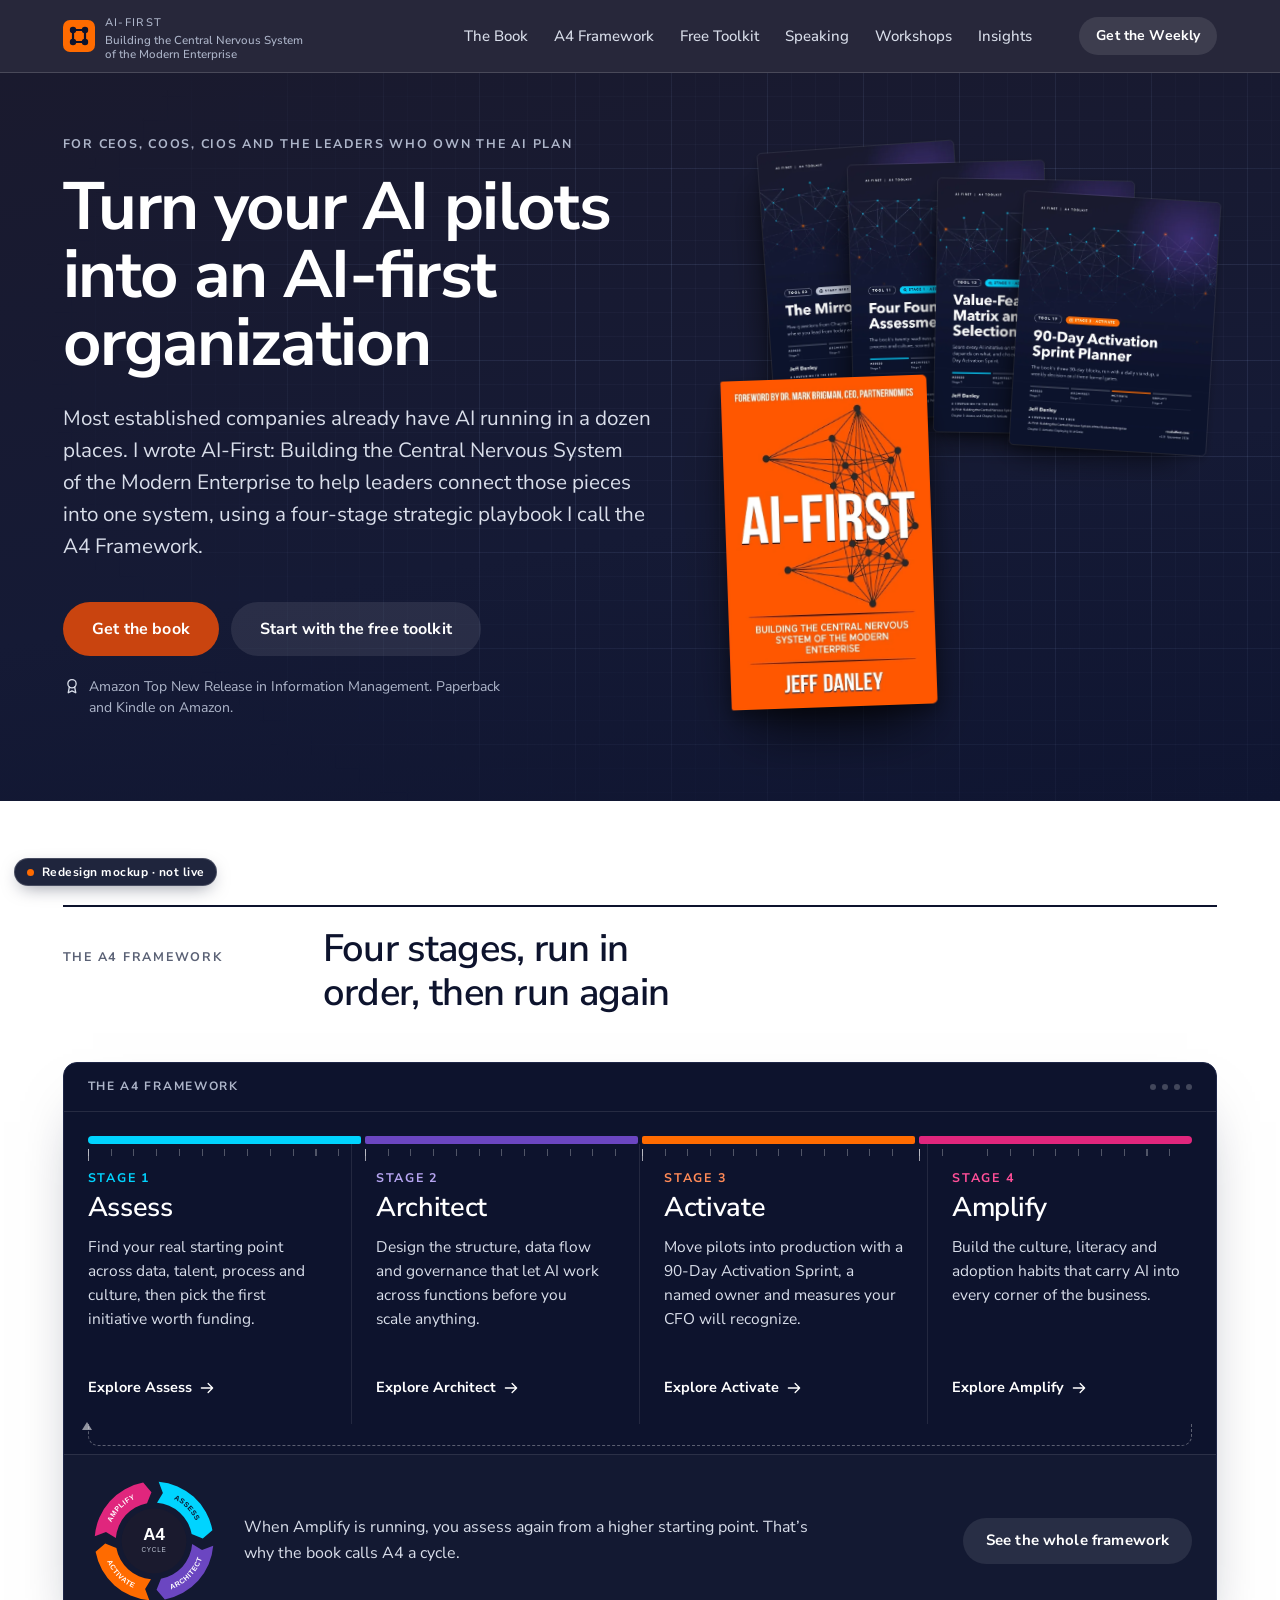
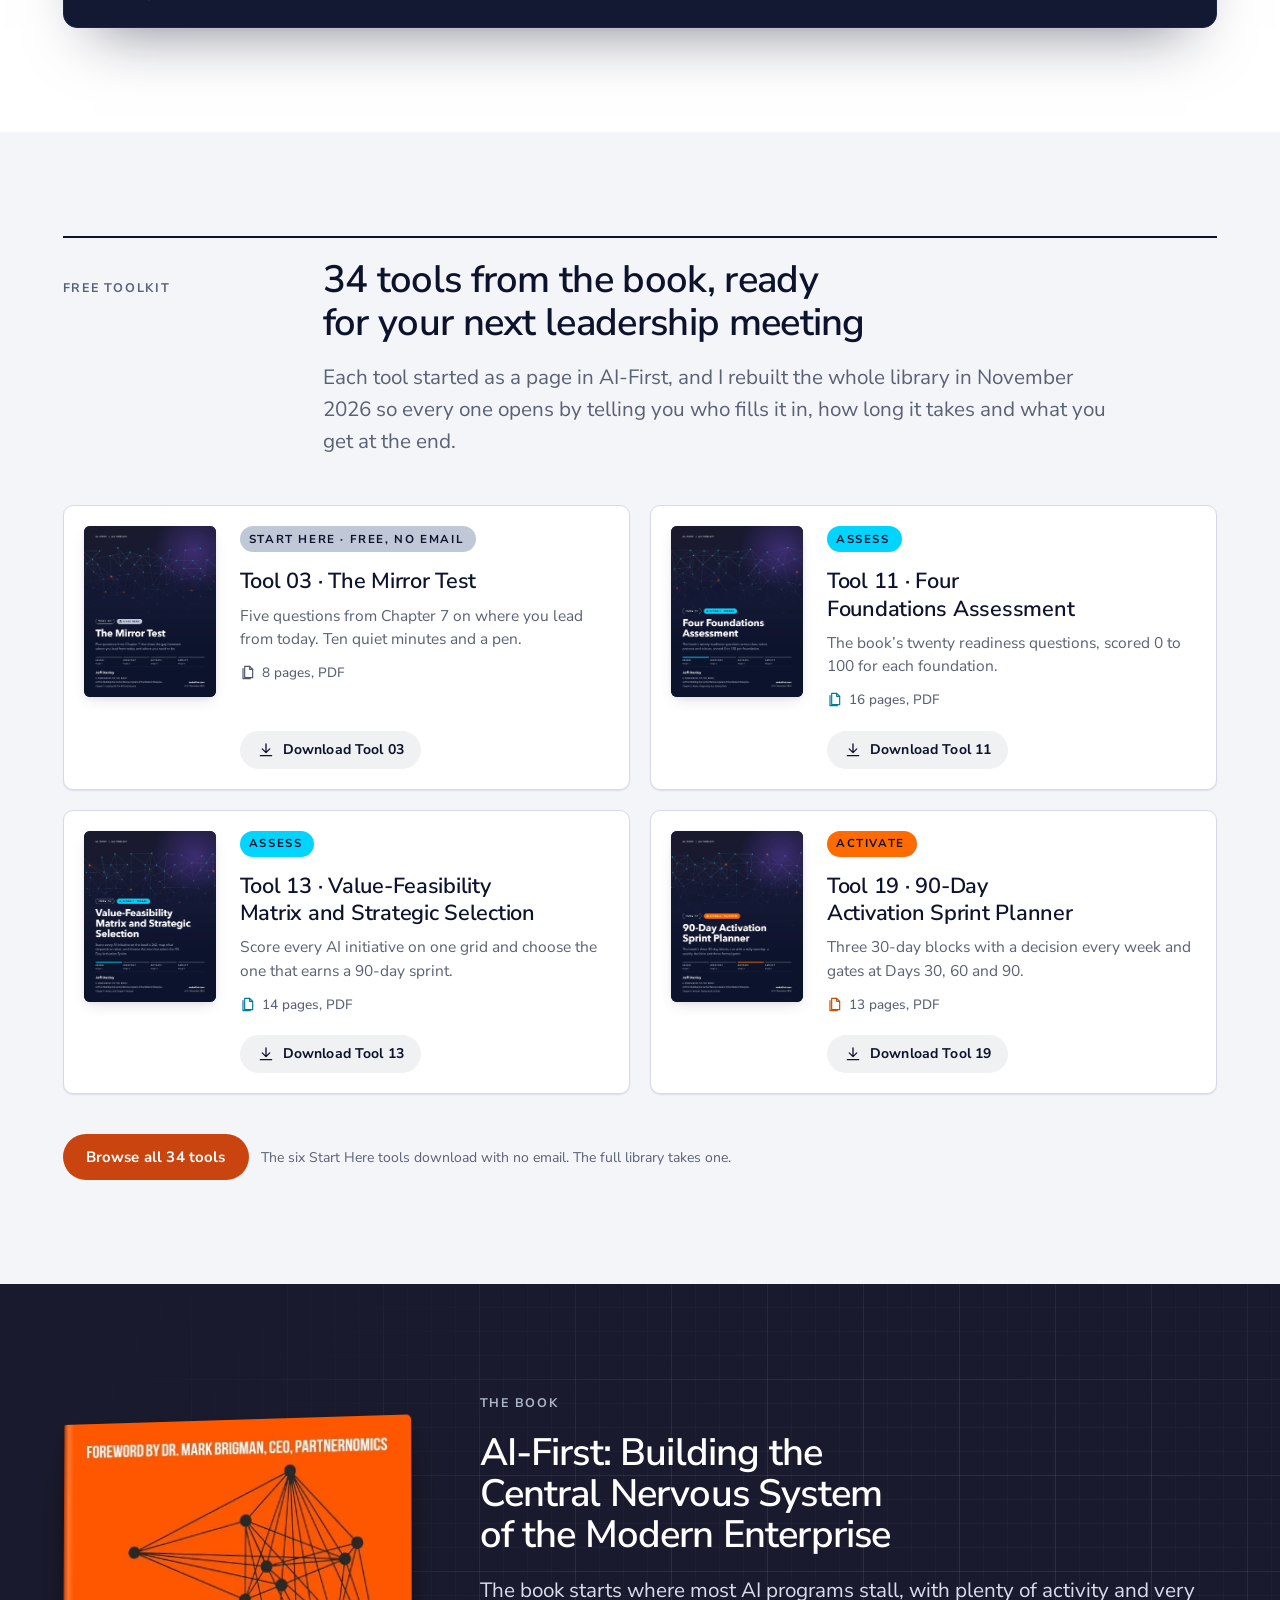
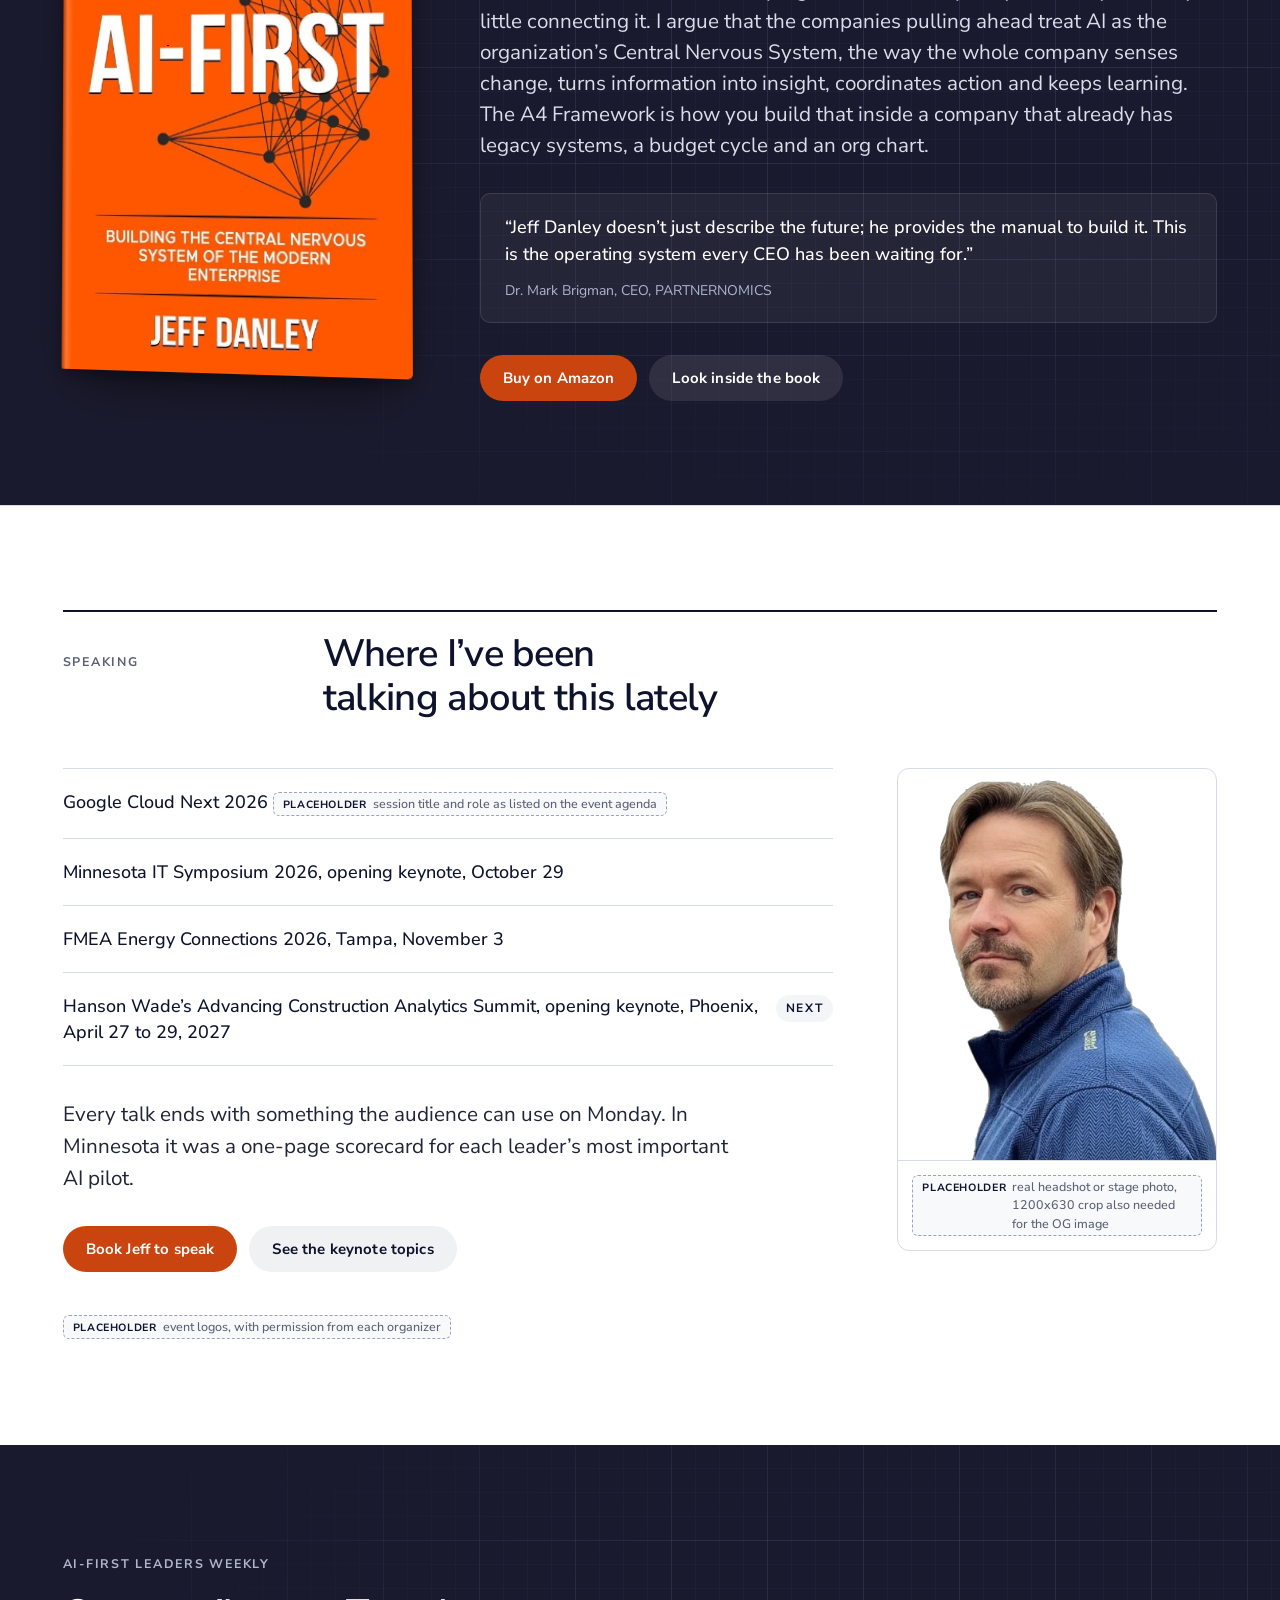
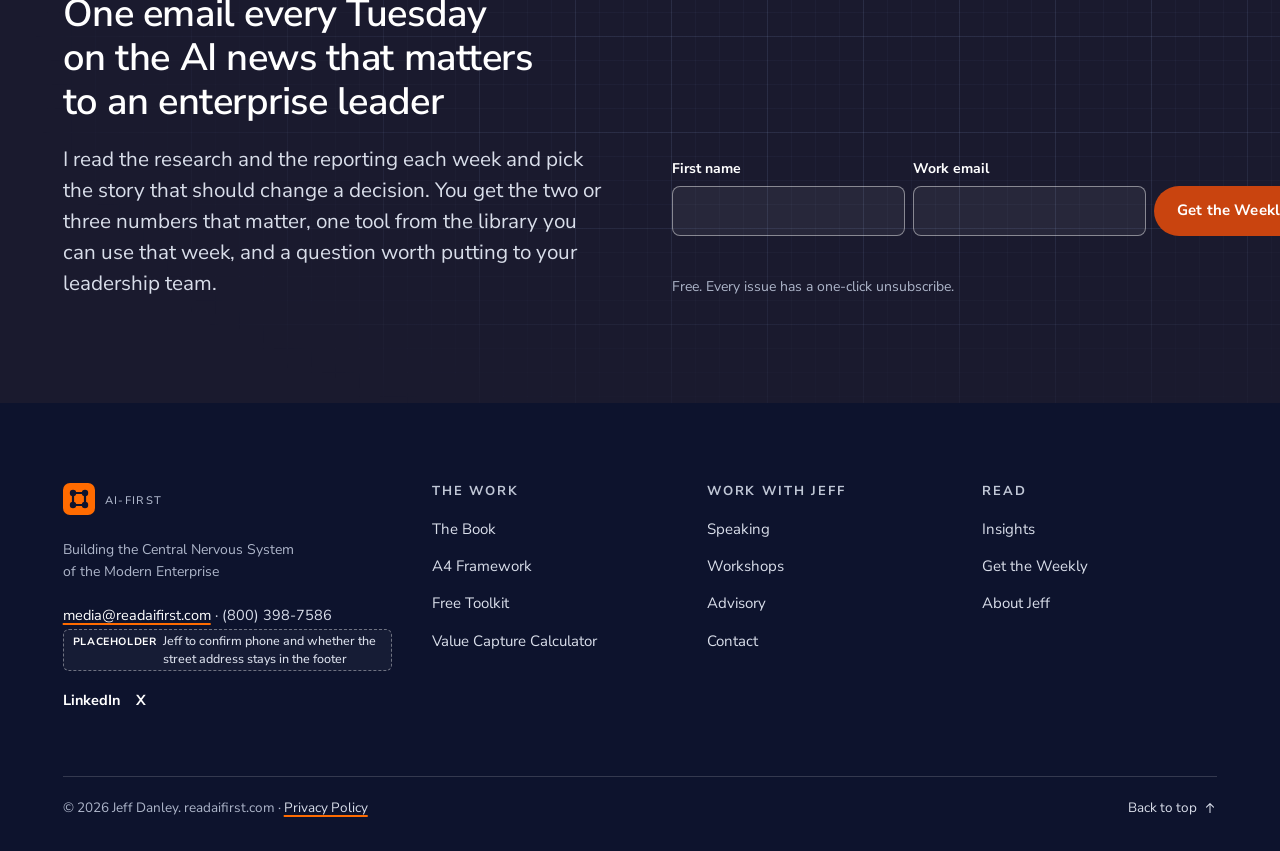
==== index.html @ 06c7c3de "readaifirst.com redesign mockup: 12 pages, noindex preview" ====
<!doctype html>
<html lang="en">
<head>
<meta charset="utf-8">
<meta name="viewport" content="width=device-width, initial-scale=1">
<meta name="robots" content="noindex,nofollow">
<title>AI-First: Enterprise AI Transformation for Executives</title>
<meta name="description" content="Jeff Danley’s A4 Framework helps CEOs, COOs and CIOs at established companies turn AI pilots into results finance can verify. Book, free toolkit, speaking.">
<link rel="icon" type="image/png" href="assets/brand/favicon-300.png">
<link rel="stylesheet" href="assets/css/tokens.css">
<link rel="stylesheet" href="assets/css/components.css">
<link rel="stylesheet" href="assets/css/site.css">
<script src="assets/js/site.js" defer></script>
</head>
<body id="top">
<a class="skip" href="#main">Skip to content</a>
<svg xmlns="http://www.w3.org/2000/svg" style="display:none" fill="none" stroke="currentColor" stroke-width="1.75" stroke-linecap="round" stroke-linejoin="round"><symbol id="i-assess" viewBox="0 0 24 24"><circle cx="10.5" cy="10.5" r="6.5"/><path d="M15.3 15.3 21 21"/><path d="M6.5 11h2l1.2-2.5 1.8 4.5 1.3-2H14.5"/></symbol><symbol id="i-architect" viewBox="0 0 24 24"><rect x="3" y="3" width="18" height="18" rx="2"/><path d="M3 9h18M9 3v18"/><path d="M9 21a12 12 0 0 1 12-12"/></symbol><symbol id="i-activate" viewBox="0 0 24 24"><circle cx="12" cy="12" r="9"/><path d="M13 6.5 8.5 13h3.5l-1 4.5 4.5-6.5H12z"/></symbol><symbol id="i-amplify" viewBox="0 0 24 24"><circle cx="12" cy="12" r="2"/><path d="M8.2 15.8a5.4 5.4 0 0 1 0-7.6M15.8 8.2a5.4 5.4 0 0 1 0 7.6"/><path d="M5.4 18.6a9.3 9.3 0 0 1 0-13.2M18.6 5.4a9.3 9.3 0 0 1 0 13.2"/></symbol><symbol id="i-leadership" viewBox="0 0 24 24"><circle cx="12" cy="12" r="9"/><path d="m12 5 2 7-2 7-2-7z"/><path d="M5 12h3M16 12h3"/></symbol><symbol id="i-assessment" viewBox="0 0 24 24"><rect x="5" y="3.5" width="14" height="18" rx="2"/><path d="M9 3.5h6v3H9z"/><path d="m8.5 12 1.5 1.5 3-3M8.5 17h7"/></symbol><symbol id="i-roadmap" viewBox="0 0 24 24"><path d="M3 6.5 9 4l6 2.5L21 4v13.5L15 20l-6-2.5L3 20z"/><path d="M9 4v13.5M15 6.5V20"/></symbol><symbol id="i-team" viewBox="0 0 24 24"><circle cx="9" cy="8" r="3"/><path d="M3.5 19a5.5 5.5 0 0 1 11 0"/><circle cx="17" cy="9" r="2.4"/><path d="M15.5 14.2A4.5 4.5 0 0 1 21 18.5"/></symbol><symbol id="i-governance" viewBox="0 0 24 24"><path d="M12 3 4.5 6v5.5c0 4.6 3.2 8.2 7.5 9.5 4.3-1.3 7.5-4.9 7.5-9.5V6z"/><path d="m9 12 2 2 4-4"/></symbol><symbol id="i-measurement" viewBox="0 0 24 24"><path d="M3.5 20.5h17"/><path d="M6.5 17v-5M11 17V8M15.5 17v-7M20 17V5"/></symbol><symbol id="i-risk" viewBox="0 0 24 24"><path d="M12 3.5 21.5 20h-19z"/><path d="M12 10v4.5"/><circle cx="12" cy="17.2" r=".4"/></symbol><symbol id="i-calendar" viewBox="0 0 24 24"><rect x="3.5" y="5" width="17" height="15.5" rx="2"/><path d="M3.5 10h17M8 3v4M16 3v4"/><path d="M8 14h2M14 14h2M8 17h2"/></symbol><symbol id="i-gate" viewBox="0 0 24 24"><path d="M4 21V7l8-4 8 4v14"/><path d="M4 21h16M9 21v-7h6v7"/><path d="M12 7.5v2"/></symbol><symbol id="i-signoff" viewBox="0 0 24 24"><path d="M3.5 18.5c2-1 3-4.5 4.8-4.5 1.6 0 .8 3.5 2.4 3.5 1.4 0 2-2.5 3.3-2.5 1 0 1 1.5 2 1.5"/><path d="M3.5 21h17"/><path d="m14.5 4.5 4 4L11 16H7v-4z"/></symbol><symbol id="i-culture" viewBox="0 0 24 24"><path d="M12 20.5s-7.5-4.4-7.5-10A4.3 4.3 0 0 1 12 7.6a4.3 4.3 0 0 1 7.5 2.9c0 5.6-7.5 10-7.5 10z"/><path d="M8 12h2l1-2 2 4 1-2h2"/></symbol><symbol id="i-learning" viewBox="0 0 24 24"><path d="M2.5 9 12 4.5 21.5 9 12 13.5z"/><path d="M6.5 11v5c1.5 1.5 3.5 2.3 5.5 2.3s4-.8 5.5-2.3v-5"/><path d="M21.5 9v5.5"/></symbol><symbol id="i-checklist" viewBox="0 0 24 24"><path d="m4 6.5 1.5 1.5 3-3M4 13l1.5 1.5 3-3"/><rect x="4" y="17.5" width="4" height="3.5" rx=".6"/><path d="M11.5 7h8.5M11.5 13.5h8.5M11.5 19.5h8.5"/></symbol><symbol id="i-info" viewBox="0 0 24 24"><circle cx="12" cy="12" r="9"/><path d="M12 11v5.5"/><circle cx="12" cy="7.8" r=".4"/></symbol><symbol id="i-book" viewBox="0 0 24 24"><path d="M12 6.5C10 5 7 4.5 3.5 5v13.5c3.5-.5 6.5 0 8.5 1.5 2-1.5 5-2 8.5-1.5V5C17 4.5 14 5 12 6.5z"/><path d="M12 6.5V20"/></symbol><symbol id="i-key" viewBox="0 0 24 24"><circle cx="12" cy="10" r="5.5"/><path d="M12 7.5v3M12 15.5V21M9.5 18.5h5"/></symbol><symbol id="i-target" viewBox="0 0 24 24"><circle cx="12" cy="12" r="9"/><circle cx="12" cy="12" r="5"/><circle cx="12" cy="12" r="1.2"/></symbol></svg>
<svg xmlns="http://www.w3.org/2000/svg" style="display:none" fill="none" stroke="currentColor" stroke-width="1.75" stroke-linecap="round" stroke-linejoin="round"><symbol id="i-arrow" viewBox="0 0 24 24"><path d="M4.5 12h15M13.5 6l6 6-6 6"/></symbol><symbol id="i-download" viewBox="0 0 24 24"><path d="M12 4v11M7 10.5l5 5 5-5"/><path d="M4.5 19.5h15"/></symbol><symbol id="i-eye" viewBox="0 0 24 24"><path d="M2.5 12S6 5.5 12 5.5 21.5 12 21.5 12 18 18.5 12 18.5 2.5 12 2.5 12z"/><circle cx="12" cy="12" r="3"/></symbol><symbol id="i-menu" viewBox="0 0 24 24"><path d="M4 7h16M4 12h16M4 17h16"/></symbol><symbol id="i-close" viewBox="0 0 24 24"><path d="M6 6l12 12M18 6 6 18"/></symbol><symbol id="i-pages" viewBox="0 0 24 24"><path d="M7 3.5h7.5L19 8v12.5H7z"/><path d="M14.5 3.5V8H19"/><path d="M4.5 7v15h11"/></symbol><symbol id="i-quote" viewBox="0 0 24 24"><path d="M4 17.5c0-5 1.5-8 5.5-10.5M4 17.5h5V12H4M14 17.5c0-5 1.5-8 5.5-10.5M14 17.5h5V12h-5"/></symbol><symbol id="i-award" viewBox="0 0 24 24"><circle cx="12" cy="9" r="5.5"/><path d="M8.5 13.3 7 21l5-2.5 5 2.5-1.5-7.7"/></symbol><symbol id="i-mic" viewBox="0 0 24 24"><rect x="9" y="3" width="6" height="11" rx="3"/><path d="M5.5 11a6.5 6.5 0 0 0 13 0M12 17.5V21M8.5 21h7"/></symbol></svg>
<header class="site-header on-dark">
  <div class="container bar">
    <a class="brand" href="./" aria-label="AI-First, home"><svg class="brand-mark" aria-hidden="true" focusable="false" xmlns="http://www.w3.org/2000/svg" viewBox="0 0 32 32" width="32" height="32"><rect width="32" height="32" rx="7" fill="#FF6B00"/><path d="M10 10h12v12H10z" fill="none" stroke="#0D132D" stroke-width="2.2"/><circle cx="10" cy="10" r="3.2" fill="#0D132D"/><circle cx="22" cy="10" r="3.2" fill="#0D132D"/><circle cx="10" cy="22" r="3.2" fill="#0D132D"/><circle cx="22" cy="22" r="3.2" fill="#0D132D"/></svg><span class="brand-word"><b><span class="nb">AI-First</span></b><span class="tagline">Building the Central Nervous System of the Modern Enterprise</span></span></a>
    <nav class="site-nav" id="site-nav" aria-label="Primary"><a href="book/">The Book</a><a href="a4-framework/">A4 Framework</a><a href="resources/">Free Toolkit</a><a href="speaking/">Speaking</a><a href="workshops/">Workshops</a><a href="blog/">Insights</a><a class="btn btn--primary nav-cta" href="weekly/">Get the Weekly</a></nav>
    <a class="btn btn--sm cta" href="weekly/">Get the Weekly</a>
    <button class="nav-toggle" type="button" data-nav-toggle aria-expanded="false" aria-controls="site-nav" aria-label="Menu"><svg class="i-open" aria-hidden="true" focusable="false"><use href="#i-menu"/></svg><svg class="i-close" aria-hidden="true" focusable="false"><use href="#i-close"/></svg><span class="t-open">Menu</span><span class="t-close">Close</span></button>
  </div>
</header>
<main id="main">

<section class="page-hero field bp theme-dark home-hero" aria-labelledby="h1">
  <div class="container hero-split">
    <div>
      <span class="label rise">For CEOs, COOs, CIOs and the leaders who own the AI plan</span>
      <h1 id="h1" class="rise rise-2">Turn your AI pilots into an <span class="nb">AI-first</span> organization</h1>
      <p class="lead rise rise-3">Most established companies already have AI running in a dozen places. I wrote <span class="nb">AI-First:</span> Building the Central Nervous System of the Modern Enterprise to help leaders connect those pieces into one system, using a four-stage strategic playbook I call the A4 Framework.</p>
      <div class="actions rise rise-4"><a class="btn btn--primary btn--lg" href="https://www.amazon.com/dp/B0GFXQTWH6" target="_blank" rel="noopener">Get the book</a><a class="btn btn--secondary btn--lg" href="resources/">Start with the free toolkit</a></div>
      <p class="micro rise rise-4"><svg aria-hidden="true" focusable="false"><use href="#i-award"/></svg><span>Amazon Top New Release in Information Management. Paperback and Kindle on Amazon.</span></p>
    </div>
    <div class="artifacts">
      <img class="tc tc-1" src="assets/tools/tool-03.webp" srcset="assets/tools/tool-03.webp 600w, assets/tools/tool-03@2x.webp 1200w" sizes="260px" width="600" height="777" alt="Cover of Tool 03, The Mirror Test"><img class="tc tc-2" src="assets/tools/tool-11.webp" srcset="assets/tools/tool-11.webp 600w, assets/tools/tool-11@2x.webp 1200w" sizes="260px" width="600" height="777" alt="Cover of Tool 11, Four Foundations Assessment"><img class="tc tc-3" src="assets/tools/tool-13.webp" srcset="assets/tools/tool-13.webp 600w, assets/tools/tool-13@2x.webp 1200w" sizes="260px" width="600" height="777" alt="Cover of Tool 13, Value-Feasibility Matrix and Strategic Selection"><img class="tc tc-4" src="assets/tools/tool-19.webp" srcset="assets/tools/tool-19.webp 600w, assets/tools/tool-19@2x.webp 1200w" sizes="260px" width="600" height="777" alt="Cover of Tool 19, 90-Day Activation Sprint Planner">
      <img class="book" src="assets/brand/book-cover.webp" width="563" height="900" alt="Cover of AI-First: Building the Central Nervous System of the Modern Enterprise by Jeff Danley">
    </div>
  </div>
</section>
<section class="s s-white" aria-labelledby="a4-h">
  <div class="container">
    <div class="sec-head "><span class="label">The A4 Framework</span><h2 id="a4-h">Four stages, run in order, then run again</h2></div>
    <div class="instrument">
      <div class="inst-top"><span>The A4 Framework</span><span class="ticks" aria-hidden="true"><i></i><i></i><i></i><i></i></span></div>
      <div class="inst-track" aria-hidden="true"><span data-stage="assess"></span><span data-stage="architect"></span><span data-stage="activate"></span><span data-stage="amplify"></span></div>
      <div class="inst-grid"><div class="inst-cell" data-stage="assess"><span class="bar" aria-hidden="true"></span><span class="num">Stage 1</span>
      <h3>Assess</h3><p>Find your real starting point across data, talent, process and culture, then pick the first initiative worth funding.</p><a class="link-arrow" href="a4-framework/assess/">Explore Assess<svg aria-hidden="true" focusable="false"><use href="#i-arrow"/></svg></a></div><div class="inst-cell" data-stage="architect"><span class="bar" aria-hidden="true"></span><span class="num">Stage 2</span>
      <h3>Architect</h3><p>Design the structure, data flow and governance that let AI work across functions before you scale anything.</p><a class="link-arrow" href="a4-framework/architect/">Explore Architect<svg aria-hidden="true" focusable="false"><use href="#i-arrow"/></svg></a></div><div class="inst-cell" data-stage="activate"><span class="bar" aria-hidden="true"></span><span class="num">Stage 3</span>
      <h3>Activate</h3><p>Move pilots into production with a 90-Day Activation Sprint, a named owner and measures your CFO will recognize.</p><a class="link-arrow" href="a4-framework/activate/">Explore Activate<svg aria-hidden="true" focusable="false"><use href="#i-arrow"/></svg></a></div><div class="inst-cell" data-stage="amplify"><span class="bar" aria-hidden="true"></span><span class="num">Stage 4</span>
      <h3>Amplify</h3><p>Build the culture, literacy and adoption habits that carry AI into every corner of the business.</p><a class="link-arrow" href="a4-framework/amplify/">Explore Amplify<svg aria-hidden="true" focusable="false"><use href="#i-arrow"/></svg></a></div></div>
      <div class="inst-loop" aria-hidden="true"></div>
      <div class="inst-foot">
        <div class="mini-ring"><svg class="exhibit-svg" xmlns="http://www.w3.org/2000/svg" viewBox="0 0 500 500" width="100%" role="img" aria-label="The A4 cycle: Assess, Architect, Activate, Amplify, then assess again" font-family="'Avenir Next', 'Helvetica Neue', Helvetica, Arial, sans-serif"><path d="M267.7,25.7 A225,225 0 0 1 471.2,209.0 L434.7,240.3 L392.6,223.6 A145,145 0 0 0 261.4,105.4 L283.7,68.1 Z" fill="#00d4ff" opacity="1"/><path id="a4arc1" d="M288.1,78.2 A176.0,176.0 0 0 1 421.8,211.9" fill="none"/><text font-size="27" font-weight="700" fill="#0D132D" letter-spacing="2" opacity="1"><textPath href="#a4arc1" startOffset="50%" text-anchor="middle">ASSESS</textPath></text><path d="M474.3,267.7 A225,225 0 0 1 291.0,471.2 L259.7,434.7 L276.4,392.6 A145,145 0 0 0 394.6,261.4 L431.9,283.7 Z" fill="#6B46C1" opacity="1"/><path id="a4arc2" d="M292.0,439.4 A194.0,194.0 0 0 0 439.4,292.0" fill="none"/><text font-size="27" font-weight="700" fill="#FFFFFF" letter-spacing="2" opacity="1"><textPath href="#a4arc2" startOffset="50%" text-anchor="middle">ARCHITECT</textPath></text><path d="M232.3,474.3 A225,225 0 0 1 28.8,291.0 L65.3,259.7 L107.4,276.4 A145,145 0 0 0 238.6,394.6 L216.3,431.9 Z" fill="#FF6B00" opacity="1"/><path id="a4arc3" d="M60.6,292.0 A194.0,194.0 0 0 0 208.0,439.4" fill="none"/><text font-size="27" font-weight="700" fill="#FFFFFF" letter-spacing="2" opacity="1"><textPath href="#a4arc3" startOffset="50%" text-anchor="middle">ACTIVATE</textPath></text><path d="M25.7,232.3 A225,225 0 0 1 209.0,28.8 L240.3,65.3 L223.6,107.4 A145,145 0 0 0 105.4,238.6 L68.1,216.3 Z" fill="#E0267D" opacity="1"/><path id="a4arc4" d="M78.2,211.9 A176.0,176.0 0 0 1 211.9,78.2" fill="none"/><text font-size="27" font-weight="700" fill="#FFFFFF" letter-spacing="2" opacity="1"><textPath href="#a4arc4" startOffset="50%" text-anchor="middle">AMPLIFY</textPath></text><circle cx="250" cy="250" r="123" fill="#1a1a2e"/><text font-size="64" font-weight="700" fill="#FFFFFF" text-anchor="middle"><tspan x="250.0" y="246.4">A4</tspan></text><text font-size="24" font-weight="500" fill="#C0C7D6" text-anchor="middle" letter-spacing="3"><tspan x="250.0" y="292.4">CYCLE</tspan></text><g opacity="1"><rect x="545" y="40" width="58" height="58" rx="12" fill="#00d4ff"/><text font-size="30" font-weight="700" fill="#0D132D" text-anchor="middle"><tspan x="574.0" y="79.5">1</tspan></text><text font-size="27" font-weight="700" fill="#0D132D" text-anchor="start"><tspan x="623.0" y="59.6">Stage 1 · Assess</tspan></text><text font-size="22" font-weight="400" fill="#5A6175" text-anchor="start"><tspan x="623.0" y="89.6">Two to three months</tspan></text></g><g opacity="1"><rect x="545" y="152" width="58" height="58" rx="12" fill="#6B46C1"/><text font-size="30" font-weight="700" fill="#FFFFFF" text-anchor="middle"><tspan x="574.0" y="191.5">2</tspan></text><text font-size="27" font-weight="700" fill="#0D132D" text-anchor="start"><tspan x="623.0" y="171.6">Stage 2 · Architect</tspan></text><text font-size="22" font-weight="400" fill="#5A6175" text-anchor="start"><tspan x="623.0" y="201.6">Three to four months</tspan></text></g><g opacity="1"><rect x="545" y="264" width="58" height="58" rx="12" fill="#FF6B00"/><text font-size="30" font-weight="700" fill="#FFFFFF" text-anchor="middle"><tspan x="574.0" y="303.5">3</tspan></text><text font-size="27" font-weight="700" fill="#0D132D" text-anchor="start"><tspan x="623.0" y="283.6">Stage 3 · Activate</tspan></text><text font-size="22" font-weight="400" fill="#5A6175" text-anchor="start"><tspan x="623.0" y="313.6">Twelve to eighteen months</tspan></text></g><g opacity="1"><rect x="545" y="376" width="58" height="58" rx="12" fill="#E0267D"/><text font-size="30" font-weight="700" fill="#FFFFFF" text-anchor="middle"><tspan x="574.0" y="415.5">4</tspan></text><text font-size="27" font-weight="700" fill="#0D132D" text-anchor="start"><tspan x="623.0" y="395.6">Stage 4 · Amplify</tspan></text><text font-size="22" font-weight="400" fill="#5A6175" text-anchor="start"><tspan x="623.0" y="425.6">Ongoing</tspan></text></g></svg></div>
        <p>When Amplify is running, you assess again from a higher starting point. That’s why the book calls A4 a cycle.</p>
        <div class="actions"><a class="btn btn--secondary on-dark" href="a4-framework/">See the whole framework</a></div>
      </div>
    </div>
  </div>
</section>
<section class="s s-tint" aria-labelledby="tk-h">
  <div class="container">
    <div class="sec-head "><span class="label">Free Toolkit</span><h2 id="tk-h">34 tools from the book, ready for your next leadership meeting</h2><p>Each tool started as a page in <span class="nb">AI-First,</span> and I rebuilt the whole library in November 2026 so every one opens by telling you who fills it in, how long it takes and what you get at the end.</p></div>
    <div class="tool-grid two"><article class="tool-card  " data-stage="start" data-cat="starters"><div class="cover"><img src="assets/tools/tool-03.webp" srcset="assets/tools/tool-03.webp 600w, assets/tools/tool-03@2x.webp 1200w" sizes="(max-width: 720px) 90vw, 300px" width="600" height="777" alt="Cover of Tool 03, The Mirror Test" loading="lazy"></div><div class="body"><div class="meta"><span class="chip chip--start">Start Here · Free, no email</span></div><h3><a href="https://readaifirst.com/wp-content/uploads/2026/11/A4-03-mirror-test.pdf" target="_blank" rel="noopener">Tool 03 · The Mirror Test</a></h3><p class="line">Five questions from Chapter 7 on where you lead from today. Ten quiet minutes and a pen.</p><div class="facts"><span><svg aria-hidden="true" focusable="false"><use href="#i-pages"/></svg>8 pages, PDF</span></div><div class="actions"><a class="btn btn--sm btn--dl" href="https://readaifirst.com/wp-content/uploads/2026/11/A4-03-mirror-test.pdf" target="_blank" rel="noopener"><svg aria-hidden="true" focusable="false"><use href="#i-download"/></svg>Download Tool 03</a></div></div></article><article class="tool-card  " data-stage="assess" data-cat="assess"><div class="cover"><img src="assets/tools/tool-11.webp" srcset="assets/tools/tool-11.webp 600w, assets/tools/tool-11@2x.webp 1200w" sizes="(max-width: 720px) 90vw, 300px" width="600" height="777" alt="Cover of Tool 11, Four Foundations Assessment" loading="lazy"></div><div class="body"><div class="meta"><span class="chip chip--assess">Assess</span></div><h3><a href="https://readaifirst.com/wp-content/uploads/2026/11/A4-11-four-foundations-assessment.pdf" target="_blank" rel="noopener">Tool 11 · Four Foundations Assessment</a></h3><p class="line">The book’s twenty readiness questions, scored 0 to 100 for each foundation.</p><div class="facts"><span><svg aria-hidden="true" focusable="false"><use href="#i-pages"/></svg>16 pages, PDF</span></div><div class="actions"><a class="btn btn--sm btn--dl" href="https://readaifirst.com/wp-content/uploads/2026/11/A4-11-four-foundations-assessment.pdf" target="_blank" rel="noopener"><svg aria-hidden="true" focusable="false"><use href="#i-download"/></svg>Download Tool 11</a></div></div></article><article class="tool-card  " data-stage="assess" data-cat="assess"><div class="cover"><img src="assets/tools/tool-13.webp" srcset="assets/tools/tool-13.webp 600w, assets/tools/tool-13@2x.webp 1200w" sizes="(max-width: 720px) 90vw, 300px" width="600" height="777" alt="Cover of Tool 13, Value-Feasibility Matrix and Strategic Selection" loading="lazy"></div><div class="body"><div class="meta"><span class="chip chip--assess">Assess</span></div><h3><a href="https://readaifirst.com/wp-content/uploads/2026/11/A4-13-value-feasibility-matrix.pdf" target="_blank" rel="noopener">Tool 13 · Value-Feasibility Matrix and Strategic Selection</a></h3><p class="line">Score every AI initiative on one grid and choose the one that earns a 90-day sprint.</p><div class="facts"><span><svg aria-hidden="true" focusable="false"><use href="#i-pages"/></svg>14 pages, PDF</span></div><div class="actions"><a class="btn btn--sm btn--dl" href="https://readaifirst.com/wp-content/uploads/2026/11/A4-13-value-feasibility-matrix.pdf" target="_blank" rel="noopener"><svg aria-hidden="true" focusable="false"><use href="#i-download"/></svg>Download Tool 13</a></div></div></article><article class="tool-card  " data-stage="activate" data-cat="activate"><div class="cover"><img src="assets/tools/tool-19.webp" srcset="assets/tools/tool-19.webp 600w, assets/tools/tool-19@2x.webp 1200w" sizes="(max-width: 720px) 90vw, 300px" width="600" height="777" alt="Cover of Tool 19, 90-Day Activation Sprint Planner" loading="lazy"></div><div class="body"><div class="meta"><span class="chip chip--activate">Activate</span></div><h3><a href="https://readaifirst.com/wp-content/uploads/2026/11/A4-19-activation-sprint.pdf" target="_blank" rel="noopener">Tool 19 · 90-Day Activation Sprint Planner</a></h3><p class="line">Three 30-day blocks with a decision every week and gates at Days 30, 60 and 90.</p><div class="facts"><span><svg aria-hidden="true" focusable="false"><use href="#i-pages"/></svg>13 pages, PDF</span></div><div class="actions"><a class="btn btn--sm btn--dl" href="https://readaifirst.com/wp-content/uploads/2026/11/A4-19-activation-sprint.pdf" target="_blank" rel="noopener"><svg aria-hidden="true" focusable="false"><use href="#i-download"/></svg>Download Tool 19</a></div></div></article></div>
    <div class="actions" style="margin-top:var(--sp-8)"><a class="btn btn--primary" href="resources/">Browse all 34 tools</a><span class="micro">The six Start Here tools download with no email. The full library takes one.</span></div>
  </div>
</section>
<section class="s s-dark theme-dark bp" aria-labelledby="bk-h">
  <div class="container book-block">
    <a class="book-cover" href="book/" aria-label="Look inside the book"><img src="assets/brand/book-cover.webp" width="563" height="900" loading="lazy" alt="Cover of AI-First: Building the Central Nervous System of the Modern Enterprise by Jeff Danley"></a>
    <div>
      <span class="label">The Book</span>
      <h2 id="bk-h" style="margin-top:var(--sp-4);font-size:var(--fs-h2);max-width:24ch"><span class="nb">AI-First:</span> Building the Central Nervous System of the Modern Enterprise</h2>
      <p class="lead" style="max-width:62ch">The book starts where most AI programs stall, with plenty of activity and very little connecting it. I argue that the companies pulling ahead treat AI as the organization’s Central Nervous System, the way the whole company senses change, turns information into insight, coordinates action and keeps learning. The A4 Framework is how you build that inside a company that already has legacy systems, a budget cycle and an org chart.</p>
      <div class="book-quote"><p>“Jeff Danley doesn’t just describe the future; he provides the manual to build it. This is the operating system every CEO has been waiting for.”</p><cite>Dr. Mark Brigman, CEO, PARTNERNOMICS</cite></div>
      <div class="actions" style="margin-top:var(--sp-7)"><a class="btn btn--primary" href="https://www.amazon.com/dp/B0GFXQTWH6" target="_blank" rel="noopener">Buy on Amazon</a><a class="btn btn--secondary" href="book/">Look inside the book</a></div>
    </div>
  </div>
</section>
<section class="s s-white" aria-labelledby="sp-h">
  <div class="container">
    <div class="sec-head "><span class="label">Speaking</span><h2 id="sp-h">Where I’ve been talking about this lately</h2></div>
    <div class="speak-grid">
      <div>
        <ul class="events">
          <li><span>Google Cloud Next 2026 <span class="ph"><b>Placeholder</b>session title and role as listed on the event agenda</span></span></li>
          <li><span>Minnesota IT Symposium 2026, opening keynote, October 29</span></li>
          <li><span>FMEA Energy Connections 2026, Tampa, November 3</span></li>
          <li><span>Hanson Wade’s Advancing Construction Analytics Summit, opening keynote, Phoenix, April 27 to 29, 2027</span><span class="tagnext">Next</span></li>
        </ul>
        <p class="body-lg" style="margin-top:var(--sp-7);max-width:60ch;color:var(--ink)">Every talk ends with something the audience can use on Monday. In Minnesota it was a one-page scorecard for each leader’s most important AI pilot.</p>
        <div class="actions" style="margin-top:var(--sp-7)"><a class="btn btn--primary" href="speaking/#booking">Book Jeff to speak</a><a class="btn btn--secondary" href="speaking/#topics">See the keynote topics</a></div>
        <div style="margin-top:var(--sp-8)"><span class="ph"><b>Placeholder</b>event logos, with permission from each organizer</span></div>
      </div>
      <figure class="portrait" style="margin:0"><img src="assets/brand/jeff-danley-headshot.webp" width="399" height="491" loading="lazy" alt="Jeff Danley"><figcaption><span class="ph"><b>Placeholder</b>real headshot or stage photo, 1200x630 crop also needed for the OG image</span></figcaption></figure>
    </div>
  </div>
</section>
<section class="s s-dark theme-dark bp" aria-labelledby="nl-h">
  <div class="container split">
    <div>
      <span class="label"><span class="nb">AI-First</span> Leaders Weekly</span>
      <h2 id="nl-h" style="margin-top:var(--sp-4);max-width:22ch">One email every Tuesday on the AI news that matters to an enterprise leader</h2>
      <p class="lead" style="margin-top:var(--sp-5)">I read the research and the reporting each week and pick the story that should change a decision. You get the two or three numbers that matter, one tool from the library you can use that week, and a question worth putting to your leadership team.</p>
    </div>
    <div class="theme-dark" style="background:transparent;align-self:end"><form class="nl-form" data-newsletter data-success="You’re in. The first issue arrives Tuesday." novalidate><div class="form-row"><div class="field"><label for="home-fn">First name</label><input class="input" id="home-fn" name="first" autocomplete="given-name"></div><div class="field"><label for="home-em">Work email</label><input class="input" id="home-em" name="email" type="email" autocomplete="email" required></div><button class="btn btn--primary" type="submit">Get the Weekly</button></div><p class="field-msg" role="status" aria-live="polite"></p><p class="fineprint">Free. Every issue has a one-click unsubscribe.</p></form></div>
  </div>
</section>
</main>
<footer class="site-footer theme-dark" id="footer">
  <div class="container">
    
    <div class="top">
      <div>
        <a class="brand" href="./" aria-label="AI-First, home"><svg class="brand-mark" aria-hidden="true" focusable="false" xmlns="http://www.w3.org/2000/svg" viewBox="0 0 32 32" width="32" height="32"><rect width="32" height="32" rx="7" fill="#FF6B00"/><path d="M10 10h12v12H10z" fill="none" stroke="#0D132D" stroke-width="2.2"/><circle cx="10" cy="10" r="3.2" fill="#0D132D"/><circle cx="22" cy="10" r="3.2" fill="#0D132D"/><circle cx="10" cy="22" r="3.2" fill="#0D132D"/><circle cx="22" cy="22" r="3.2" fill="#0D132D"/></svg><span class="brand-word"><b><span class="nb">AI-First</span></b></span></a>
        <p class="tagline-ft">Building the Central Nervous System of the Modern Enterprise</p>
        <p class="contact"><a href="mailto:media@readaifirst.com">media@readaifirst.com</a> · (800) 398-7586 <span class="ph"><b>Placeholder</b>Jeff to confirm phone and whether the street address stays in the footer</span></p>
        <div class="social"><a href="https://www.linkedin.com/in/jeffdanley" target="_blank" rel="noopener">LinkedIn</a><a href="https://x.com/jeffdanley" target="_blank" rel="noopener">X</a></div>
      </div>
      <div><h4>The work</h4><ul><li><a href="book/">The Book</a></li><li><a href="a4-framework/">A4 Framework</a></li><li><a href="resources/">Free Toolkit</a></li><li><a href="https://readaifirst.com/value-capture-calculator/" target=_blank rel=noopener>Value Capture Calculator</a></li></ul></div>
      <div><h4>Work with Jeff</h4><ul><li><a href="speaking/">Speaking</a></li><li><a href="workshops/">Workshops</a></li><li><a href="workshops/">Advisory</a></li><li><a href="mailto:media@readaifirst.com">Contact</a></li></ul></div>
      <div><h4>Read</h4><ul><li><a href="blog/">Insights</a></li><li><a href="weekly/">Get the Weekly</a></li><li><a href="book/#about">About Jeff</a></li></ul></div>
    </div>
    <div class="bottom"><span>© 2026 Jeff Danley. readaifirst.com · <a href="https://readaifirst.com/privacy-policy/" target="_blank" rel="noopener">Privacy Policy</a></span><a class="top-link" href="#top">Back to top<svg aria-hidden="true" focusable="false"><use href="#i-arrow"/></svg></a></div>
  </div>
</footer>
<div class="mock-badge" role="note"><i aria-hidden="true"></i>Redesign mockup · not live</div>
</body>
</html>
---- assets/css/tokens.css ----
/* =====================================================================
   AI-First web design system: tokens
   Source of truth: resources-audit-2026-11/v2/template/brand.py (A4 Toolkit v2)
   Print hexes are copied 1:1. Web-only values (button fills, on-dark text
   accents) are derived for WCAG AA and noted beside each token.
   ===================================================================== */

/* Webfont: Nunito Sans (Google Fonts, OFL). Avenir Next is listed first and
   is used wherever it is installed (every Mac and iPhone). Nunito Sans is the
   closest free face to it: the same geometric skeleton with humanist
   terminals, a true 600 weight for headings, and a large x-height that holds
   up at 15px body sizes. Manrope was the runner-up, but it reads more
   technical and narrower than Avenir. */
@import url("https://fonts.googleapis.com/css2?family=Nunito+Sans:ital,opsz,wght@0,6..12,400..800;1,6..12,400..600&display=swap");

:root {
  /* ---------- brand (brand.py, unchanged) ---------- */
  --navy:    #0D132D;   /* Midnight Blue: headings, body ink, dark field */
  --indigo:  #1a1a2e;   /* Deep Indigo: cover / hero field */
  --orange:  #FF6B00;   /* Electric Orange: the single accent */
  --cyan:    #00d4ff;
  --violet:  #6B46C1;
  --magenta: #E0267D;
  --silver:  #C0C7D6;
  --teal:    #0E7C7B;
  --steel:   #4A6A94;
  --ink:     #1F2437;   /* body text on light */
  --muted:   #5A6175;   /* secondary text on light (6.2:1 on white) */
  --rule:    #D7DBE5;   /* hairlines on light */
  --tint:    #F4F5F9;   /* panel tint */
  --white:   #FFFFFF;
  --paper:   #FBFBFD;   /* light page field, a hair off pure white */

  /* ---------- web-only derived colours (AA checked) ---------- */
  --orange-fill:   #C9440F;  /* button fill, white text 4.86:1 (orange+white is 2.86:1, fails) */
  --orange-fill-h: #B23A0B;  /* hover, white text 5.9:1 */
  --orange-ink:    #C24F00;  /* orange text on white 4.76:1 */
  --orange-on-dark:#FF8A57;  /* small orange text on indigo 7.3:1 */
  --cyan-ink:      #007A99;  /* cyan text on white 4.95:1 */
  --violet-on-dark:#B5A4F0;  /* 7.7:1 on indigo */
  --magenta-fill:  #B81D66;  /* chip fill, white text 6.2:1 (magenta+white is 4.43:1) */
  --magenta-on-dark:#FF4F98; /* 5.5:1 on indigo */
  --teal-on-dark:  #2BB5B3;
  --steel-on-dark: #7E9CC6;
  --text-on-dark:  #FFFFFF;
  --text-on-dark-2:#D9DEEA;  /* secondary on indigo 12.7:1 (cover-sub value) */
  --text-on-dark-3:#AEB6CA;  /* tertiary on indigo, captions only */
  --rule-on-dark:  rgba(255,255,255,.16);
  --lattice-line:  #8FA3D6;  /* exhibits.lattice_motif edge colour */

  /* ---------- stage accents (brand.py PHASES) ----------
     fill = segment / chip colour, on = text on the fill, ink = text on white,
     dark = text on the dark field, tint = light panel */
  --assess-fill: var(--cyan);    --assess-on: var(--navy);   --assess-ink: #007A99; --assess-dark: var(--cyan);            --assess-tint: #E5FAFF;
  --architect-fill: var(--violet); --architect-on: #fff;     --architect-ink: #6B46C1; --architect-dark: var(--violet-on-dark); --architect-tint: #F0EBFA;
  --activate-fill: var(--orange); --activate-on: var(--navy); --activate-ink: #C24F00; --activate-dark: var(--orange-on-dark); --activate-tint: #FFF1E6;
  --amplify-fill: var(--magenta-fill); --amplify-on: #fff;   --amplify-ink: #B81D66; --amplify-dark: var(--magenta-on-dark); --amplify-tint: #FCE9F2;
  --lead-fill: var(--silver);    --lead-on: var(--navy);     --lead-ink: #4B556B;   --lead-dark: var(--silver);            --lead-tint: #EEF0F5;
  --resilience-fill: var(--teal); --resilience-on: #fff;     --resilience-ink: #0B6463; --resilience-dark: var(--teal-on-dark); --resilience-tint: #E3F2F1;
  --evolution-fill: var(--steel); --evolution-on: #fff;      --evolution-ink: #3B5679; --evolution-dark: var(--steel-on-dark); --evolution-tint: #EAF0F7;
  /* Note: print chips put white on orange; the web chip uses navy on orange (6.4:1). */

  /* ---------- typography ---------- */
  --font-sans: "Avenir Next", "Nunito Sans", "Avenir", "Helvetica Neue", Helvetica, Arial, sans-serif;
  --font-num: var(--font-sans);           /* tabular-nums via font-variant-numeric */
  --fw-regular: 400; --fw-medium: 500;
  --fw-heading: 600;  /* 600 is reserved for h1-h3, as in print */
  --fw-bold: 700;

  /* fluid scale, 390px to 1440px viewports (ratio ~1.25 mobile, ~1.333 desktop) */
  --fs-xs:   0.8125rem;                                   /* 13px  labels, chips */
  --fs-sm:   0.9375rem;                                   /* 15px  captions, meta */
  --fs-base: 1.0625rem;                                   /* 17px  body */
  --fs-lg:   clamp(1.125rem, 1.06rem + 0.29vw, 1.3125rem);/* 18-21 lead paragraph */
  --fs-h4:   clamp(1.1875rem, 1.12rem + 0.3vw, 1.375rem); /* 19-22 card titles */
  --fs-h3:   clamp(1.375rem, 1.24rem + 0.57vw, 1.75rem);  /* 22-28 */
  --fs-h2:   clamp(1.75rem, 1.47rem + 1.14vw, 2.5rem);    /* 28-40 */
  --fs-h1:   clamp(2.25rem, 1.71rem + 2.29vw, 3.75rem);   /* 36-60 */
  --fs-display: clamp(2.5rem, 1.95rem + 2.3vw, 4rem); /* 40-64 hero, 2 lines at 1440 */
  --fs-stat: clamp(4rem, 2.9rem + 4.6vw, 7rem);           /* pull-stat numeral */
  --lh-tight: 1.04; --lh-heading: 1.15; --lh-body: 1.6;
  --ls-display: -0.022em; --ls-heading: -0.012em;
  --ls-label: 0.14em;  /* uppercase labels (print: 1.6pt on 8.5pt) */
  --measure: 66ch;

  /* ---------- space (4px base) ---------- */
  --sp-1: 4px;  --sp-2: 8px;  --sp-3: 12px; --sp-4: 16px; --sp-5: 20px;
  --sp-6: 24px; --sp-7: 32px; --sp-8: 40px; --sp-9: 48px; --sp-10: 64px;
  --sp-11: 80px; --sp-12: 96px; --sp-13: 128px;
  --section-y: clamp(64px, 40px + 5vw, 128px);
  --gutter: clamp(20px, 12px + 2.4vw, 48px);
  --container: 1240px;

  /* ---------- radii (one documented rule) ----------
     interactive pills (buttons, chips, tool numbers) = full pill, as on the covers;
     cards and panels = 10px; inputs = 8px; images = 6px */
  --r-pill: 999px; --r-card: 10px; --r-input: 8px; --r-img: 6px; --r-bar: 3px;

  /* ---------- shadows (tinted navy, offset + blur, never black halos) ---------- */
  --sh-1: 0 1px 2px rgba(13,19,45,.06), 0 1px 1px rgba(13,19,45,.04);
  --sh-2: 0 6px 16px -4px rgba(13,19,45,.12), 0 2px 4px rgba(13,19,45,.05);
  --sh-3: 0 18px 40px -12px rgba(13,19,45,.24), 0 4px 10px rgba(13,19,45,.06);
  --sh-cover: 0 24px 48px -16px rgba(0,0,0,.55), 0 6px 14px rgba(0,0,0,.25);
  --focus-ring: 0 0 0 3px var(--paper), 0 0 0 5px var(--cyan-ink);
  --focus-ring-dark: 0 0 0 3px var(--indigo), 0 0 0 5px var(--cyan);

  /* ---------- motion ---------- */
  --ease-out: cubic-bezier(0.16, 1, 0.3, 1);   /* exponential ease-out */
  --ease-in-out: cubic-bezier(0.65, 0, 0.35, 1);
  --dur-1: 120ms; --dur-2: 220ms; --dur-3: 420ms; --dur-4: 900ms;

  /* ---------- layers ---------- */
  --z-base: 0; --z-raised: 10; --z-header: 100; --z-menu: 110;
}

@media (prefers-reduced-motion: reduce) {
  :root { --dur-1: 0ms; --dur-2: 0ms; --dur-3: 0ms; --dur-4: 0ms; }
}
---- assets/css/components.css ----
/* =====================================================================
   AI-First web design system: components
   Requires tokens.css. Static, no build. BEM-ish, one class per component.
   Light "paper" sections carry working content (like the PDF interiors);
   dark indigo sections are the cover moments (hero, book, newsletter).
   ===================================================================== */

/* ---------------------------------------------------------------- base */
*, *::before, *::after { box-sizing: border-box; }
html { -webkit-text-size-adjust: 100%; scroll-padding-top: 88px; }
body {
  margin: 0; background: var(--paper); color: var(--ink);
  font-family: var(--font-sans); font-size: var(--fs-base); line-height: var(--lh-body);
  font-weight: var(--fw-regular); font-feature-settings: "kern", "liga";
  -webkit-font-smoothing: antialiased; text-rendering: optimizeLegibility;
}
img, svg { display: block; max-width: 100%; }
/* sprite icons: <use> instances do not inherit the sprite root's presentation attributes */
svg:has(> use) { fill: none; stroke: currentColor; stroke-width: 1.75; stroke-linecap: round; stroke-linejoin: round; overflow: visible; }
h1, h2, h3 { font-weight: var(--fw-heading); color: var(--navy); line-height: var(--lh-heading);
  letter-spacing: var(--ls-heading); margin: 0; text-wrap: balance; }
h4 { font-weight: var(--fw-bold); color: var(--navy); margin: 0; line-height: 1.25; }
h1 { font-size: var(--fs-h1); } h2 { font-size: var(--fs-h2); } h3 { font-size: var(--fs-h3); } h4 { font-size: var(--fs-h4); }
p { margin: 0; text-wrap: pretty; }
a { color: var(--navy); text-decoration-color: var(--orange); text-decoration-thickness: 2px; text-underline-offset: 3px; }
a:hover { color: var(--orange-ink); }
::selection { background: var(--orange); color: var(--navy); }
:focus-visible { outline: none; box-shadow: var(--focus-ring); border-radius: 4px; }
.theme-dark :focus-visible { box-shadow: var(--focus-ring-dark); }
.num, .tabular { font-variant-numeric: tabular-nums lining-nums; }
.sr-only { position: absolute; width: 1px; height: 1px; padding: 0; margin: -1px; overflow: hidden; clip: rect(0 0 0 0); white-space: nowrap; border: 0; }
html { scrollbar-color: #9AA3B8 var(--tint); }

.container { width: 100%; max-width: var(--container); margin-inline: auto; padding-inline: var(--gutter); }
.section { padding-block: var(--section-y); }
.lead { font-size: var(--fs-lg); line-height: 1.5; color: var(--muted); max-width: 60ch; }

/* dark scope: the cover world */
.theme-dark { background: var(--indigo); color: var(--text-on-dark-2); }
.theme-dark h1, .theme-dark h2, .theme-dark h3, .theme-dark h4 { color: var(--text-on-dark); }
.theme-dark a { color: var(--text-on-dark); }
.theme-dark a:hover { color: var(--orange-on-dark); }
.theme-dark .lead { color: var(--text-on-dark-2); }
.theme-dark ::selection { background: var(--orange); color: var(--navy); }
.field-cover { background: linear-gradient(165deg, #1a1a2e 0%, #141936 55%, #0D132D 100%); }

/* ---------------------------------------------------------------- brand mark */
.brand { display: inline-flex; align-items: center; gap: 10px; text-decoration: none; color: var(--navy); }
.brand-mark { width: 32px; height: 32px; flex: none; }
.brand-word { display: flex; flex-direction: column; line-height: 1.05; }
.brand-word b { font-size: 19px; font-weight: var(--fw-bold); letter-spacing: -0.01em; }
.brand-word span { font-size: 11px; font-weight: var(--fw-medium); letter-spacing: 0.12em; text-transform: uppercase; color: var(--muted); }
.theme-dark .brand, .site-header.on-dark .brand { color: #fff; }
.theme-dark .brand-word span, .site-header.on-dark .brand-word span { color: var(--text-on-dark-3); }

/* ---------------------------------------------------------------- buttons */
.btn {
  --btn-bg: var(--orange-fill); --btn-fg: #fff; --btn-bd: transparent; --btn-bg-h: var(--orange-fill-h);
  display: inline-flex; align-items: center; justify-content: center; gap: 8px;
  min-height: 46px; padding: 0 22px; border-radius: var(--r-pill);
  background: var(--btn-bg); color: var(--btn-fg); border: 1.5px solid var(--btn-bd);
  font: var(--fw-bold) 15px/1 var(--font-sans); letter-spacing: 0.01em; white-space: nowrap;
  text-decoration: none; cursor: pointer;
  transition: background-color var(--dur-2) var(--ease-out), color var(--dur-2) var(--ease-out),
              border-color var(--dur-2) var(--ease-out), transform var(--dur-1) var(--ease-out), box-shadow var(--dur-2) var(--ease-out);
}
.btn:hover { background: var(--btn-bg-h); color: var(--btn-fg); }
.btn:active { transform: translateY(1px) scale(0.99); }
.btn svg { width: 18px; height: 18px; flex: none; }
.btn--sm { min-height: 38px; padding: 0 16px; font-size: 14px; }
.btn--lg { min-height: 54px; padding: 0 28px; font-size: 16px; }
/* primary: rust fill, white text (4.86:1) */
.btn--primary { }
/* bright: electric orange with navy text (6.41:1), for one CTA on a dark field */
.btn--bright { --btn-bg: var(--orange); --btn-fg: var(--navy); --btn-bg-h: #FF8A3D; }
/* secondary: navy outline on light */
.btn--secondary { --btn-bg: transparent; --btn-fg: var(--navy); --btn-bd: var(--navy); --btn-bg-h: var(--navy); }
.btn--secondary:hover { --btn-fg: #fff; }
/* on dark: white outline */
.theme-dark .btn--secondary, .btn--secondary.on-dark { --btn-fg: #fff; --btn-bd: rgba(255,255,255,.7); --btn-bg-h: #fff; }
.theme-dark .btn--secondary:hover, .btn--secondary.on-dark:hover { --btn-fg: var(--navy); }
/* quiet: text button with arrow */
.btn--quiet { --btn-bg: transparent; --btn-bg-h: transparent; --btn-fg: var(--navy); padding: 0 4px; min-height: 40px; }
.btn--quiet:hover { color: var(--orange-ink); }
.btn--quiet svg { transition: transform var(--dur-2) var(--ease-out); }
.btn--quiet:hover svg { transform: translateX(3px); }
.theme-dark .btn--quiet { --btn-fg: #fff; }
.theme-dark .btn--quiet:hover { color: var(--orange-on-dark); }
.btn[disabled], .btn[aria-disabled="true"] { --btn-bg: #E3E6EE; --btn-fg: #6B7286; --btn-bd: transparent; --btn-bg-h: #E3E6EE; cursor: not-allowed; transform: none; }
.theme-dark .btn[disabled] { --btn-bg: rgba(255,255,255,.12); --btn-fg: #AEB6CA; --btn-bg-h: rgba(255,255,255,.12); }
.btn.is-loading { position: relative; color: transparent !important; pointer-events: none; }
.btn.is-loading::after { content: ""; position: absolute; width: 18px; height: 18px; border-radius: 50%;
  border: 2px solid currentColor; border-color: #fff #fff transparent transparent; animation: spin 0.8s linear infinite; }
@keyframes spin { to { transform: rotate(360deg); } }

/* ---------------------------------------------------------------- stage chips */
.chip {
  --c-fill: var(--lead-fill); --c-on: var(--lead-on);
  display: inline-flex; align-items: center; gap: 6px; height: 26px; padding: 0 12px 0 9px;
  border-radius: var(--r-pill); background: var(--c-fill); color: var(--c-on);
  font: var(--fw-bold) 11.5px/1 var(--font-sans); letter-spacing: var(--ls-label); text-transform: uppercase; white-space: nowrap;
}
.chip svg { width: 14px; height: 14px; }
.chip--assess { --c-fill: var(--assess-fill); --c-on: var(--assess-on); }
.chip--architect { --c-fill: var(--architect-fill); --c-on: var(--architect-on); }
.chip--activate { --c-fill: var(--activate-fill); --c-on: var(--activate-on); }
.chip--amplify { --c-fill: var(--amplify-fill); --c-on: var(--amplify-on); }
.chip--lead, .chip--start { --c-fill: var(--lead-fill); --c-on: var(--lead-on); }
.chip--resilience { --c-fill: var(--resilience-fill); --c-on: var(--resilience-on); }
.chip--evolution { --c-fill: var(--evolution-fill); --c-on: var(--evolution-on); }
/* tool number pill (cover .toolno) */
.toolno { display: inline-flex; align-items: center; height: 26px; padding: 0 11px; border-radius: var(--r-pill);
  border: 1.5px solid currentColor; font: var(--fw-bold) 11.5px/1 var(--font-sans); letter-spacing: 0.16em; text-transform: uppercase; color: var(--navy); }
.theme-dark .toolno { color: #fff; border-color: rgba(255,255,255,.8); }

/* stage scope: sets --stage* for any component */
[data-stage="assess"]     { --stage: var(--assess-fill);     --stage-ink: var(--assess-ink);     --stage-dark: var(--assess-dark);     --stage-tint: var(--assess-tint); }
[data-stage="architect"]  { --stage: var(--architect-fill);  --stage-ink: var(--architect-ink);  --stage-dark: var(--architect-dark);  --stage-tint: var(--architect-tint); }
[data-stage="activate"]   { --stage: var(--activate-fill);   --stage-ink: var(--activate-ink);   --stage-dark: var(--activate-dark);   --stage-tint: var(--activate-tint); }
[data-stage="amplify"]    { --stage: var(--magenta);         --stage-ink: var(--amplify-ink);    --stage-dark: var(--amplify-dark);    --stage-tint: var(--amplify-tint); }
[data-stage="lead"], [data-stage="start"] { --stage: var(--silver); --stage-ink: var(--lead-ink); --stage-dark: var(--silver); --stage-tint: var(--lead-tint); }
[data-stage="resilience"] { --stage: var(--teal);            --stage-ink: var(--resilience-ink); --stage-dark: var(--resilience-dark); --stage-tint: var(--resilience-tint); }
[data-stage="evolution"]  { --stage: var(--steel);           --stage-ink: var(--evolution-ink);  --stage-dark: var(--evolution-dark);  --stage-tint: var(--evolution-tint); }

/* ---------------------------------------------------------------- site header */
.site-header {
  position: sticky; top: 0; z-index: var(--z-header);
  background: rgba(251,251,253,.92); border-bottom: 1px solid var(--rule);
  -webkit-backdrop-filter: saturate(160%) blur(10px); backdrop-filter: saturate(160%) blur(10px);
}
.site-header.on-dark { background: rgba(26,26,46,.94); border-bottom-color: var(--rule-on-dark); }
.site-header .bar { display: flex; align-items: center; gap: var(--sp-7); height: 72px; }
.site-nav { display: flex; align-items: center; gap: 4px; margin-left: auto; }
.site-nav a { display: inline-flex; align-items: center; height: 40px; padding: 0 12px; border-radius: var(--r-pill);
  font-size: 15px; font-weight: var(--fw-medium); color: var(--ink); text-decoration: none; white-space: nowrap;
  transition: color var(--dur-2) var(--ease-out), background-color var(--dur-2) var(--ease-out); }
.site-nav a:hover { color: var(--navy); background: var(--tint); }
.site-nav a[aria-current="page"] { color: var(--navy); font-weight: var(--fw-bold); box-shadow: inset 0 -2px 0 var(--orange); border-radius: 0; }
.site-header.on-dark .site-nav a { color: var(--text-on-dark-2); }
.site-header.on-dark .site-nav a:hover { color: #fff; background: rgba(255,255,255,.08); }
.site-header.on-dark .site-nav a[aria-current="page"] { color: #fff; background: none; }
.site-header .cta { margin-left: var(--sp-3); }
.nav-toggle { display: none; margin-left: auto; width: 44px; height: 44px; border-radius: var(--r-pill); border: 1px solid var(--rule);
  background: transparent; color: var(--navy); cursor: pointer; align-items: center; justify-content: center; }
.site-header.on-dark .nav-toggle { color: #fff; border-color: var(--rule-on-dark); }
.nav-toggle svg { width: 22px; height: 22px; }
.nav-toggle .i-close { display: none; }
.site-header.is-open .nav-toggle .i-open { display: none; }
.site-header.is-open .nav-toggle .i-close { display: block; }

@media (max-width: 1080px) {
  .site-header .bar { gap: var(--sp-4); height: 64px; }
  .nav-toggle { display: inline-flex; }
  .site-header .cta { margin-left: 0; }
  .site-nav { display: none; position: absolute; left: 0; right: 0; top: 100%;
    flex-direction: column; align-items: stretch; gap: 0; padding: var(--sp-3) var(--gutter) var(--sp-6);
    background: var(--paper); border-bottom: 1px solid var(--rule); box-shadow: var(--sh-3); }
  .site-header.on-dark .site-nav { background: var(--indigo); border-bottom-color: var(--rule-on-dark); }
  .site-header.is-open .site-nav { display: flex; }
  .site-nav a { height: 52px; font-size: 17px; border-radius: 0; border-bottom: 1px solid var(--rule); padding: 0 4px; }
  .site-header.on-dark .site-nav a { border-bottom-color: var(--rule-on-dark); }
  .site-nav a[aria-current="page"] { box-shadow: inset 3px 0 0 var(--orange); padding-left: 14px; }
}
@media (max-width: 520px) {
  .site-header .cta { display: none; }
  .site-nav .nav-cta { display: flex; margin-top: var(--sp-5); border: 0; height: 50px; justify-content: center; }
}
.site-nav .nav-cta { display: none; }
.site-nav a.nav-cta { border-radius: var(--r-pill); color: #fff; font-weight: var(--fw-bold); }
@media (max-width: 520px) { .site-header.is-open .site-nav .nav-cta { display: inline-flex; } }

/* ---------------------------------------------------------------- hero */
.hero { position: relative; overflow: hidden; isolation: isolate; color: var(--text-on-dark-2);
  min-height: min(760px, 92dvh); display: flex; flex-direction: column; }
.hero a4-lattice { position: absolute; inset: 0; z-index: -2; display: block;
  -webkit-mask-image: linear-gradient(90deg, transparent 0%, rgba(0,0,0,.22) 38%, #000 74%);
          mask-image: linear-gradient(90deg, transparent 0%, rgba(0,0,0,.22) 38%, #000 74%); }
.hero a4-lattice svg { width: 100%; height: 100%; }
.hero::before { /* violet glow, cover .glow */
  content: ""; position: absolute; z-index: -1; right: -12vw; top: -22vw; width: 62vw; height: 62vw; border-radius: 50%;
  background: radial-gradient(circle, rgba(107,70,193,.38) 0%, rgba(107,70,193,0) 62%); pointer-events: none; }
.hero::after { /* bottom scrim so the strip reads cleanly */
  content: ""; position: absolute; z-index: -1; inset: auto 0 0 0; height: 45%;
  background: linear-gradient(to bottom, rgba(13,19,45,0), rgba(13,19,45,.92)); pointer-events: none; }
.hero .container { flex: 1; display: flex; flex-direction: column; padding-top: clamp(56px, 4vw + 32px, 96px); padding-bottom: var(--sp-9); }
.hero-copy { max-width: 1060px; }
.hero h1 { font-size: var(--fs-display); max-width: 31ch; line-height: var(--lh-tight); letter-spacing: var(--ls-display); color: #fff; font-weight: var(--fw-bold); }
.hero h1 .hl { color: var(--orange-on-dark); }
.hero .lead { margin-top: var(--sp-6); max-width: 46ch; color: var(--text-on-dark-2); }
.hero .actions { display: flex; flex-wrap: wrap; gap: var(--sp-3); margin-top: var(--sp-8); }
.hero a4-strip { margin-top: auto; padding-top: var(--sp-10); }

/* lattice styling and motion */
a4-lattice .lat-edges line { stroke: var(--lattice-line); stroke-width: 1; }
a4-lattice .lat-nodes circle { fill: var(--cyan); }
a4-lattice .hot .halo { fill: var(--orange); fill-opacity: .18; transform-box: fill-box; transform-origin: center; }
a4-lattice .hot .core { fill: var(--orange); }
a4-lattice .lat-signals path { fill: none; stroke: var(--orange); stroke-width: 2; stroke-linecap: round;
  stroke-dasharray: 14 100; stroke-dashoffset: 14; opacity: 0; }
@media (prefers-reduced-motion: no-preference) {
  a4-lattice .hot .halo { animation: halo 6.4s var(--ease-in-out) infinite; animation-delay: calc(var(--i) * -0.9s); }
  a4-lattice .lat-signals path { animation: signal 7.2s var(--ease-out) infinite; animation-delay: calc(var(--i) * 1.2s + .6s); }
  a4-lattice svg { animation: drift 48s var(--ease-in-out) infinite alternate; }
  a4-lattice[paused] * { animation-play-state: paused !important; }
}
@keyframes halo { 0%, 100% { transform: scale(1); fill-opacity: .18; } 50% { transform: scale(1.9); fill-opacity: .06; } }
@keyframes signal { 0% { stroke-dashoffset: 14; opacity: 0; } 6% { opacity: .9; } 26% { stroke-dashoffset: -100; opacity: .9; } 30%, 100% { stroke-dashoffset: -100; opacity: 0; } }
@keyframes drift { from { transform: translate3d(0,0,0); } to { transform: translate3d(-18px, 8px, 0); } }

/* ---------------------------------------------------------------- A4 strip */
a4-strip { display: block; --seg-off: var(--rule); --seg-name: var(--muted); --seg-num: var(--muted); --seg-on-name: var(--navy); }
a4-strip ol { list-style: none; margin: 0; padding: 0; display: grid; grid-template-columns: repeat(4, 1fr); gap: 8px; }
a4-strip .a4s-seg { all: unset; box-sizing: border-box; display: flex; flex-direction: column; width: 100%; cursor: pointer;
  padding: 0 2px 6px; border-radius: 2px; }
a4-strip .a4s-bar { display: block; height: 5px; border-radius: var(--r-bar); background: var(--seg-off); margin-bottom: 10px;
  transform-origin: left center; transition: background-color var(--dur-3) var(--ease-out), transform var(--dur-3) var(--ease-out); }
a4-strip .a4s-name { font-size: 12.5px; font-weight: var(--fw-bold); letter-spacing: var(--ls-label); text-transform: uppercase; color: var(--seg-name);
  transition: color var(--dur-2) var(--ease-out); }
a4-strip .a4s-num { font-size: 13px; font-weight: var(--fw-medium); color: var(--seg-num); margin-top: 2px; }
a4-strip .a4s-seg:hover .a4s-bar { background: color-mix(in srgb, var(--stage) 45%, var(--seg-off)); }
a4-strip .a4s-seg:hover .a4s-name { color: var(--seg-on-name); }
a4-strip .a4s-seg.is-on .a4s-bar { background: var(--stage); }
a4-strip .a4s-seg.is-on .a4s-name { color: var(--seg-on-name); }
a4-strip .a4s-seg:focus-visible { box-shadow: var(--focus-ring); }
a4-strip .a4s-seg[data-stage="assess"] { --stage: var(--assess-fill); }
a4-strip .a4s-seg[data-stage="architect"] { --stage: var(--architect-fill); }
a4-strip .a4s-seg[data-stage="activate"] { --stage: var(--activate-fill); }
a4-strip .a4s-seg[data-stage="amplify"] { --stage: var(--magenta); }
.theme-dark a4-strip, a4-strip.on-dark { --seg-off: rgba(255,255,255,.24); --seg-name: #DCE1EB; --seg-num: #C3CADA; --seg-on-name: #fff; }
.theme-dark a4-strip .a4s-seg:focus-visible { box-shadow: var(--focus-ring-dark); }
@media (prefers-reduced-motion: no-preference) {
  a4-strip .a4s-seg.is-on .a4s-bar { animation: light-up var(--dur-4) var(--ease-out); }
}
@keyframes light-up { from { transform: scaleX(.15); } to { transform: scaleX(1); } }
@media (max-width: 560px) {
  a4-strip ol { gap: 6px; }
  a4-strip .a4s-name { font-size: 11px; letter-spacing: .03em; }
  a4-strip .a4s-num { font-size: 12px; }
}

/* ---------------------------------------------------------------- tool card */
.tool-card { position: relative; display: grid; grid-template-columns: 132px 1fr; gap: var(--sp-6);
  padding: var(--sp-5); background: #fff; border: 1px solid var(--rule); border-radius: var(--r-card); box-shadow: var(--sh-1);
  transition: box-shadow var(--dur-3) var(--ease-out), transform var(--dur-3) var(--ease-out), border-color var(--dur-3) var(--ease-out); }
.tool-card:hover { box-shadow: var(--sh-3); transform: translateY(-2px); border-color: #C8CEDC; }
.tool-card .cover { width: 132px; aspect-ratio: 600 / 777; border-radius: var(--r-img); overflow: hidden; box-shadow: var(--sh-2); background: var(--indigo); }
.tool-card .cover img { width: 100%; height: 100%; object-fit: cover; transition: transform var(--dur-4) var(--ease-out); }
.tool-card:hover .cover img { transform: scale(1.03); }
.tool-card .body { display: flex; flex-direction: column; min-width: 0; }
.tool-card .meta { display: flex; flex-wrap: wrap; align-items: center; gap: 8px; }
.tool-card h3 { font-size: var(--fs-h4); line-height: 1.25; margin-top: var(--sp-4); }
.tool-card h3 a { color: inherit; text-decoration: none; }
.tool-card h3 a::after { content: ""; position: absolute; inset: 0; border-radius: inherit; } /* whole card is the preview link */
.tool-card .line { margin-top: var(--sp-2); color: var(--muted); font-size: 15.5px; line-height: 1.5; }
.tool-card .facts { margin-top: var(--sp-3); font-size: 13.5px; font-weight: var(--fw-medium); color: var(--muted); display: flex; gap: 14px; flex-wrap: wrap; }
.tool-card .facts span { display: inline-flex; align-items: center; gap: 6px; }
.tool-card .facts svg { width: 16px; height: 16px; color: var(--stage-ink, var(--muted)); }
.tool-card .actions { margin-top: auto; padding-top: var(--sp-5); display: flex; gap: var(--sp-2); flex-wrap: wrap; position: relative; z-index: 1; }
/* compact variant for grids: cover on top */
.tool-card--stack { display: flex; flex-direction: column; gap: var(--sp-5); padding: var(--sp-4) var(--sp-4) var(--sp-5); }
.tool-card--stack .body { flex: 1; }
.tool-card--stack .cover { width: 100%; aspect-ratio: 600 / 520; }
.tool-card--stack .cover img { object-position: top; }
@media (max-width: 560px) {
  .tool-card { grid-template-columns: 96px 1fr; gap: var(--sp-4); padding: var(--sp-4); }
  .tool-card .cover { width: 96px; }
  .tool-card--stack { grid-template-columns: 1fr; }
  .tool-card--stack .cover { width: 100%; }
  .tool-card .actions { grid-column: 1 / -1; padding-top: var(--sp-2); }
}

/* ---------------------------------------------------------------- stage hub tile */
.hub-grid { display: grid; grid-template-columns: repeat(4, 1fr); gap: var(--sp-4); }
@media (max-width: 1080px) { .hub-grid { grid-template-columns: repeat(2, 1fr); } }
@media (max-width: 600px) { .hub-grid { grid-template-columns: 1fr; } }
.hub-tile { position: relative; display: flex; flex-direction: column; min-height: 300px; padding: var(--sp-6) var(--sp-6) var(--sp-5);
  border-radius: var(--r-card); background: var(--navy); color: var(--text-on-dark-2); overflow: hidden; isolation: isolate; text-decoration: none;
  transition: transform var(--dur-3) var(--ease-out), box-shadow var(--dur-3) var(--ease-out); }
.hub-tile::before { content: ""; position: absolute; inset: 0 0 auto 0; height: 5px; background: var(--stage); }
.hub-tile::after { content: ""; position: absolute; z-index: -1; right: -40%; top: -40%; width: 90%; aspect-ratio: 1; border-radius: 50%;
  background: radial-gradient(circle, color-mix(in srgb, var(--stage) 30%, transparent) 0%, transparent 64%); opacity: .7;
  transition: opacity var(--dur-3) var(--ease-out), transform var(--dur-4) var(--ease-out); }
.hub-tile:hover { transform: translateY(-3px); box-shadow: var(--sh-3); color: var(--text-on-dark-2); }
.hub-tile:hover::after { opacity: 1; transform: scale(1.12); }
.hub-tile .icon { width: 44px; height: 44px; color: var(--stage-dark); }
.hub-tile .num { margin-top: var(--sp-6); font-size: 13px; font-weight: var(--fw-bold); letter-spacing: var(--ls-label); text-transform: uppercase; color: var(--stage-dark); }
.hub-tile h3 { color: #fff; font-size: var(--fs-h3); margin-top: 4px; }
.hub-tile p { margin-top: var(--sp-3); font-size: 15.5px; line-height: 1.5; color: var(--text-on-dark-2); }
.hub-tile .foot { margin-top: auto; padding-top: var(--sp-6); display: flex; align-items: center; justify-content: space-between;
  border-top: 1px solid var(--rule-on-dark); padding-top: var(--sp-4); font-size: 14px; font-weight: var(--fw-bold); color: #fff; }
.hub-tile .foot .count { font-weight: var(--fw-medium); color: var(--text-on-dark-3); }
.hub-tile .foot svg { width: 18px; height: 18px; transition: transform var(--dur-2) var(--ease-out); }
.hub-tile:hover .foot svg { transform: translateX(4px); }
.hub-tile .spacer { height: var(--sp-6); }

/* ---------------------------------------------------------------- callouts (Key point / From the book / Watch out) */
.callout { position: relative; padding: var(--sp-5) var(--sp-6) var(--sp-5); border-radius: var(--r-card); max-width: 72ch; }
.callout + .callout { margin-top: var(--sp-4); }
.callout-stack .callout { max-width: none; }
.callout .ptitle { display: flex; align-items: center; gap: 10px; font-size: 12.5px; font-weight: var(--fw-bold);
  letter-spacing: var(--ls-label); text-transform: uppercase; margin-bottom: var(--sp-2); }
.callout .ptitle::after { content: ""; flex: 0 0 28px; height: 3px; border-radius: 2px; background: currentColor; opacity: .9; }
.callout .ptitle svg { width: 20px; height: 20px; flex: none; }
.callout p { font-size: 16.5px; line-height: 1.6; color: var(--ink); }
.callout--key { background: var(--architect-tint); }
.callout--key .ptitle { color: var(--violet); }
.callout--watch { background: #FFF3EA; }
.callout--watch .ptitle { color: var(--orange-ink); }
.callout--book { background: var(--navy); padding: var(--sp-7) var(--sp-7) var(--sp-6); }
.callout--book .ptitle { color: var(--cyan); }
.callout--book blockquote { margin: 0; }
.callout--book blockquote p { color: #fff; font-size: var(--fs-lg); line-height: 1.5; font-style: italic; font-weight: var(--fw-medium); }
.callout--book .cite { display: block; margin-top: var(--sp-4); font-style: normal; font-size: 13.5px; color: var(--silver); letter-spacing: .02em; }

/* ---------------------------------------------------------------- pull-stat */
.pull-stat { display: grid; grid-template-columns: auto 1fr; gap: var(--sp-8); align-items: center; padding-block: var(--sp-8);
  border-top: 3px solid var(--navy); border-bottom: 1px solid var(--rule); }
.pull-stat .figure { font-size: var(--fs-stat); line-height: .9; font-weight: var(--fw-bold); letter-spacing: -0.04em; color: var(--orange-ink);
  font-variant-numeric: tabular-nums lining-nums; }
.pull-stat .figure small { font-size: .46em; letter-spacing: -0.02em; margin-left: 2px; vertical-align: .62em; }
.pull-stat .what { font-size: var(--fs-h4); line-height: 1.35; font-weight: var(--fw-medium); color: var(--navy); max-width: 34ch; }
.pull-stat .compare { margin-top: var(--sp-4); display: flex; gap: var(--sp-6); flex-wrap: wrap; font-size: 14.5px; color: var(--muted); }
.pull-stat .compare b { color: var(--navy); font-variant-numeric: tabular-nums; }
.pull-stat .bars { margin-top: var(--sp-4); display: grid; gap: 8px; max-width: 420px; }
.pull-stat .bar { display: grid; grid-template-columns: 150px 1fr; align-items: center; gap: 12px; font-size: 13.5px; color: var(--muted); }
.pull-stat .bar i { display: block; height: 10px; border-radius: 2px; background: var(--navy); }
.pull-stat .bar.gen i { background: var(--orange); }
.pull-stat .source { margin-top: var(--sp-4); font-size: 13px; color: var(--muted); }
@media (max-width: 700px) {
  .pull-stat { grid-template-columns: 1fr; gap: var(--sp-4); }
  .pull-stat .bar { grid-template-columns: 120px 1fr; }
}

/* ---------------------------------------------------------------- book block */
.book-block { display: grid; grid-template-columns: minmax(220px, 340px) 1fr; gap: clamp(32px, 6vw, 96px); align-items: center; }
.book-block .book-cover { position: relative; transform: perspective(1400px) rotateY(-9deg) rotateX(2deg); transform-origin: left center;
  transition: transform var(--dur-4) var(--ease-out); }
.book-block .book-cover:hover { transform: perspective(1400px) rotateY(-3deg) rotateX(1deg); }
.book-block .book-cover img { width: 100%; height: auto; border-radius: 2px 5px 5px 2px; box-shadow: var(--sh-cover); }
.book-block .book-cover::before { /* spine highlight */
  content: ""; position: absolute; left: 0; top: 0; bottom: 0; width: 10px; border-radius: 2px 0 0 2px; z-index: 1;
  background: linear-gradient(90deg, rgba(0,0,0,.28), rgba(255,255,255,.18) 45%, rgba(0,0,0,0)); }
.book-block h2 { font-size: var(--fs-h1); line-height: 1.08; letter-spacing: var(--ls-display); }
.book-block .badge { display: inline-flex; align-items: center; gap: 8px; margin-bottom: var(--sp-5); font-size: 14px; font-weight: var(--fw-bold); color: var(--orange-on-dark); }
.book-block .badge svg { width: 18px; height: 18px; }
.book-block .lead { margin-top: var(--sp-5); }
.book-block .actions { display: flex; flex-wrap: wrap; gap: var(--sp-3); margin-top: var(--sp-8); }
.book-block .formats { margin-top: var(--sp-4); font-size: 14px; color: var(--text-on-dark-3); }
@media (max-width: 760px) {
  .book-block { grid-template-columns: 1fr; }
  .book-block .book-cover { max-width: 230px; transform: none; }
}

/* ---------------------------------------------------------------- speaking / testimonial */
.testimonial { display: grid; grid-template-columns: 1.35fr 1fr; gap: 0; border-radius: var(--r-card); overflow: hidden; background: #fff; border: 1px solid var(--rule); box-shadow: var(--sh-2); }
.testimonial .quote { padding: clamp(28px, 4vw, 56px); display: flex; flex-direction: column; }
.testimonial .qmark { width: 40px; height: 40px; color: var(--orange); }
.testimonial blockquote { margin: var(--sp-5) 0 0; }
.testimonial blockquote p { font-size: var(--fs-h3); line-height: 1.35; font-weight: var(--fw-medium); color: var(--navy); letter-spacing: -0.01em; text-wrap: balance; }
.testimonial .who { margin-top: var(--sp-6); display: flex; flex-direction: column; font-size: 15px; color: var(--muted); }
.testimonial .who b { color: var(--navy); font-size: 16px; }
.testimonial .speak { position: relative; background: var(--indigo); color: var(--text-on-dark-2); display: grid; grid-template-rows: 1fr auto; min-height: 380px; overflow: hidden; isolation: isolate; }
.testimonial .speak img { position: absolute; inset: 0; width: 100%; height: 100%; object-fit: cover; object-position: 50% 0%; z-index: -2; filter: saturate(.92); }
.testimonial .speak::after { content: ""; position: absolute; inset: 0; z-index: -1; background: linear-gradient(to bottom, rgba(13,19,45,0) 40%, rgba(13,19,45,.94) 86%); }
.testimonial .speak .txt { grid-row: 2; padding: var(--sp-6); }
.testimonial .speak h3 { color: #fff; font-size: var(--fs-h4); }
.testimonial .speak p { margin-top: 6px; font-size: 15px; color: var(--text-on-dark-2); }
.testimonial .speak .btn { margin-top: var(--sp-4); }
@media (max-width: 820px) { .testimonial { grid-template-columns: 1fr; } .testimonial .speak { min-height: 420px; } }

/* ---------------------------------------------------------------- newsletter */
.newsletter { position: relative; overflow: hidden; isolation: isolate; border-radius: var(--r-card); padding: clamp(32px, 5vw, 64px);
  display: grid; grid-template-columns: 1fr 1fr; gap: var(--sp-8); align-items: end; }
.newsletter a4-lattice { position: absolute; inset: 0; z-index: -1; opacity: .55;
  -webkit-mask-image: linear-gradient(90deg, transparent 20%, #000 90%); mask-image: linear-gradient(90deg, transparent 20%, #000 90%); }
.newsletter a4-lattice svg { width: 100%; height: 100%; }
.newsletter h2 { font-size: var(--fs-h2); }
.newsletter .lead { margin-top: var(--sp-3); }
.form-row { display: flex; gap: var(--sp-2); align-items: flex-start; }
.field { display: flex; flex-direction: column; gap: 6px; flex: 1; }
.field label { font-size: 14px; font-weight: var(--fw-bold); color: var(--navy); }
.theme-dark .field label { color: #fff; }
.input { height: 50px; padding: 0 16px; border-radius: var(--r-input); border: 1.5px solid #8A92A6; background: #fff; color: var(--navy);
  font: var(--fw-medium) 16px/1 var(--font-sans); transition: border-color var(--dur-2) var(--ease-out), box-shadow var(--dur-2) var(--ease-out); }
.input::placeholder { color: #6B7286; }
.input:focus { outline: none; border-color: var(--cyan-ink); box-shadow: 0 0 0 3px rgba(0,122,153,.25); }
.theme-dark .input { background: rgba(255,255,255,.06); border-color: rgba(255,255,255,.45); color: #fff; }
.theme-dark .input::placeholder { color: #AEB6CA; }
.theme-dark .input:focus { border-color: var(--cyan); box-shadow: 0 0 0 3px rgba(0,212,255,.25); }
.field.is-error .input { border-color: #E5484D; }
.theme-dark .field.is-error .input { border-color: #FF7A7F; }
.field-msg { min-height: 20px; font-size: 14px; color: var(--muted); margin-top: 8px; }
.theme-dark .field-msg { color: var(--text-on-dark-3); }
form:has(.is-error) .field-msg { color: #B4232A; }
.theme-dark form:has(.is-error) .field-msg { color: #FF9DA0; }
form.is-done .field-msg { color: #1F8A5B; }
.theme-dark form.is-done .field-msg { color: #4ADE9A; }
.form-row .btn { height: 50px; margin-top: 28px; }
.fineprint { margin-top: var(--sp-2); font-size: 13px; color: var(--text-on-dark-3); }
@media (max-width: 820px) { .newsletter { grid-template-columns: 1fr; align-items: start; } }
@media (max-width: 480px) { .form-row { flex-direction: column; align-items: stretch; } .form-row .btn { margin-top: 0; } }

/* ---------------------------------------------------------------- footer */
.site-footer { background: var(--navy); color: var(--text-on-dark-2); padding-block: var(--sp-11) var(--sp-7); }
.site-footer .top { display: grid; grid-template-columns: 1.4fr repeat(3, 1fr); gap: var(--sp-8); }
.site-footer .brand { color: #fff; }
.site-footer .brand-word span { color: var(--text-on-dark-3); }
.site-footer .about { margin-top: var(--sp-4); font-size: 15px; max-width: 34ch; color: var(--text-on-dark-2); }
.site-footer h4 { font-size: 13px; letter-spacing: var(--ls-label); text-transform: uppercase; color: var(--silver); font-weight: var(--fw-bold); }
.site-footer ul { list-style: none; margin: var(--sp-4) 0 0; padding: 0; display: grid; gap: 10px; }
.site-footer ul a { color: var(--text-on-dark-2); text-decoration: none; font-size: 15px; }
.site-footer ul a:hover { color: #fff; text-decoration: underline; text-decoration-color: var(--orange); }
.site-footer .bottom { margin-top: var(--sp-10); padding-top: var(--sp-5); border-top: 1px solid var(--rule-on-dark);
  display: flex; justify-content: space-between; gap: var(--sp-4); flex-wrap: wrap; font-size: 13.5px; color: var(--text-on-dark-3); }
.site-footer .bottom a { color: var(--text-on-dark-2); }
@media (max-width: 900px) { .site-footer .top { grid-template-columns: 1fr 1fr; } .site-footer .top > :first-child { grid-column: 1 / -1; } }
---- assets/css/site.css ----
/* =====================================================================
   readaifirst.com redesign mockup: page layer
   Sits on tokens.css + components.css (the design system). This file holds
   the page compositions and Neo's art-direction overrides:
   - one action colour: orange fill only on primary CTAs
   - secondary buttons are subtle fills, never thin outlines
   - stage colours only inside the A4 system (strip, chips, hubs, tool cards)
   - dark indigo cover sections alternate with white interior sections
   ===================================================================== */

/* ---------------------------------------------------------------- overrides */
body { background: #fff; }
.btn--secondary { --btn-bg: rgba(13,19,45,.06); --btn-fg: var(--navy); --btn-bd: transparent; --btn-bg-h: rgba(13,19,45,.11); }
.btn--secondary:hover { --btn-fg: var(--navy); }
.theme-dark .btn--secondary, .btn--secondary.on-dark { --btn-bg: rgba(255,255,255,.09); --btn-fg: #fff; --btn-bd: transparent; --btn-bg-h: rgba(255,255,255,.15); }
.theme-dark .btn--secondary:hover, .btn--secondary.on-dark:hover { --btn-fg: #fff; }
.btn--quiet svg, .link-arrow svg { width: 18px; height: 18px; }
.link-arrow { display: inline-flex; align-items: center; gap: 6px; font-weight: var(--fw-bold); font-size: 15px; text-decoration: none; color: var(--navy); }
.link-arrow svg { transition: transform var(--dur-2) var(--ease-out); }
.link-arrow:hover svg { transform: translateX(3px); }
.theme-dark .link-arrow { color: #fff; }

/* header: on-dark everywhere, CTA is a subtle fill so it never twins the hero's orange CTA */
.site-header .cta { --btn-bg: rgba(255,255,255,.1); --btn-fg: #fff; --btn-bg-h: rgba(255,255,255,.17); }
.brand-word { gap: 2px; }
.brand-word span.tagline { text-transform: none; letter-spacing: 0; font-size: 11.5px; line-height: 1.25; max-width: 210px; font-weight: var(--fw-medium); }
.site-header .bar { gap: var(--sp-6); }
.site-nav a { padding: 0 11px; }
@media (max-width: 1240px) { .brand-word span.tagline { display: none; } }
.nav-toggle { width: auto; padding: 0 14px 0 12px; gap: 8px; font: var(--fw-bold) 14px/1 var(--font-sans); }
.nav-toggle .t-close { display: none; }
.site-header.is-open .nav-toggle .t-open { display: none; }
.site-header.is-open .nav-toggle .t-close { display: inline; }
.skip { position: absolute; left: 12px; top: -60px; z-index: 200; background: #fff; color: var(--navy); padding: 10px 16px; border-radius: var(--r-pill); font-weight: 700; }
.skip:focus { top: 12px; }

/* mockup badge */
.mock-badge { position: fixed; left: 14px; bottom: 14px; z-index: 300; display: inline-flex; align-items: center; gap: 8px;
  padding: 7px 12px; border-radius: var(--r-pill); background: rgba(13,19,45,.92); color: #fff; font: 700 12px/1 var(--font-sans);
  letter-spacing: .04em; box-shadow: 0 6px 18px -6px rgba(13,19,45,.5); border: 1px solid rgba(255,255,255,.18); pointer-events: none; }
.mock-badge i { width: 7px; height: 7px; border-radius: 50%; background: var(--orange); }

/* placeholder chip: what is still pending, visible but quiet */
.ph { display: inline-flex; align-items: baseline; gap: 6px; padding: 2px 9px; margin: 2px 0; border: 1.5px dashed #9AA3B8; border-radius: 6px;
  font-size: 12.5px; line-height: 1.45; font-weight: var(--fw-medium); color: var(--muted); background: rgba(244,245,249,.6); font-style: normal; letter-spacing: 0; text-transform: none; vertical-align: middle; text-align: left; }
.ph b { font-weight: 700; color: var(--navy); letter-spacing: .06em; font-size: 10.5px; text-transform: uppercase; }
.theme-dark .ph { border-color: rgba(255,255,255,.38); color: var(--text-on-dark-2); background: rgba(255,255,255,.04); }
.theme-dark .ph b { color: #fff; }
.ph-block { display: flex; align-items: center; justify-content: center; text-align: center; border: 1.5px dashed #9AA3B8; border-radius: var(--r-card);
  background: repeating-linear-gradient(135deg, rgba(13,19,45,.025) 0 12px, transparent 12px 24px); color: var(--muted); padding: var(--sp-6); font-size: 14px; }
.theme-dark .ph-block { border-color: rgba(255,255,255,.3); background: repeating-linear-gradient(135deg, rgba(255,255,255,.03) 0 12px, transparent 12px 24px); color: var(--text-on-dark-2); }

/* ---------------------------------------------------------------- section system */
.s { padding-block: var(--section-y); position: relative; }
.s-white { background: #fff; }
.s-tint { background: var(--tint); }
.s-dark { background: var(--indigo); color: var(--text-on-dark-2); }
.s-navy { background: var(--navy); color: var(--text-on-dark-2); }
.s-tight { padding-block: clamp(48px, 30px + 3vw, 80px); }
.s + .s.s-white, .s-white + .s-white { border-top: 1px solid var(--rule); }

/* blueprint grid: the lattice reduced to a faint drafting grid */
.bp { position: relative; isolation: isolate; }
.bp::before { content: ""; position: absolute; inset: 0; z-index: -1; pointer-events: none;
  background-image:
    linear-gradient(rgba(143,163,214,.10) 1px, transparent 1px),
    linear-gradient(90deg, rgba(143,163,214,.10) 1px, transparent 1px),
    linear-gradient(rgba(143,163,214,.045) 1px, transparent 1px),
    linear-gradient(90deg, rgba(143,163,214,.045) 1px, transparent 1px);
  background-size: 96px 96px, 96px 96px, 24px 24px, 24px 24px;
  background-position: -1px -1px;
  -webkit-mask-image: radial-gradient(ellipse 80% 90% at 70% 40%, #000 30%, transparent 85%);
          mask-image: radial-gradient(ellipse 80% 90% at 70% 40%, #000 30%, transparent 85%); }

/* section head: label as marginalia in a left column, like a report exhibit */
.sec-head { display: grid; grid-template-columns: 220px minmax(0, 1fr); gap: var(--sp-4) var(--sp-8); align-items: baseline;
  padding-top: var(--sp-5); border-top: 2px solid var(--navy); margin-bottom: var(--sp-9); }
.theme-dark .sec-head, .s-dark .sec-head, .s-navy .sec-head { border-top-color: rgba(255,255,255,.55); }
.sec-head .label { grid-column: 1; }
.sec-head > :not(.label) { grid-column: 2; }
.sec-head h2 { font-size: var(--fs-h2); max-width: 26ch; letter-spacing: -0.018em; }
.sec-head p { max-width: var(--measure); color: var(--muted); font-size: var(--fs-lg); line-height: 1.55; }
.s-dark .sec-head p, .s-navy .sec-head p { color: var(--text-on-dark-2); }
.sec-head.no-rule { border-top: 0; padding-top: 0; }
.label { font-size: 12.5px; font-weight: var(--fw-bold); letter-spacing: var(--ls-label); text-transform: uppercase; color: var(--muted); line-height: 1.4; }
.s-dark .label, .s-navy .label, .theme-dark .label { color: var(--text-on-dark-3); }
@media (max-width: 860px) {
  .sec-head { grid-template-columns: 1fr; margin-bottom: var(--sp-8); }
  .sec-head .label, .sec-head > :not(.label) { grid-column: 1; }
}
.prose { max-width: var(--measure); }
.prose p + p { margin-top: var(--sp-5); }
.prose p { font-size: 18px; line-height: 1.65; color: var(--ink); }
.s-dark .prose p, .s-navy .prose p { color: var(--text-on-dark-2); }
.body-lg { font-size: var(--fs-lg); line-height: 1.55; }
.muted { color: var(--muted); }
.micro { font-size: 14px; line-height: 1.5; color: var(--muted); }
.s-dark .micro, .s-navy .micro, .theme-dark .micro { color: var(--text-on-dark-3); }
.actions { display: flex; flex-wrap: wrap; gap: var(--sp-3); align-items: center; }
.stack-lg > * + * { margin-top: var(--sp-8); }

/* ---------------------------------------------------------------- hero */
.page-hero { position: relative; overflow: hidden; isolation: isolate; background: var(--indigo); color: var(--text-on-dark-2); }
.page-hero.field { background: linear-gradient(170deg, #1a1a2e 0%, #151a35 60%, #0F1531 100%); }
.page-hero .container { padding-top: clamp(40px, 3vw + 24px, 80px); padding-bottom: clamp(56px, 4vw + 32px, 104px); }
.crumbs { font-size: 13.5px; color: var(--text-on-dark-3); margin-bottom: var(--sp-7); }
.crumbs ol { list-style: none; margin: 0; padding: 0; display: flex; flex-wrap: wrap; gap: 8px; }
.crumbs li + li::before { content: "/"; margin-right: 8px; color: rgba(255,255,255,.35); }
.crumbs a { color: var(--text-on-dark-2); text-decoration: none; }
.crumbs a:hover { color: #fff; text-decoration: underline; }
.page-hero h1 { color: #fff; font-size: var(--fs-display); line-height: 1.05; letter-spacing: -0.02em; font-weight: var(--fw-bold); max-width: 20ch; }
.page-hero h1.long { font-size: var(--fs-h1); max-width: 24ch; line-height: 1.08; }
.page-hero .lead { margin-top: var(--sp-6); color: var(--text-on-dark-2); max-width: 54ch; font-size: var(--fs-lg); line-height: 1.55; }
.page-hero .label { color: var(--text-on-dark-3); display: block; margin-bottom: var(--sp-5); }
.page-hero .actions { margin-top: var(--sp-8); }
.page-hero .micro { margin-top: var(--sp-5); display: flex; gap: 8px; align-items: flex-start; max-width: 56ch; }
.page-hero .micro svg { width: 18px; height: 18px; flex: none; color: var(--text-on-dark-2); margin-top: 1px; }
.hero-split { display: grid; grid-template-columns: minmax(0, 1.08fr) minmax(0, .92fr); gap: clamp(32px, 5vw, 88px); align-items: center; }
@media (max-width: 960px) { .hero-split { grid-template-columns: 1fr; } }
@media (prefers-reduced-motion: no-preference) {
  .page-hero .rise { animation: rise var(--dur-4) var(--ease-out) both; }
  .page-hero .rise-2 { animation-delay: 80ms; } .page-hero .rise-3 { animation-delay: 160ms; } .page-hero .rise-4 { animation-delay: 240ms; }
}
@keyframes rise { from { opacity: 0; transform: translateY(14px); } to { opacity: 1; transform: none; } }

/* home hero: real artifacts, book cover in front of a fanned run of four tool covers */
.home-hero h1 { max-width: 15ch; font-size: clamp(2.5rem, 1.7rem + 3.1vw, 4.5rem); line-height: 1.02; letter-spacing: -0.024em; }
.artifacts { position: relative; height: 560px; max-width: 600px; margin-left: auto; width: 100%; }
.artifacts img { position: absolute; display: block; height: auto; border-radius: 4px; }
.artifacts .tc { width: 39%; box-shadow: -14px 18px 34px -16px rgba(0,0,0,.75), 0 3px 8px rgba(0,0,0,.25); outline: 1px solid rgba(255,255,255,.08); }
.artifacts .tc-1 { right: 51%; top: 0; transform: rotate(-4deg); }
.artifacts .tc-2 { right: 34%; top: 3%; transform: rotate(-1.5deg); }
.artifacts .tc-3 { right: 17%; top: 6%; transform: rotate(1deg); }
.artifacts .tc-4 { right: 1%; top: 9%; transform: rotate(3.5deg); }
.artifacts .book { left: 2%; bottom: 0; width: 41%; border-radius: 2px 5px 5px 2px; box-shadow: 0 34px 60px -20px rgba(0,0,0,.85), 0 8px 18px rgba(0,0,0,.35); z-index: 2; transform: rotate(-2deg); }
@media (prefers-reduced-motion: no-preference) {
  .artifacts .tc, .artifacts .book { animation: deal 1.1s var(--ease-out) both; }
  .artifacts .tc-1 { animation-delay: 360ms; } .artifacts .tc-2 { animation-delay: 280ms; } .artifacts .tc-3 { animation-delay: 200ms; } .artifacts .tc-4 { animation-delay: 120ms; }
  .artifacts .book { animation-name: deal-book; }
}
@keyframes deal { from { opacity: 0; translate: 40px 10px; } to { opacity: 1; translate: 0 0; } }
@keyframes deal-book { from { opacity: 0; translate: 0 24px; } to { opacity: 1; translate: 0 0; } }
@media (max-width: 960px) { .artifacts { height: 470px; margin: var(--sp-4) auto 0; max-width: 520px; } }
@media (max-width: 520px) { .artifacts { height: 330px; } .artifacts .tc-4 { right: 3%; } }

/* stage hub hero: the A4 ring, current stage lit */
.ring { max-width: 420px; margin-left: auto; width: 100%; }
.ring svg { width: 100%; height: auto; }
@media (max-width: 960px) { .ring { max-width: 300px; margin: var(--sp-4) auto 0; } }
.hero-strip { margin-top: var(--sp-10); }
.page-hero .container:has(> .hero-strip) { padding-bottom: 0; }
.hero-strip .strip-panel { border-radius: 12px 12px 0 0; border-bottom: 0; padding-bottom: 14px; background: rgba(13,19,45,.85); }

/* ---------------------------------------------------------------- A4 instrument panel */
.instrument { border-radius: 14px; background: var(--navy); color: var(--text-on-dark-2); box-shadow: 0 30px 60px -30px rgba(13,19,45,.55);
  border: 1px solid #1E2647; overflow: hidden; }
.inst-top { display: flex; align-items: center; justify-content: space-between; gap: var(--sp-4); padding: 14px var(--sp-6);
  border-bottom: 1px solid rgba(255,255,255,.1); font-size: 12px; font-weight: 700; letter-spacing: var(--ls-label); text-transform: uppercase; color: var(--text-on-dark-3); }
.inst-top .ticks { display: flex; gap: 6px; }
.inst-top .ticks i { width: 6px; height: 6px; border-radius: 50%; background: rgba(255,255,255,.22); }
.inst-grid { display: grid; grid-template-columns: repeat(4, minmax(0, 1fr)); }
.inst-cell { position: relative; padding: var(--sp-6) var(--sp-6) var(--sp-6); border-right: 1px solid rgba(255,255,255,.09); display: flex; flex-direction: column; min-height: 280px; }
.inst-cell:last-child { border-right: 0; }
.inst-cell .bar { display: none; }
.inst-track { display: grid; grid-template-columns: repeat(4, minmax(0, 1fr)); gap: 4px; padding: var(--sp-6) var(--sp-6) 0; }
.inst-track span { position: relative; height: 8px; border-radius: 2px; background: var(--stage); }
.inst-track span:first-child { border-radius: 4px 2px 2px 4px; } .inst-track span:last-child { border-radius: 2px 4px 4px 2px; }
.inst-track span::after { content: ""; position: absolute; left: 0; right: 0; top: 13px; height: 7px;
  background: repeating-linear-gradient(90deg, rgba(255,255,255,.28) 0 1px, transparent 1px calc(100% / 12)); }
.inst-track span::before { content: ""; position: absolute; left: 0; top: 13px; width: 1px; height: 12px; background: rgba(255,255,255,.6); }
.inst-loop { position: relative; margin: 0 var(--sp-6) var(--sp-2); height: 22px; border: 1.5px dashed rgba(255,255,255,.32); border-top: 0; border-radius: 0 0 10px 10px; }
.inst-loop::before { content: ""; position: absolute; left: -6.5px; top: -2px; border: 5.5px solid transparent; border-bottom: 8px solid rgba(255,255,255,.55); border-top: 0; }
.inst-loop span { position: absolute; left: 50%; bottom: -9px; translate: -50% 0; padding: 0 10px; background: var(--navy); font-size: 11.5px; font-weight: 700; letter-spacing: var(--ls-label); text-transform: uppercase; color: var(--text-on-dark-3); white-space: nowrap; }
@media (max-width: 600px) { .inst-track { grid-template-columns: 1fr 1fr 1fr 1fr; } .inst-loop span { display: none; } }
.inst-cell .num { font-size: 12.5px; font-weight: 700; letter-spacing: var(--ls-label); text-transform: uppercase; color: var(--stage-dark); }
.inst-cell h3 { color: #fff; font-size: var(--fs-h3); margin-top: 4px; }
.inst-cell p { margin-top: var(--sp-3); font-size: 15.5px; line-height: 1.55; color: var(--text-on-dark-2); }
.inst-cell .link-arrow { margin-top: auto; padding-top: var(--sp-6); color: #fff; font-size: 14.5px; }
.inst-cell .link-arrow::after { content: ""; position: absolute; inset: 0; }
.inst-cell:hover { background: rgba(255,255,255,.035); }
.inst-cell:focus-within { background: rgba(255,255,255,.05); }
.inst-foot { display: grid; grid-template-columns: 132px minmax(0, 1fr) auto; gap: var(--sp-6); align-items: center; padding: var(--sp-5) var(--sp-6);
  border-top: 1px solid rgba(255,255,255,.1); background: rgba(255,255,255,.025); }
.inst-foot .mini-ring svg { width: 132px; height: 132px; }
.inst-foot p { color: var(--text-on-dark-2); font-size: 16px; max-width: 58ch; }
@media (max-width: 1000px) {
  .inst-grid { grid-template-columns: repeat(2, minmax(0, 1fr)); }
  .inst-cell:nth-child(2) { border-right: 0; }
  .inst-cell:nth-child(-n+2) { border-bottom: 1px solid rgba(255,255,255,.09); }
  .inst-foot { grid-template-columns: 96px minmax(0,1fr); }
  .inst-foot .mini-ring svg { width: 96px; height: 96px; }
  .inst-foot .actions { grid-column: 1 / -1; }
}
@media (max-width: 600px) {
  .inst-grid { grid-template-columns: 1fr; }
  .inst-cell { border-right: 0; border-bottom: 1px solid rgba(255,255,255,.09); min-height: 0; }
  .inst-top .ticks { display: none; }
}
/* strip inside a defined panel (stage hubs, framework) */
.strip-panel { border-radius: 12px; background: rgba(13,19,45,.72); border: 1px solid rgba(255,255,255,.12); padding: 16px 18px 10px; }
.strip-panel .strip-label { display: flex; justify-content: space-between; font-size: 11.5px; font-weight: 700; letter-spacing: var(--ls-label); text-transform: uppercase; color: var(--text-on-dark-3); margin-bottom: 12px; }
.s-white .strip-panel, .s-tint .strip-panel { background: #fff; border-color: var(--rule); box-shadow: var(--sh-1); }

/* ---------------------------------------------------------------- exhibits (shared with the PDFs via exhibits.py) */
.exhibit { margin: 0; background: #fff; border: 1px solid var(--rule); border-radius: 12px; padding: clamp(18px, 2.4vw, 32px); }
.exhibit .fig-head { display: flex; flex-direction: column; gap: 4px; padding-bottom: var(--sp-4); margin-bottom: var(--sp-5); border-bottom: 2px solid var(--navy); }
.exhibit .fig-num { font-size: 12px; font-weight: 700; letter-spacing: var(--ls-label); text-transform: uppercase; color: var(--muted); }
.exhibit .fig-title { font-size: var(--fs-h4); font-weight: 700; color: var(--navy); line-height: 1.3; }
.exhibit .fig-body svg { width: 100%; height: auto; }
.exhibit .fig-foot { margin-top: var(--sp-5); padding-top: var(--sp-4); border-top: 1px solid var(--rule); display: grid; gap: 6px; font-size: 14px; color: var(--muted); line-height: 1.5; }
.exhibit .fig-src { font-size: 13px; }
.fig-scroll { overflow-x: auto; -webkit-overflow-scrolling: touch; }
@media (max-width: 700px) {
  .fig-scroll > svg { min-width: 560px; }
  .fig-scroll { -webkit-mask-image: linear-gradient(90deg, #000 82%, rgba(0,0,0,.35)); mask-image: linear-gradient(90deg, #000 82%, rgba(0,0,0,.35)); }
}
.exhibit-note { margin-top: var(--sp-3); font-size: 13px; color: var(--muted); }

/* ---------------------------------------------------------------- tool grids */
.tool-grid { display: grid; grid-template-columns: repeat(4, minmax(0, 1fr)); gap: var(--sp-5); }
.tool-grid.two { grid-template-columns: repeat(2, minmax(0, 1fr)); }
.tool-grid.three { grid-template-columns: repeat(3, minmax(0, 1fr)); }
@media (max-width: 1080px) { .tool-grid, .tool-grid.three { grid-template-columns: repeat(2, minmax(0, 1fr)); } }
@media (max-width: 720px) { .tool-grid, .tool-grid.two, .tool-grid.three { grid-template-columns: 1fr; } }
.tool-card .facts { flex-direction: column; gap: 6px; }
.tool-card .facts span { align-items: flex-start; }
.tool-card .facts svg { margin-top: 2px; }
.tool-card .tag { font-size: 12px; font-weight: 700; letter-spacing: .08em; text-transform: uppercase; color: var(--muted); }
.tool-card--stack h3 { margin-top: var(--sp-3); }
.tool-card--stack .cover { aspect-ratio: 600 / 560; }
.tool-card .btn--dl { --btn-bg: rgba(13,19,45,.06); --btn-fg: var(--navy); --btn-bg-h: rgba(13,19,45,.12); }
.tool-card.feature { grid-column: span 2; }
.stage-group + .stage-group { margin-top: var(--sp-12); }
.stage-group .g-head { display: grid; grid-template-columns: 220px minmax(0,1fr) auto; gap: var(--sp-4) var(--sp-8); align-items: start; padding-top: var(--sp-5);
  border-top: 2px solid var(--navy); margin-bottom: var(--sp-7); }
.stage-group .g-head .g-name { display: flex; align-items: center; gap: 10px; }
.stage-group .g-head .g-name .sw { width: 14px; height: 14px; border-radius: 4px; background: var(--stage); }
.stage-group .g-head h2 { font-size: var(--fs-h3); }
.stage-group .g-head .g-range { display: block; font-size: 13.5px; color: var(--muted); margin-top: 4px; }
.stage-group .g-head p { color: var(--ink); max-width: 62ch; font-size: 16.5px; }
@media (max-width: 900px) { .stage-group .g-head { grid-template-columns: 1fr; } }

/* ---------------------------------------------------------------- generic cards and lists */
.card { background: #fff; border: 1px solid var(--rule); border-radius: var(--r-card); padding: var(--sp-6); }
.s-tint .card { border-color: #E1E4EC; }
.card h3 { font-size: var(--fs-h4); }
.card p { margin-top: var(--sp-3); color: var(--muted); font-size: 16px; line-height: 1.55; }
.grid-2 { display: grid; grid-template-columns: repeat(2, minmax(0, 1fr)); gap: var(--sp-5); }
.grid-3 { display: grid; grid-template-columns: repeat(3, minmax(0, 1fr)); gap: var(--sp-5); }
@media (max-width: 900px) { .grid-3 { grid-template-columns: 1fr 1fr; } }
@media (max-width: 680px) { .grid-2, .grid-3 { grid-template-columns: 1fr; } }
.split { display: grid; grid-template-columns: minmax(0, 1fr) minmax(0, 1fr); gap: clamp(32px, 5vw, 80px); align-items: start; }
.split.wide-left { grid-template-columns: minmax(0, 1.25fr) minmax(0, .75fr); }
@media (max-width: 900px) { .split, .split.wide-left { grid-template-columns: minmax(0, 1fr); } }
.split > *, .hero-split > *, .grid-2 > *, .grid-3 > * { min-width: 0; }

/* numbered list ledger */
.ledger { list-style: none; margin: 0; padding: 0; counter-reset: l; display: grid; gap: 0; }
.ledger li { counter-increment: l; display: grid; grid-template-columns: 56px minmax(0, 1fr); gap: var(--sp-4); padding: var(--sp-5) 0; border-top: 1px solid var(--rule); font-size: 18px; line-height: 1.5; color: var(--navy); font-weight: var(--fw-medium); }
.ledger li:last-child { border-bottom: 1px solid var(--rule); }
.ledger li::before { content: counter(l, decimal-leading-zero); font-size: 14px; font-weight: 700; color: var(--muted); letter-spacing: .06em; padding-top: 3px; font-variant-numeric: tabular-nums; }
.s-dark .ledger li, .s-navy .ledger li { color: #fff; border-color: rgba(255,255,255,.14); }
.s-dark .ledger li::before, .s-navy .ledger li::before { color: var(--text-on-dark-3); }
.ticks-list { list-style: none; margin: 0; padding: 0; display: grid; gap: var(--sp-4); }
.ticks-list li { display: grid; grid-template-columns: 22px minmax(0,1fr); gap: 12px; font-size: 17px; line-height: 1.5; color: var(--ink); }
.ticks-list li svg { width: 20px; height: 20px; margin-top: 3px; color: var(--navy); }
.s-dark .ticks-list li, .s-navy .ticks-list li { color: var(--text-on-dark-2); }
.s-dark .ticks-list li svg, .s-navy .ticks-list li svg { color: #fff; }

/* pull quote */
.pullquote { margin: 0; padding-left: var(--sp-6); border-left: 3px solid var(--navy); }
.pullquote p { font-size: var(--fs-h3); line-height: 1.3; font-weight: var(--fw-medium); color: var(--navy); letter-spacing: -0.01em; text-wrap: balance; }
.pullquote cite { display: block; margin-top: var(--sp-4); font-style: normal; font-size: 14px; color: var(--muted); }
.s-dark .pullquote, .s-navy .pullquote { border-left-color: rgba(255,255,255,.6); }
.s-dark .pullquote p, .s-navy .pullquote p { color: #fff; }
.s-dark .pullquote cite, .s-navy .pullquote cite { color: var(--text-on-dark-3); }
.bigquote { max-width: 900px; }
.bigquote svg.q { width: 44px; height: 44px; color: rgba(255,255,255,.5); }
.bigquote blockquote { margin: var(--sp-5) 0 0; }
.bigquote blockquote p { font-size: clamp(1.5rem, 1.1rem + 1.6vw, 2.5rem); line-height: 1.25; letter-spacing: -0.015em; color: #fff; font-weight: var(--fw-medium); text-wrap: balance; }
.bigquote .who { margin-top: var(--sp-6); font-size: 15px; color: var(--text-on-dark-2); }
.bigquote .who b { color: #fff; }

/* FAQ */
.faq { border-top: 1px solid var(--rule); }
.faq details { border-bottom: 1px solid var(--rule); }
.faq summary { list-style: none; cursor: pointer; display: flex; justify-content: space-between; align-items: center; gap: var(--sp-5);
  padding: var(--sp-5) 0; font-size: 19px; font-weight: var(--fw-bold); color: var(--navy); }
.faq summary::-webkit-details-marker { display: none; }
.faq summary .pm { flex: none; width: 30px; height: 30px; border-radius: 50%; background: var(--tint); position: relative; }
.faq summary .pm::before, .faq summary .pm::after { content: ""; position: absolute; left: 50%; top: 50%; width: 12px; height: 2px; background: var(--navy); translate: -50% -50%; transition: rotate var(--dur-2) var(--ease-out); }
.faq summary .pm::after { rotate: 90deg; }
.faq details[open] summary .pm::after { rotate: 0deg; }
.faq summary:focus-visible { box-shadow: var(--focus-ring); }
.faq .a { padding: 0 0 var(--sp-6); max-width: var(--measure); font-size: 17px; line-height: 1.6; color: var(--ink); }

/* CTA band */
.cta-band { display: grid; grid-template-columns: minmax(0, 1fr) auto; gap: var(--sp-6) var(--sp-10); align-items: center; }
.cta-band h2 { color: #fff; font-size: var(--fs-h2); max-width: 22ch; }
.cta-band p { margin-top: var(--sp-3); color: var(--text-on-dark-2); max-width: 56ch; font-size: var(--fs-lg); }
@media (max-width: 860px) { .cta-band { grid-template-columns: 1fr; } }

/* stage nav */
.stage-nav { display: grid; grid-template-columns: 1fr 1fr; gap: var(--sp-4); }
.stage-nav a { display: flex; flex-direction: column; gap: 4px; padding: var(--sp-5) var(--sp-6); border-radius: var(--r-card); background: var(--tint); text-decoration: none; color: var(--navy); font-weight: 700; font-size: 18px; transition: background-color var(--dur-2) var(--ease-out); }
.stage-nav a:hover { background: #E8EBF2; color: var(--navy); }
.stage-nav a small { font-size: 12px; letter-spacing: var(--ls-label); text-transform: uppercase; color: var(--muted); font-weight: 700; }
.stage-nav a.next { text-align: right; align-items: flex-end; }
.stage-nav a svg { width: 20px; height: 20px; }
@media (max-width: 600px) { .stage-nav { grid-template-columns: 1fr; } .stage-nav a.next { text-align: left; align-items: flex-start; } }

/* forms */
.form-grid { display: grid; grid-template-columns: repeat(2, minmax(0, 1fr)); gap: var(--sp-5) var(--sp-5); }
.form-grid .full { grid-column: 1 / -1; }
@media (max-width: 640px) { .form-grid { grid-template-columns: 1fr; } }
select.input { appearance: none; padding-right: 40px; background-image: url("data:image/svg+xml,%3Csvg xmlns='http://www.w3.org/2000/svg' width='14' height='14' viewBox='0 0 24 24' fill='none' stroke='%230D132D' stroke-width='2.2' stroke-linecap='round' stroke-linejoin='round'%3E%3Cpath d='M6 9l6 6 6-6'/%3E%3C/svg%3E"); background-repeat: no-repeat; background-position: right 14px center; }
textarea.input { height: auto; min-height: 120px; padding: 14px 16px; line-height: 1.5; resize: vertical; }
.check { display: flex; gap: 12px; align-items: flex-start; font-size: 16px; color: var(--ink); cursor: pointer; }
.check input { width: 20px; height: 20px; margin: 2px 0 0; accent-color: var(--navy); flex: none; }
.form-card { background: #fff; border: 1px solid var(--rule); border-radius: 14px; padding: clamp(22px, 3vw, 40px); box-shadow: var(--sh-2); }
.form-card .btn { margin-top: var(--sp-6); }
.form-note { margin-top: var(--sp-3); font-size: 14px; color: var(--muted); }
.form-note.ok { color: #1F7A50; font-weight: 700; }
.s-dark .form-note.ok, .theme-dark .form-note.ok { color: #4ADE9A; }
.nl-form .form-row { margin-top: var(--sp-6); }
.nl-form .fineprint { margin-top: var(--sp-3); font-size: 14px; }
.s-white .nl-form .fineprint, .s-tint .nl-form .fineprint { color: var(--muted); }

/* ---------------------------------------------------------------- page-specific */
/* book block (dark) */
.book-hero-cover { max-width: 360px; margin-left: auto; position: relative; }
.book-hero-cover img { width: 100%; height: auto; border-radius: 2px 6px 6px 2px; box-shadow: 0 40px 70px -24px rgba(0,0,0,.8), 0 8px 18px rgba(0,0,0,.35); }
@media (max-width: 960px) { .book-hero-cover { max-width: 240px; margin: var(--sp-4) auto 0; } }
.badge-line { display: inline-flex; align-items: center; gap: 8px; font-size: 14px; font-weight: 700; color: #fff; padding: 7px 14px 7px 10px; border-radius: var(--r-pill); background: rgba(255,255,255,.08); margin-bottom: var(--sp-6); }
.badge-line svg { width: 18px; height: 18px; color: var(--orange-on-dark); }
.book-quote { margin-top: var(--sp-7); padding: var(--sp-5) var(--sp-6); border-radius: var(--r-card); background: rgba(255,255,255,.05); border: 1px solid rgba(255,255,255,.1); }
.book-quote p { color: #fff; font-size: 18px; line-height: 1.5; font-weight: var(--fw-medium); }
.book-quote cite { display: block; margin-top: var(--sp-3); font-style: normal; font-size: 14px; color: var(--text-on-dark-3); }

/* table of contents exhibit */
.toc { display: grid; grid-template-columns: repeat(3, minmax(0, 1fr)); gap: 0; border-top: 2px solid var(--navy); }
.toc .part { padding: var(--sp-6) var(--sp-6) var(--sp-6) 0; }
.toc .part + .part { padding-left: var(--sp-6); border-left: 1px solid var(--rule); }
.toc h3 { font-size: var(--fs-h4); }
.toc .pn { font-size: 12.5px; font-weight: 700; letter-spacing: var(--ls-label); text-transform: uppercase; color: var(--muted); display: block; margin-bottom: 6px; }
.toc ol { list-style: none; margin: var(--sp-5) 0 0; padding: 0; display: grid; gap: 14px; }
.toc li { display: grid; grid-template-columns: 34px minmax(0,1fr); font-size: 16px; line-height: 1.4; color: var(--ink); }
.toc li b { font-variant-numeric: tabular-nums; color: var(--muted); font-weight: 700; }
.toc li[data-stage] { --dot: var(--stage); }
.toc li[data-stage] span { box-shadow: inset 0 -2px 0 color-mix(in srgb, var(--stage) 55%, transparent); }
.toc-front, .toc-back { font-size: 15px; color: var(--muted); padding: var(--sp-4) 0; }
.toc-back { border-top: 1px solid var(--rule); }
@media (max-width: 860px) { .toc { grid-template-columns: 1fr; } .toc .part + .part { padding-left: 0; border-left: 0; border-top: 1px solid var(--rule); } .toc .part { padding-right: 0; } }

/* ideas bento */
.ideas { display: grid; grid-template-columns: repeat(6, minmax(0, 1fr)); gap: var(--sp-4); }
.ideas .idea { grid-column: span 2; background: #fff; border: 1px solid var(--rule); border-radius: var(--r-card); padding: var(--sp-6); display: flex; flex-direction: column; min-height: 220px; }
.ideas .idea:nth-child(-n+2) { grid-column: span 3; background: var(--navy); border-color: var(--navy); }
.ideas .idea:nth-child(-n+2) h3 { color: #fff; }
.ideas .idea:nth-child(-n+2) p { color: var(--text-on-dark-2); }
.ideas .idea h3 { font-size: var(--fs-h3); }
.ideas .idea p { margin-top: var(--sp-3); color: var(--muted); font-size: 16.5px; line-height: 1.55; max-width: 46ch; }
.ideas .idea .ix { margin-top: auto; padding-top: var(--sp-6); font-size: 12.5px; font-weight: 700; letter-spacing: var(--ls-label); text-transform: uppercase; color: var(--muted); }
.ideas .idea:nth-child(-n+2) .ix { color: var(--text-on-dark-3); }
@media (max-width: 900px) { .ideas { grid-template-columns: 1fr 1fr; } .ideas .idea, .ideas .idea:nth-child(-n+2) { grid-column: span 1; } .ideas .idea:last-child { grid-column: 1 / -1; } }
@media (max-width: 600px) { .ideas { grid-template-columns: 1fr; } .ideas .idea:last-child { grid-column: auto; } }

/* author */
.author { display: grid; grid-template-columns: 240px minmax(0, 1fr); gap: clamp(28px, 4vw, 64px); align-items: center; }
.author .photo { border-radius: 12px; overflow: hidden; background: #fff; aspect-ratio: 399 / 491; }
.author .photo img { width: 100%; height: 100%; object-fit: cover; }
@media (max-width: 700px) { .author { grid-template-columns: 1fr; } .author .photo { max-width: 200px; } }

/* speaking ledger */
.events { list-style: none; margin: 0; padding: 0; border-top: 1px solid var(--rule); }
.events li { display: grid; grid-template-columns: minmax(0,1fr) auto; gap: var(--sp-4); align-items: baseline; padding: var(--sp-5) 0; border-bottom: 1px solid var(--rule); font-size: 18px; line-height: 1.45; color: var(--navy); font-weight: var(--fw-medium); }
.events li .tagnext { font-size: 12px; font-weight: 700; letter-spacing: var(--ls-label); text-transform: uppercase; color: var(--navy); background: var(--tint); padding: 5px 10px; border-radius: var(--r-pill); }
.s-dark .events, .s-dark .events li, .s-navy .events, .s-navy .events li { border-color: rgba(255,255,255,.14); color: #fff; }
.s-dark .events li .tagnext, .s-navy .events li .tagnext { background: rgba(255,255,255,.1); color: #fff; }
.speak-grid { display: grid; grid-template-columns: minmax(0, 1fr) 320px; gap: clamp(32px, 5vw, 80px); align-items: start; }
.speak-grid .portrait { border-radius: 12px; overflow: hidden; background: #fff; border: 1px solid var(--rule); }
.speak-grid .portrait img { width: 100%; height: auto; }
.speak-grid .portrait figcaption { padding: 12px 14px; font-size: 13px; color: var(--muted); border-top: 1px solid var(--rule); }
@media (max-width: 900px) { .speak-grid { grid-template-columns: 1fr; } .speak-grid .portrait { max-width: 300px; } }

/* talk rows */
.talks { display: grid; gap: var(--sp-5); }
.talk { display: grid; grid-template-columns: minmax(0, 1.2fr) minmax(0, .8fr); gap: var(--sp-6) var(--sp-9); padding: var(--sp-7); border-radius: 12px; background: #fff; border: 1px solid var(--rule); }
.talk .ttag { font-size: 13px; font-weight: 700; color: var(--muted); letter-spacing: .02em; }
.talk h3 { margin-top: var(--sp-3); font-size: var(--fs-h3); max-width: 30ch; }
.talk p { margin-top: var(--sp-4); color: var(--ink); font-size: 16.5px; line-height: 1.6; }
.talk .take h4 { font-size: 12.5px; letter-spacing: var(--ls-label); text-transform: uppercase; color: var(--muted); }
.talk .take ul { list-style: none; padding: 0; margin: var(--sp-4) 0 0; display: grid; gap: 12px; }
.talk .take li { display: grid; grid-template-columns: 22px minmax(0,1fr); gap: 10px; font-size: 16px; line-height: 1.5; color: var(--navy); font-weight: var(--fw-medium); }
.talk .take li svg { width: 18px; height: 18px; margin-top: 3px; }
@media (max-width: 860px) { .talk { grid-template-columns: 1fr; padding: var(--sp-6); } }
.video-ph { aspect-ratio: 16 / 9; border-radius: 12px; }
.video-wrap figcaption { margin-top: var(--sp-3); font-size: 14px; color: var(--text-on-dark-3); }

/* workshop formats */
.formats { display: grid; grid-template-columns: minmax(0, 1fr) minmax(0, 1.25fr) minmax(0, 1fr); gap: var(--sp-4); align-items: stretch; }
.format { display: flex; flex-direction: column; padding: var(--sp-6); border-radius: 12px; background: #fff; border: 1px solid var(--rule); }
.format.core { background: var(--navy); border-color: var(--navy); color: var(--text-on-dark-2); box-shadow: 0 30px 60px -30px rgba(13,19,45,.6); }
.format .ftag { min-height: 26px; }
.format .ftag span.t { display: inline-flex; font-size: 12px; font-weight: 700; letter-spacing: var(--ls-label); text-transform: uppercase; padding: 5px 10px; border-radius: var(--r-pill); background: rgba(255,255,255,.1); color: #fff; }
.format h3 { font-size: var(--fs-h3); margin-top: var(--sp-4); }
.format.core h3 { color: #fff; }
.format .dur { margin-top: var(--sp-2); font-size: 15px; font-weight: 700; color: var(--navy); }
.format.core .dur { color: #fff; }
.format dl { margin: var(--sp-5) 0 0; display: grid; gap: var(--sp-4); }
.format dt { font-size: 12px; font-weight: 700; letter-spacing: var(--ls-label); text-transform: uppercase; color: var(--muted); }
.format.core dt { color: var(--text-on-dark-3); }
.format dd { margin: 4px 0 0; font-size: 15.5px; line-height: 1.55; color: var(--ink); }
.format.core dd { color: var(--text-on-dark-2); }
.format .actions { margin-top: auto; padding-top: var(--sp-6); }
@media (max-width: 1080px) { .formats { grid-template-columns: 1fr; } }
.agenda { list-style: none; margin: 0; padding: 0; position: relative; }
.agenda li { display: grid; grid-template-columns: 84px 22px minmax(0,1fr); gap: var(--sp-4); align-items: start; padding-bottom: var(--sp-6); position: relative; font-size: 17.5px; line-height: 1.5; color: var(--text-on-dark-2); }
.agenda li time { font-size: 22px; font-weight: 700; color: #fff; font-variant-numeric: tabular-nums; line-height: 1.2; }
.agenda li .node { width: 14px; height: 14px; border-radius: 50%; background: #fff; margin-top: 6px; position: relative; z-index: 1; box-shadow: 0 0 0 4px var(--indigo); }
.agenda li.brk .node { background: transparent; border: 2px solid rgba(255,255,255,.5); }
.agenda li::before { content: ""; position: absolute; left: calc(84px + var(--sp-4) + 6px); top: 12px; bottom: -6px; width: 2px; background: rgba(255,255,255,.18); }
.agenda li:last-child::before { display: none; }
.agenda li b { color: #fff; font-weight: 700; }

/* blog */
.filters { display: flex; flex-wrap: wrap; gap: 8px; }
.filters button { all: unset; box-sizing: border-box; cursor: pointer; display: inline-flex; align-items: center; gap: 8px; height: 38px; padding: 0 16px; border-radius: var(--r-pill);
  font-size: 14.5px; font-weight: 700; color: var(--navy); background: rgba(13,19,45,.06); transition: background-color var(--dur-2) var(--ease-out); }
.filters button:hover { background: rgba(13,19,45,.11); }
.filters button[aria-pressed="true"] { background: var(--navy); color: #fff; }
.filters button:focus-visible { box-shadow: var(--focus-ring); }
.filters button .sw { width: 10px; height: 10px; border-radius: 3px; background: var(--stage); }
.theme-dark .filters button, .page-hero .filters button { color: #fff; background: rgba(255,255,255,.09); }
.page-hero .filters button[aria-pressed="true"] { background: #fff; color: var(--navy); }
.posts { display: grid; grid-template-columns: repeat(3, minmax(0, 1fr)); gap: var(--sp-5); }
.post { position: relative; display: flex; flex-direction: column; padding: var(--sp-6); background: #fff; border: 1px solid var(--rule); border-radius: var(--r-card); min-height: 250px;
  transition: box-shadow var(--dur-3) var(--ease-out), transform var(--dur-3) var(--ease-out); }
.post::before { content: ""; position: absolute; left: var(--sp-6); top: 0; width: 44px; height: 4px; border-radius: 0 0 3px 3px; background: var(--stage, var(--silver)); }
.post:hover { box-shadow: var(--sh-3); transform: translateY(-2px); }
.post .pmeta { font-size: 13.5px; color: var(--muted); font-variant-numeric: tabular-nums; }
.post h3 { margin-top: var(--sp-4); font-size: var(--fs-h4); line-height: 1.3; }
.post h3 a, .post h2 a { color: inherit; text-decoration: none; }
.post h2 a::after, .post h3 a::after { content: ""; position: absolute; inset: 0; border-radius: inherit; }
.post .more { margin-top: auto; padding-top: var(--sp-6); font-size: 14.5px; font-weight: 700; color: var(--navy); display: inline-flex; align-items: center; gap: 6px; }
.post .more svg { width: 16px; height: 16px; }
.post.lead-post { grid-column: span 2; background: var(--navy); border-color: var(--navy); min-height: 300px; }
.post.lead-post h2, .post.lead-post h3 { margin-top: var(--sp-4); color: #fff; font-size: var(--fs-h2); line-height: 1.15; max-width: 22ch; letter-spacing: -0.015em; }
.post.lead-post .pmeta { color: var(--text-on-dark-3); }
.post.lead-post .more { color: #fff; }
.post.nl-card { background: var(--tint); border-color: var(--tint); }
.post.nl-card::before { display: none; }
.post.nl-card:hover { transform: none; box-shadow: none; }
.post.nl-card h3 { margin-top: 0; }
.post.nl-card p { margin-top: var(--sp-3); color: var(--muted); font-size: 15.5px; }
.post.nl-card .btn { margin-top: auto; align-self: flex-start; }
.post[hidden] { display: none; }
.posts { grid-auto-flow: dense; }
.post.wide { grid-column: span 2; background: var(--tint); border-color: var(--tint); }
.post.wide h3 { font-size: var(--fs-h3); max-width: 28ch; line-height: 1.2; }
.nl-stack .form-row { flex-direction: column; align-items: stretch; }
.nl-stack .form-row .btn { margin-top: var(--sp-2); }
@media (max-width: 1000px) { .posts { grid-template-columns: 1fr 1fr; } }
@media (max-width: 640px) { .posts { grid-template-columns: 1fr; } .post.lead-post, .post.wide { grid-column: auto; } }
.pager { display: flex; justify-content: space-between; gap: var(--sp-4); margin-top: var(--sp-9); padding-top: var(--sp-5); border-top: 1px solid var(--rule); }

/* weekly anatomy */
.anatomy { display: grid; grid-template-columns: repeat(5, minmax(0, 1fr)); gap: 0; border: 1px solid var(--rule); border-radius: 12px; overflow: hidden; background: #fff; }
.anatomy li { list-style: none; padding: var(--sp-6) var(--sp-5); border-right: 1px solid var(--rule); font-size: 15.5px; line-height: 1.55; color: var(--muted); }
.anatomy li:last-child { border-right: 0; }
.anatomy li b { display: block; color: var(--navy); font-size: 18px; margin-bottom: var(--sp-2); }
.anatomy li .n { display: block; font-size: 12.5px; font-weight: 700; letter-spacing: .08em; color: var(--muted); margin-bottom: var(--sp-5); font-variant-numeric: tabular-nums; }
.anatomy { margin: 0; padding: 0; }
@media (max-width: 1000px) { .anatomy { grid-template-columns: 1fr; } .anatomy li { border-right: 0; border-bottom: 1px solid var(--rule); display: grid; grid-template-columns: 44px minmax(0,1fr); } .anatomy li .n { margin: 3px 0 0; } .anatomy li:last-child { border-bottom: 0; } }
.cover-fan { position: relative; height: 260px; }
.cover-fan img { position: absolute; width: 150px; height: auto; border-radius: 4px; box-shadow: 0 18px 30px -14px rgba(13,19,45,.55); top: 20px; }
@media (max-width: 520px) { .cover-fan { height: 200px; } .cover-fan img { width: 110px; } }

/* resources */
.stats { display: flex; flex-wrap: wrap; gap: var(--sp-2) var(--sp-8); margin-top: var(--sp-8); padding-top: var(--sp-5); border-top: 1px solid rgba(255,255,255,.14); }
.stats div { display: flex; flex-direction: column; }
.stats b { font-size: clamp(2rem, 1.5rem + 1.6vw, 3rem); color: #fff; line-height: 1; font-weight: 700; letter-spacing: -0.02em; font-variant-numeric: tabular-nums; }
.stats span { font-size: 14px; color: var(--text-on-dark-3); margin-top: 6px; }
.filter-bar { position: sticky; top: 72px; z-index: 20; background: rgba(255,255,255,.94); -webkit-backdrop-filter: blur(8px); backdrop-filter: blur(8px); border-bottom: 1px solid var(--rule); padding-block: 12px; }
@media (max-width: 1080px) { .filter-bar { top: 64px; } }
.filter-bar .filters { flex-wrap: nowrap; overflow-x: auto; padding-bottom: 2px; scrollbar-width: none; }
.filter-bar .filters::-webkit-scrollbar { display: none; }
.filter-bar .filters button { flex: none; }
.gate { display: grid; grid-template-columns: minmax(0, 1fr) minmax(0, 1fr); gap: var(--sp-8); align-items: center; padding: clamp(24px, 4vw, 48px); border-radius: 14px; background: var(--navy); color: var(--text-on-dark-2); }
.gate h2 { color: #fff; font-size: var(--fs-h2); }
.gate p { margin-top: var(--sp-3); color: var(--text-on-dark-2); }
@media (max-width: 900px) { .gate { grid-template-columns: 1fr; } }
.gate-micro { display: flex; gap: 10px; align-items: flex-start; margin-top: var(--sp-7); padding: var(--sp-4) var(--sp-5); border-radius: var(--r-card); background: var(--tint); font-size: 15px; color: var(--ink); max-width: 80ch; }
.gate-micro svg { width: 20px; height: 20px; flex: none; color: var(--navy); margin-top: 1px; }
.related { display: grid; grid-template-columns: repeat(4, minmax(0, 1fr)); gap: var(--sp-4); }
@media (max-width: 1000px) { .related { grid-template-columns: 1fr 1fr; } }
@media (max-width: 600px) { .related { grid-template-columns: 1fr; } }
.related .post { min-height: 200px; }
.related .post h3 { font-size: 18px; }
.chapter { display: grid; grid-template-columns: 200px minmax(0, 1fr); gap: clamp(28px, 4vw, 64px); align-items: center; }
.chapter .book-sm img { width: 100%; height: auto; border-radius: 2px 5px 5px 2px; box-shadow: var(--sh-3); }
@media (max-width: 700px) { .chapter { grid-template-columns: 1fr; } .chapter .book-sm { max-width: 150px; } }
.report-sections { list-style: none; margin: var(--sp-6) 0 0; padding: 0; display: grid; grid-template-columns: repeat(3, minmax(0,1fr)); gap: 8px; counter-reset: r; }
.report-sections li { counter-increment: r; padding: 14px 16px; border-radius: 8px; background: var(--tint); font-size: 15px; font-weight: 700; color: var(--navy); line-height: 1.35; }
.report-sections li::before { content: counter(r); display: block; font-size: 12px; color: var(--muted); margin-bottom: 4px; }
@media (max-width: 600px) { .report-sections { grid-template-columns: 1fr 1fr; } }
.lead-tile { display: flex; flex-direction: column; padding: var(--sp-6); border-radius: 12px; background: #fff; border: 1px solid var(--rule); position: relative; overflow: hidden; }
.lead-tile::before { content: ""; position: absolute; inset: 0 0 auto 0; height: 5px; background: var(--stage); }
.lead-tile h3 { font-size: var(--fs-h3); }
.lead-tile p { margin-top: var(--sp-3); color: var(--muted); font-size: 16px; line-height: 1.55; }
.lead-tile .icon { width: 36px; height: 36px; color: var(--stage-ink); margin-bottom: var(--sp-5); }

.stage-cards { display: grid; grid-template-columns: repeat(4, minmax(0, 1fr)); gap: 0; border-radius: 14px; overflow: hidden; border: 1px solid #222A4D; background: var(--navy); }
.stage-card { position: relative; padding: var(--sp-6); display: flex; flex-direction: column; border-right: 1px solid rgba(255,255,255,.09); }
.stage-card:last-child { border-right: 0; }
.stage-card::before { content: ""; display: block; height: 6px; border-radius: 3px; background: var(--stage); margin-bottom: var(--sp-5); }
.stage-card .stag { font-size: 12.5px; font-weight: 700; letter-spacing: .06em; text-transform: uppercase; color: var(--stage-dark); }
.stage-card h3 { color: #fff; font-size: var(--fs-h3); margin-top: 6px; }
.stage-card p { margin-top: var(--sp-3); font-size: 15.5px; line-height: 1.55; color: var(--text-on-dark-2); }
.stage-card dl { margin: var(--sp-5) 0 0; padding-top: var(--sp-4); border-top: 1px solid rgba(255,255,255,.1); display: grid; gap: var(--sp-3); font-size: 14.5px; line-height: 1.5; }
.stage-card dd { margin: 0; color: var(--text-on-dark-2); }
.stage-card dd.out { color: #fff; font-weight: 700; }
.stage-card .link-arrow { margin-top: auto; padding-top: var(--sp-6); font-size: 14.5px; }
@media (max-width: 1080px) { .stage-cards { grid-template-columns: 1fr 1fr; } .stage-card:nth-child(2) { border-right: 0; } .stage-card:nth-child(-n+2) { border-bottom: 1px solid rgba(255,255,255,.09); } }
@media (max-width: 640px) { .stage-cards { grid-template-columns: 1fr; } .stage-card { border-right: 0; border-bottom: 1px solid rgba(255,255,255,.09); } }

[data-indent] { margin-left: calc(220px + var(--sp-8)); }
@media (max-width: 860px) { [data-indent] { margin-left: 0; } }

.theme-dark a.btn, .theme-dark a.btn:hover { color: var(--btn-fg); }
.theme-dark .post a, .theme-dark .tool-card a { color: inherit; }

.nb { white-space: nowrap; }
@media (max-width: 520px) {
  .page-hero .actions .btn, .cta-band .actions .btn { flex: 1 1 100%; }
  .page-hero .micro { margin-top: var(--sp-4); }
}

.site-footer.theme-dark { background: var(--navy); }
.stage-card .link-arrow { color: #fff; }
.s-white .theme-dark .nl-form .fineprint, .s-tint .theme-dark .nl-form .fineprint { color: var(--text-on-dark-3); }

.format.core .ph, .gate .ph { border-color: rgba(255,255,255,.38); color: var(--text-on-dark-2); background: rgba(255,255,255,.04); }
.format.core .ph b, .gate .ph b { color: #fff; }

/* footer additions */
.ft-band { display: grid; grid-template-columns: minmax(0, 1fr) minmax(0, 1fr); gap: var(--sp-6) var(--sp-10); align-items: end; padding-bottom: var(--sp-10); margin-bottom: var(--sp-10); border-bottom: 1px solid var(--rule-on-dark); }
.ft-band h2 { color: #fff; font-size: var(--fs-h3); }
.ft-band p { margin-top: 6px; color: var(--text-on-dark-2); }
@media (max-width: 860px) { .ft-band { grid-template-columns: 1fr; } }
.site-footer .contact { margin-top: var(--sp-5); font-size: 14.5px; color: var(--text-on-dark-2); line-height: 1.6; }
.site-footer .contact a { color: #fff; }
.site-footer .social { display: flex; gap: var(--sp-4); margin-top: var(--sp-4); }
.site-footer .social a { color: #fff; font-size: 14.5px; font-weight: 700; text-decoration: none; }
.site-footer .social a:hover { text-decoration: underline; text-decoration-color: var(--orange); }
.site-footer .bottom a.top-link { display: inline-flex; align-items: center; gap: 6px; text-decoration: none; }
.site-footer .bottom a.top-link svg { width: 14px; height: 14px; rotate: -90deg; }
.site-footer .tagline-ft { margin-top: var(--sp-4); font-size: 14px; color: var(--text-on-dark-3); max-width: 30ch; }
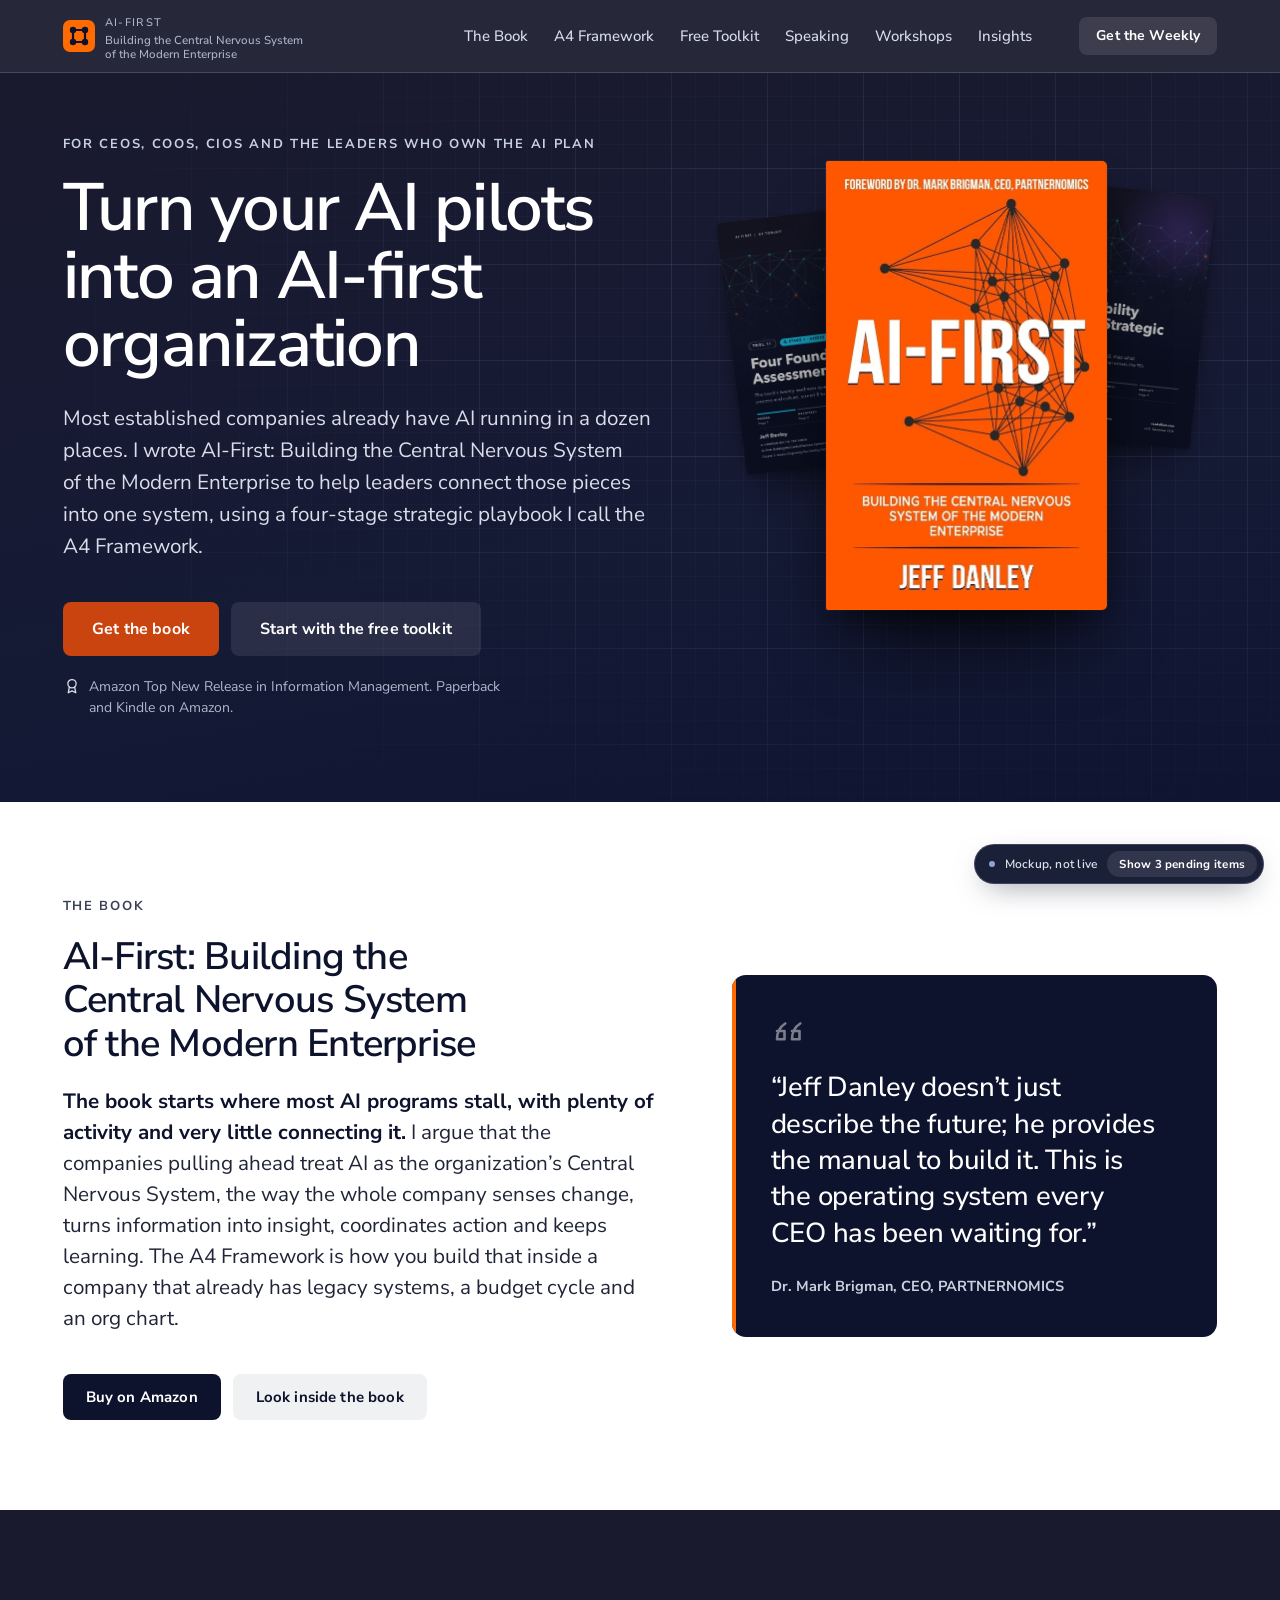
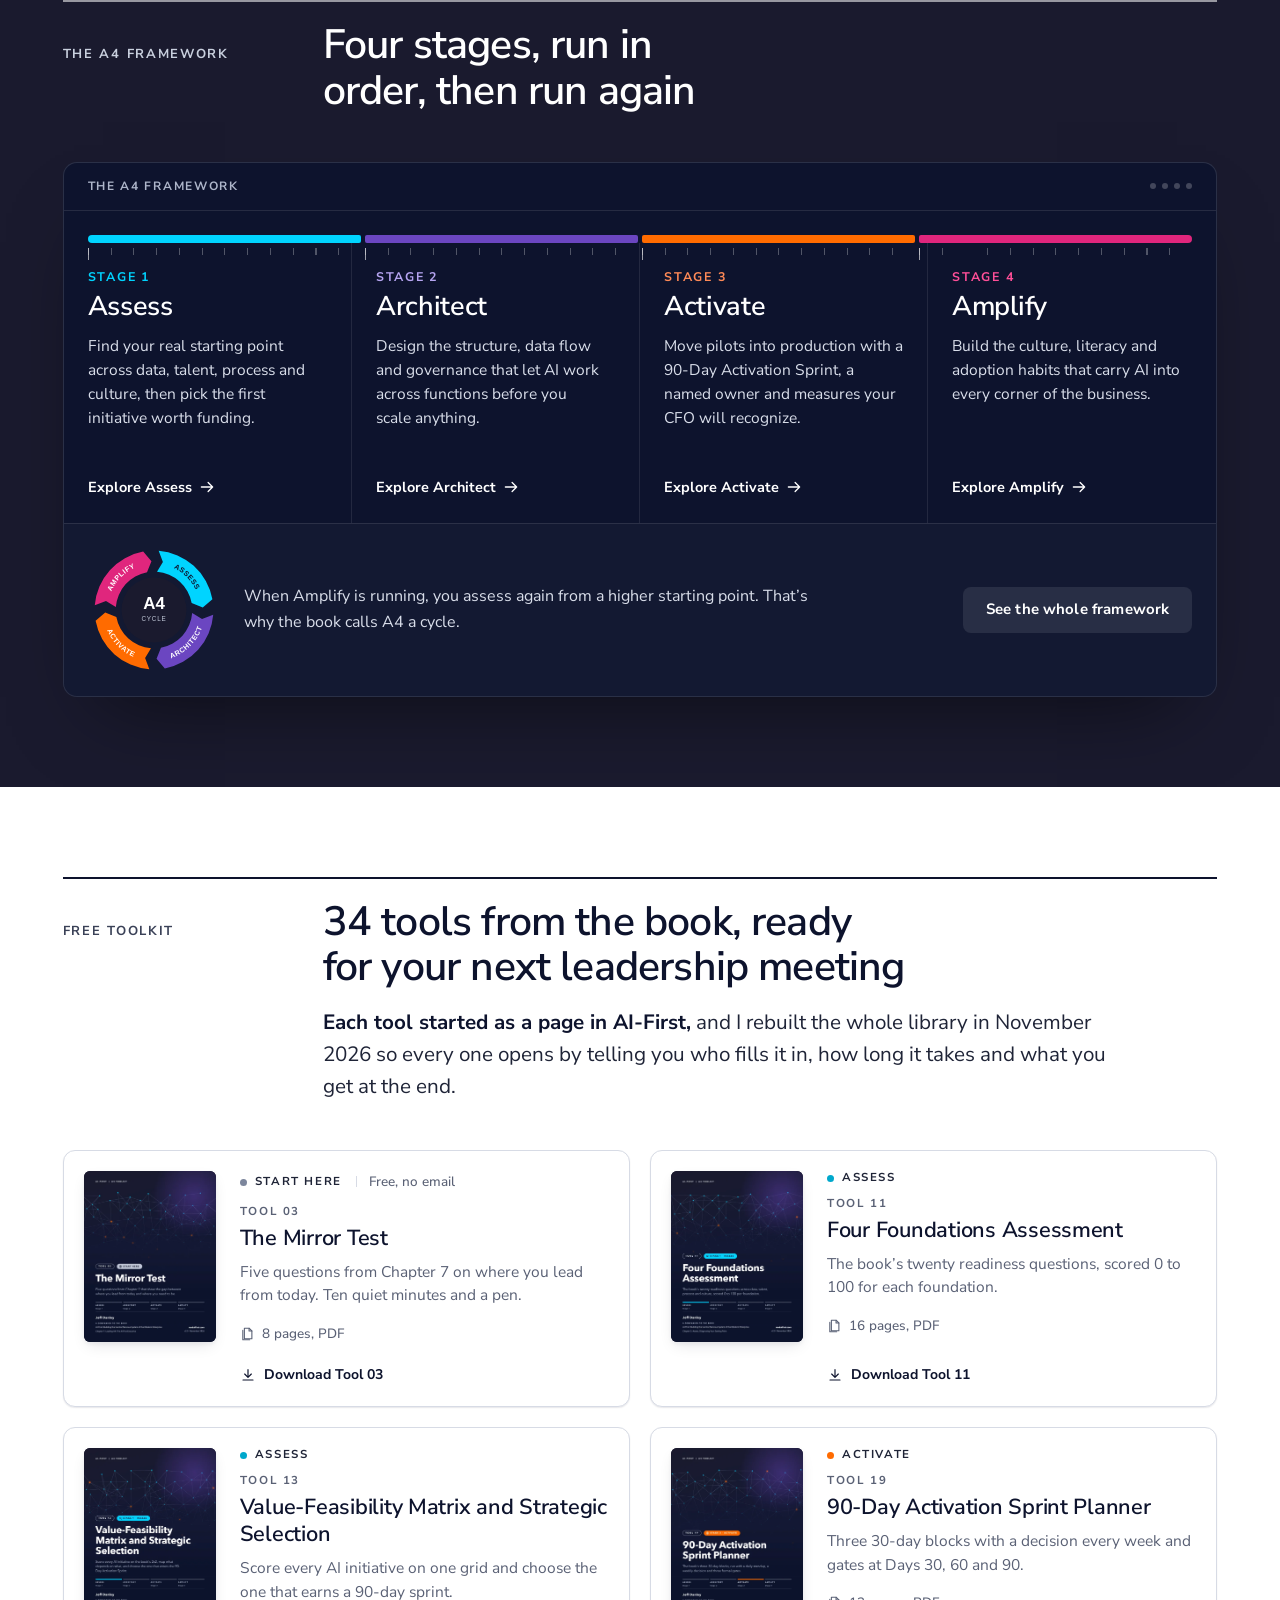
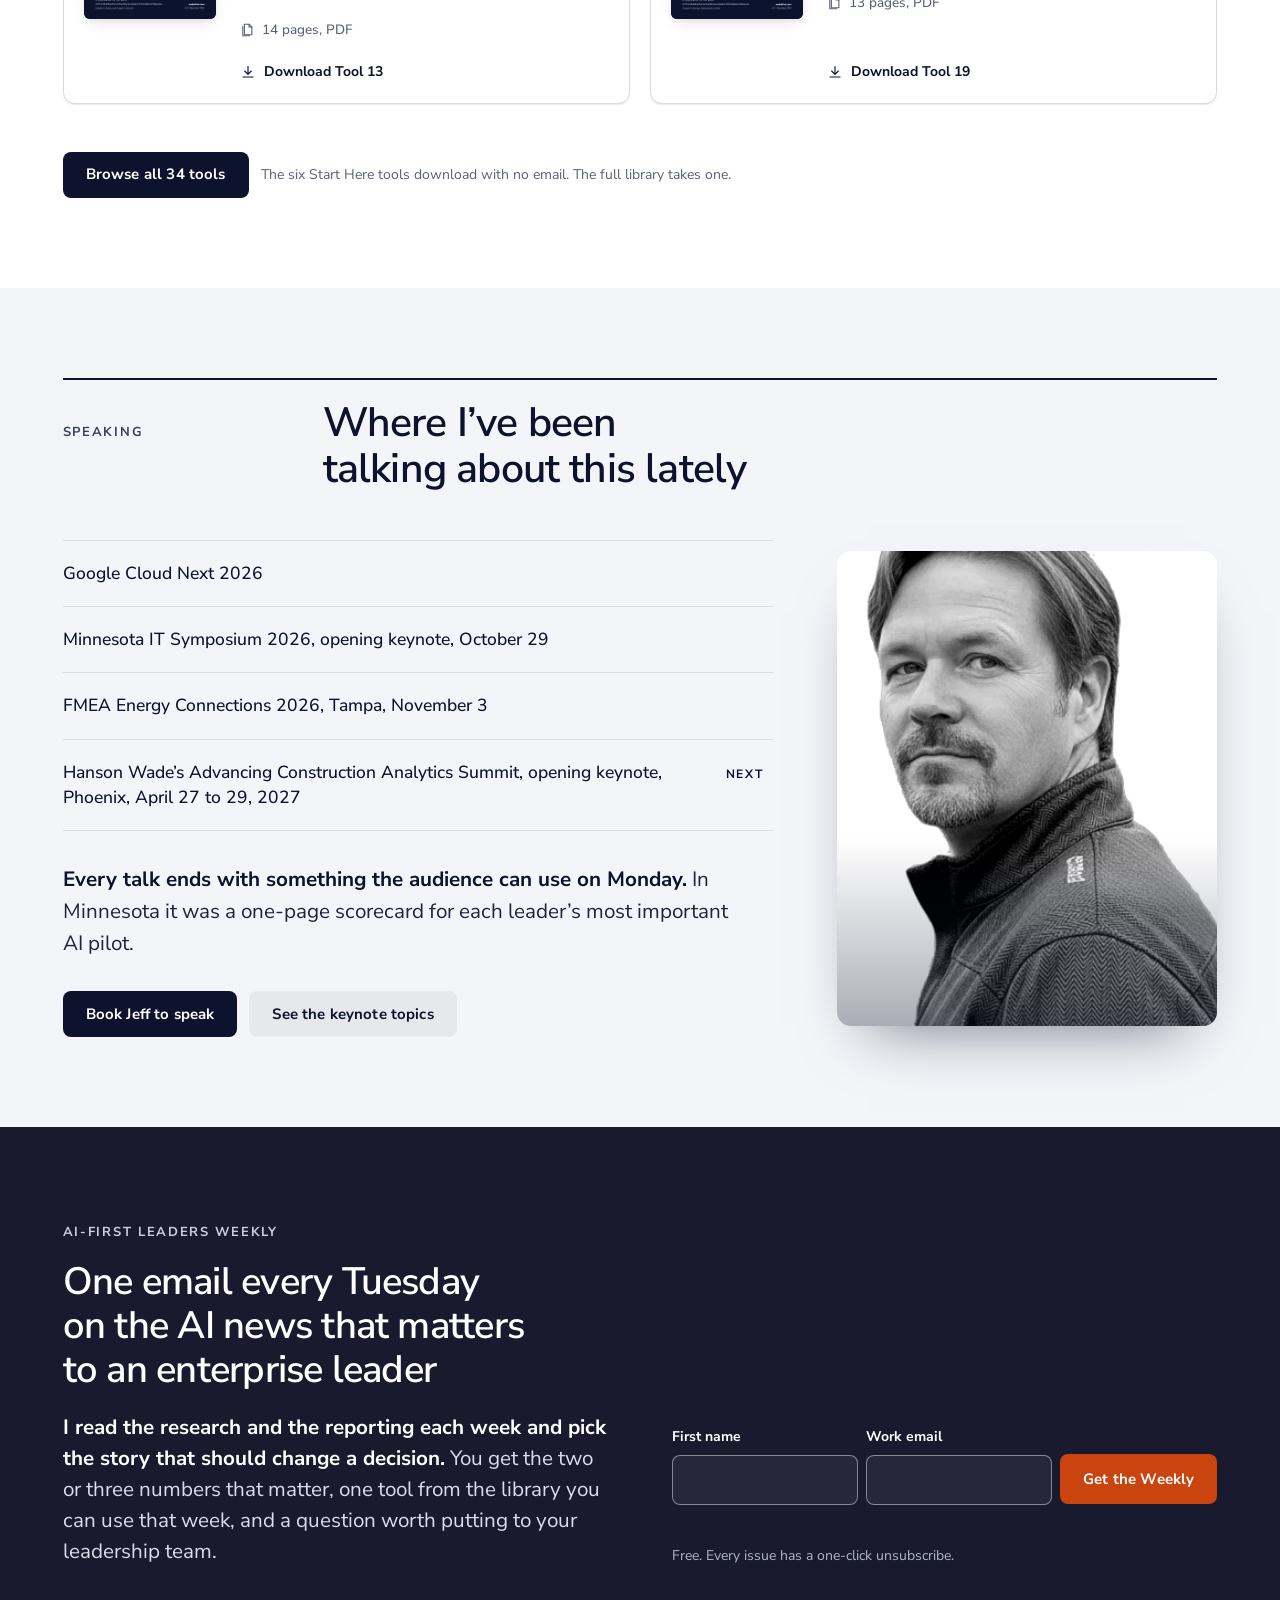
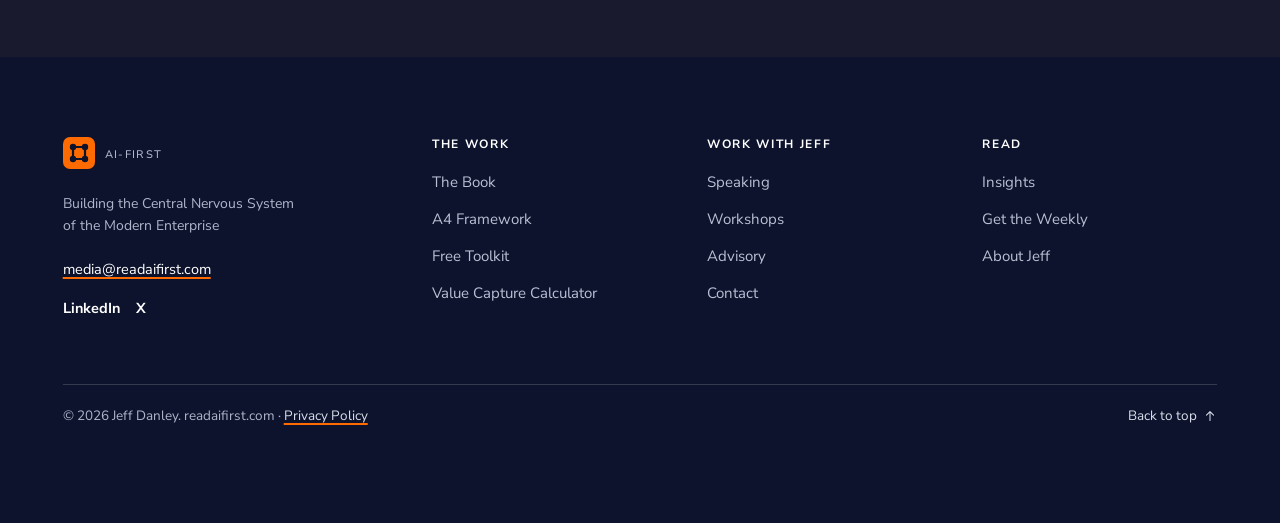
==== commit 83f1e673: "Polish round: finished-by-default placeholders with badge toggle, book-led hero, micro-type chips, t" ====
--- a/index.html
+++ b/index.html
@@ -10,6 +10,7 @@
 <link rel="stylesheet" href="assets/css/tokens.css">
 <link rel="stylesheet" href="assets/css/components.css">
 <link rel="stylesheet" href="assets/css/site.css">
+<script>try{if(sessionStorage.getItem("ph")==="1")document.documentElement.classList.add("show-ph")}catch(e){}</script>
 <script src="assets/js/site.js" defer></script>
 </head>
 <body id="top">
@@ -36,12 +37,23 @@
       <p class="micro rise rise-4"><svg aria-hidden="true" focusable="false"><use href="#i-award"/></svg><span>Amazon Top New Release in Information Management. Paperback and Kindle on Amazon.</span></p>
     </div>
     <div class="artifacts">
-      <img class="tc tc-1" src="assets/tools/tool-03.webp" srcset="assets/tools/tool-03.webp 600w, assets/tools/tool-03@2x.webp 1200w" sizes="260px" width="600" height="777" alt="Cover of Tool 03, The Mirror Test"><img class="tc tc-2" src="assets/tools/tool-11.webp" srcset="assets/tools/tool-11.webp 600w, assets/tools/tool-11@2x.webp 1200w" sizes="260px" width="600" height="777" alt="Cover of Tool 11, Four Foundations Assessment"><img class="tc tc-3" src="assets/tools/tool-13.webp" srcset="assets/tools/tool-13.webp 600w, assets/tools/tool-13@2x.webp 1200w" sizes="260px" width="600" height="777" alt="Cover of Tool 13, Value-Feasibility Matrix and Strategic Selection"><img class="tc tc-4" src="assets/tools/tool-19.webp" srcset="assets/tools/tool-19.webp 600w, assets/tools/tool-19@2x.webp 1200w" sizes="260px" width="600" height="777" alt="Cover of Tool 19, 90-Day Activation Sprint Planner">
+      <img class="tc tc-1" src="assets/tools/tool-11.webp" srcset="assets/tools/tool-11.webp 600w, assets/tools/tool-11@2x.webp 1200w" sizes="260px" width="600" height="777" alt="Cover of Tool 11, Four Foundations Assessment"><img class="tc tc-2" src="assets/tools/tool-13.webp" srcset="assets/tools/tool-13.webp 600w, assets/tools/tool-13@2x.webp 1200w" sizes="260px" width="600" height="777" alt="Cover of Tool 13, Value-Feasibility Matrix and Strategic Selection">
       <img class="book" src="assets/brand/book-cover.webp" width="563" height="900" alt="Cover of AI-First: Building the Central Nervous System of the Modern Enterprise by Jeff Danley">
     </div>
   </div>
 </section>
-<section class="s s-white" aria-labelledby="a4-h">
+<section class="s s-white" aria-labelledby="bk-h">
+  <div class="container book-ed">
+    <div>
+      <span class="label">The Book</span>
+      <h2 id="bk-h"><span class="nb">AI-First:</span> Building the Central Nervous System of the Modern Enterprise</h2>
+      <p class="lead"><strong class="li">The book starts where most AI programs stall, with plenty of activity and very little connecting it.</strong> I argue that the companies pulling ahead treat AI as the organization’s Central Nervous System, the way the whole company senses change, turns information into insight, coordinates action and keeps learning. The A4 Framework is how you build that inside a company that already has legacy systems, a budget cycle and an org chart.</p>
+      <div class="actions" style="margin-top:var(--sp-8)"><a class="btn btn--primary" href="https://www.amazon.com/dp/B0GFXQTWH6" target="_blank" rel="noopener">Buy on Amazon</a><a class="btn btn--secondary" href="book/">Look inside the book</a></div>
+    </div>
+    <figure class="endorse"><svg class="q" aria-hidden="true" focusable="false"><use href="#i-quote"/></svg><blockquote><p>“Jeff Danley doesn’t just describe the future; he provides the manual to build it. This is the operating system every CEO has been waiting for.”</p></blockquote><figcaption>Dr. Mark Brigman, CEO, PARTNERNOMICS</figcaption></figure>
+  </div>
+</section>
+<section class="s s-navy theme-dark bp band-inst" aria-labelledby="a4-h">
   <div class="container">
     <div class="sec-head "><span class="label">The A4 Framework</span><h2 id="a4-h">Four stages, run in order, then run again</h2></div>
     <div class="instrument">
@@ -52,7 +64,6 @@
       <h3>Architect</h3><p>Design the structure, data flow and governance that let AI work across functions before you scale anything.</p><a class="link-arrow" href="a4-framework/architect/">Explore Architect<svg aria-hidden="true" focusable="false"><use href="#i-arrow"/></svg></a></div><div class="inst-cell" data-stage="activate"><span class="bar" aria-hidden="true"></span><span class="num">Stage 3</span>
       <h3>Activate</h3><p>Move pilots into production with a 90-Day Activation Sprint, a named owner and measures your CFO will recognize.</p><a class="link-arrow" href="a4-framework/activate/">Explore Activate<svg aria-hidden="true" focusable="false"><use href="#i-arrow"/></svg></a></div><div class="inst-cell" data-stage="amplify"><span class="bar" aria-hidden="true"></span><span class="num">Stage 4</span>
       <h3>Amplify</h3><p>Build the culture, literacy and adoption habits that carry AI into every corner of the business.</p><a class="link-arrow" href="a4-framework/amplify/">Explore Amplify<svg aria-hidden="true" focusable="false"><use href="#i-arrow"/></svg></a></div></div>
-      <div class="inst-loop" aria-hidden="true"></div>
       <div class="inst-foot">
         <div class="mini-ring"><svg class="exhibit-svg" xmlns="http://www.w3.org/2000/svg" viewBox="0 0 500 500" width="100%" role="img" aria-label="The A4 cycle: Assess, Architect, Activate, Amplify, then assess again" font-family="'Avenir Next', 'Helvetica Neue', Helvetica, Arial, sans-serif"><path d="M267.7,25.7 A225,225 0 0 1 471.2,209.0 L434.7,240.3 L392.6,223.6 A145,145 0 0 0 261.4,105.4 L283.7,68.1 Z" fill="#00d4ff" opacity="1"/><path id="a4arc1" d="M288.1,78.2 A176.0,176.0 0 0 1 421.8,211.9" fill="none"/><text font-size="27" font-weight="700" fill="#0D132D" letter-spacing="2" opacity="1"><textPath href="#a4arc1" startOffset="50%" text-anchor="middle">ASSESS</textPath></text><path d="M474.3,267.7 A225,225 0 0 1 291.0,471.2 L259.7,434.7 L276.4,392.6 A145,145 0 0 0 394.6,261.4 L431.9,283.7 Z" fill="#6B46C1" opacity="1"/><path id="a4arc2" d="M292.0,439.4 A194.0,194.0 0 0 0 439.4,292.0" fill="none"/><text font-size="27" font-weight="700" fill="#FFFFFF" letter-spacing="2" opacity="1"><textPath href="#a4arc2" startOffset="50%" text-anchor="middle">ARCHITECT</textPath></text><path d="M232.3,474.3 A225,225 0 0 1 28.8,291.0 L65.3,259.7 L107.4,276.4 A145,145 0 0 0 238.6,394.6 L216.3,431.9 Z" fill="#FF6B00" opacity="1"/><path id="a4arc3" d="M60.6,292.0 A194.0,194.0 0 0 0 208.0,439.4" fill="none"/><text font-size="27" font-weight="700" fill="#FFFFFF" letter-spacing="2" opacity="1"><textPath href="#a4arc3" startOffset="50%" text-anchor="middle">ACTIVATE</textPath></text><path d="M25.7,232.3 A225,225 0 0 1 209.0,28.8 L240.3,65.3 L223.6,107.4 A145,145 0 0 0 105.4,238.6 L68.1,216.3 Z" fill="#E0267D" opacity="1"/><path id="a4arc4" d="M78.2,211.9 A176.0,176.0 0 0 1 211.9,78.2" fill="none"/><text font-size="27" font-weight="700" fill="#FFFFFF" letter-spacing="2" opacity="1"><textPath href="#a4arc4" startOffset="50%" text-anchor="middle">AMPLIFY</textPath></text><circle cx="250" cy="250" r="123" fill="#1a1a2e"/><text font-size="64" font-weight="700" fill="#FFFFFF" text-anchor="middle"><tspan x="250.0" y="246.4">A4</tspan></text><text font-size="24" font-weight="500" fill="#C0C7D6" text-anchor="middle" letter-spacing="3"><tspan x="250.0" y="292.4">CYCLE</tspan></text><g opacity="1"><rect x="545" y="40" width="58" height="58" rx="12" fill="#00d4ff"/><text font-size="30" font-weight="700" fill="#0D132D" text-anchor="middle"><tspan x="574.0" y="79.5">1</tspan></text><text font-size="27" font-weight="700" fill="#0D132D" text-anchor="start"><tspan x="623.0" y="59.6">Stage 1 · Assess</tspan></text><text font-size="22" font-weight="400" fill="#5A6175" text-anchor="start"><tspan x="623.0" y="89.6">Two to three months</tspan></text></g><g opacity="1"><rect x="545" y="152" width="58" height="58" rx="12" fill="#6B46C1"/><text font-size="30" font-weight="700" fill="#FFFFFF" text-anchor="middle"><tspan x="574.0" y="191.5">2</tspan></text><text font-size="27" font-weight="700" fill="#0D132D" text-anchor="start"><tspan x="623.0" y="171.6">Stage 2 · Architect</tspan></text><text font-size="22" font-weight="400" fill="#5A6175" text-anchor="start"><tspan x="623.0" y="201.6">Three to four months</tspan></text></g><g opacity="1"><rect x="545" y="264" width="58" height="58" rx="12" fill="#FF6B00"/><text font-size="30" font-weight="700" fill="#FFFFFF" text-anchor="middle"><tspan x="574.0" y="303.5">3</tspan></text><text font-size="27" font-weight="700" fill="#0D132D" text-anchor="start"><tspan x="623.0" y="283.6">Stage 3 · Activate</tspan></text><text font-size="22" font-weight="400" fill="#5A6175" text-anchor="start"><tspan x="623.0" y="313.6">Twelve to eighteen months</tspan></text></g><g opacity="1"><rect x="545" y="376" width="58" height="58" rx="12" fill="#E0267D"/><text font-size="30" font-weight="700" fill="#FFFFFF" text-anchor="middle"><tspan x="574.0" y="415.5">4</tspan></text><text font-size="27" font-weight="700" fill="#0D132D" text-anchor="start"><tspan x="623.0" y="395.6">Stage 4 · Amplify</tspan></text><text font-size="22" font-weight="400" fill="#5A6175" text-anchor="start"><tspan x="623.0" y="425.6">Ongoing</tspan></text></g></svg></div>
         <p>When Amplify is running, you assess again from a higher starting point. That’s why the book calls A4 a cycle.</p>
@@ -61,26 +72,14 @@
     </div>
   </div>
 </section>
-<section class="s s-tint" aria-labelledby="tk-h">
+<section class="s s-white" aria-labelledby="tk-h">
   <div class="container">
-    <div class="sec-head "><span class="label">Free Toolkit</span><h2 id="tk-h">34 tools from the book, ready for your next leadership meeting</h2><p>Each tool started as a page in <span class="nb">AI-First,</span> and I rebuilt the whole library in November 2026 so every one opens by telling you who fills it in, how long it takes and what you get at the end.</p></div>
-    <div class="tool-grid two"><article class="tool-card  " data-stage="start" data-cat="starters"><div class="cover"><img src="assets/tools/tool-03.webp" srcset="assets/tools/tool-03.webp 600w, assets/tools/tool-03@2x.webp 1200w" sizes="(max-width: 720px) 90vw, 300px" width="600" height="777" alt="Cover of Tool 03, The Mirror Test" loading="lazy"></div><div class="body"><div class="meta"><span class="chip chip--start">Start Here · Free, no email</span></div><h3><a href="https://readaifirst.com/wp-content/uploads/2026/11/A4-03-mirror-test.pdf" target="_blank" rel="noopener">Tool 03 · The Mirror Test</a></h3><p class="line">Five questions from Chapter 7 on where you lead from today. Ten quiet minutes and a pen.</p><div class="facts"><span><svg aria-hidden="true" focusable="false"><use href="#i-pages"/></svg>8 pages, PDF</span></div><div class="actions"><a class="btn btn--sm btn--dl" href="https://readaifirst.com/wp-content/uploads/2026/11/A4-03-mirror-test.pdf" target="_blank" rel="noopener"><svg aria-hidden="true" focusable="false"><use href="#i-download"/></svg>Download Tool 03</a></div></div></article><article class="tool-card  " data-stage="assess" data-cat="assess"><div class="cover"><img src="assets/tools/tool-11.webp" srcset="assets/tools/tool-11.webp 600w, assets/tools/tool-11@2x.webp 1200w" sizes="(max-width: 720px) 90vw, 300px" width="600" height="777" alt="Cover of Tool 11, Four Foundations Assessment" loading="lazy"></div><div class="body"><div class="meta"><span class="chip chip--assess">Assess</span></div><h3><a href="https://readaifirst.com/wp-content/uploads/2026/11/A4-11-four-foundations-assessment.pdf" target="_blank" rel="noopener">Tool 11 · Four Foundations Assessment</a></h3><p class="line">The book’s twenty readiness questions, scored 0 to 100 for each foundation.</p><div class="facts"><span><svg aria-hidden="true" focusable="false"><use href="#i-pages"/></svg>16 pages, PDF</span></div><div class="actions"><a class="btn btn--sm btn--dl" href="https://readaifirst.com/wp-content/uploads/2026/11/A4-11-four-foundations-assessment.pdf" target="_blank" rel="noopener"><svg aria-hidden="true" focusable="false"><use href="#i-download"/></svg>Download Tool 11</a></div></div></article><article class="tool-card  " data-stage="assess" data-cat="assess"><div class="cover"><img src="assets/tools/tool-13.webp" srcset="assets/tools/tool-13.webp 600w, assets/tools/tool-13@2x.webp 1200w" sizes="(max-width: 720px) 90vw, 300px" width="600" height="777" alt="Cover of Tool 13, Value-Feasibility Matrix and Strategic Selection" loading="lazy"></div><div class="body"><div class="meta"><span class="chip chip--assess">Assess</span></div><h3><a href="https://readaifirst.com/wp-content/uploads/2026/11/A4-13-value-feasibility-matrix.pdf" target="_blank" rel="noopener">Tool 13 · Value-Feasibility Matrix and Strategic Selection</a></h3><p class="line">Score every AI initiative on one grid and choose the one that earns a 90-day sprint.</p><div class="facts"><span><svg aria-hidden="true" focusable="false"><use href="#i-pages"/></svg>14 pages, PDF</span></div><div class="actions"><a class="btn btn--sm btn--dl" href="https://readaifirst.com/wp-content/uploads/2026/11/A4-13-value-feasibility-matrix.pdf" target="_blank" rel="noopener"><svg aria-hidden="true" focusable="false"><use href="#i-download"/></svg>Download Tool 13</a></div></div></article><article class="tool-card  " data-stage="activate" data-cat="activate"><div class="cover"><img src="assets/tools/tool-19.webp" srcset="assets/tools/tool-19.webp 600w, assets/tools/tool-19@2x.webp 1200w" sizes="(max-width: 720px) 90vw, 300px" width="600" height="777" alt="Cover of Tool 19, 90-Day Activation Sprint Planner" loading="lazy"></div><div class="body"><div class="meta"><span class="chip chip--activate">Activate</span></div><h3><a href="https://readaifirst.com/wp-content/uploads/2026/11/A4-19-activation-sprint.pdf" target="_blank" rel="noopener">Tool 19 · 90-Day Activation Sprint Planner</a></h3><p class="line">Three 30-day blocks with a decision every week and gates at Days 30, 60 and 90.</p><div class="facts"><span><svg aria-hidden="true" focusable="false"><use href="#i-pages"/></svg>13 pages, PDF</span></div><div class="actions"><a class="btn btn--sm btn--dl" href="https://readaifirst.com/wp-content/uploads/2026/11/A4-19-activation-sprint.pdf" target="_blank" rel="noopener"><svg aria-hidden="true" focusable="false"><use href="#i-download"/></svg>Download Tool 19</a></div></div></article></div>
-    <div class="actions" style="margin-top:var(--sp-8)"><a class="btn btn--primary" href="resources/">Browse all 34 tools</a><span class="micro">The six Start Here tools download with no email. The full library takes one.</span></div>
+    <div class="sec-head "><span class="label">Free Toolkit</span><h2 id="tk-h">34 tools from the book, ready for your next leadership meeting</h2><p><strong class="li">Each tool started as a page in <span class="nb">AI-First,</span></strong> and I rebuilt the whole library in November 2026 so every one opens by telling you who fills it in, how long it takes and what you get at the end.</p></div>
+    <div class="tool-grid two"><article class="tool-card  " data-stage="start" data-cat="starters"><div class="cover"><img src="assets/tools/tool-03.webp" srcset="assets/tools/tool-03.webp 600w, assets/tools/tool-03@2x.webp 1200w" sizes="(max-width: 720px) 90vw, 300px" width="600" height="777" alt="Cover of Tool 03, The Mirror Test" loading="lazy"></div><div class="body"><div class="meta"><span class="chip chip--start">Start Here</span><span class="sep"> · </span><span class="free">Free, no email</span></div><h3><a href="https://readaifirst.com/wp-content/uploads/2026/11/A4-03-mirror-test.pdf" target="_blank" rel="noopener"><span class="tno">Tool 03</span><span class="sep"> · </span>The Mirror Test</a></h3><p class="line">Five questions from Chapter 7 on where you lead from today. Ten quiet minutes and a pen.</p><div class="facts"><span><svg aria-hidden="true" focusable="false"><use href="#i-pages"/></svg>8 pages, PDF</span></div><div class="actions"><a class="dl" href="https://readaifirst.com/wp-content/uploads/2026/11/A4-03-mirror-test.pdf" target="_blank" rel="noopener"><svg aria-hidden="true" focusable="false"><use href="#i-download"/></svg>Download Tool 03</a></div></div></article><article class="tool-card  " data-stage="assess" data-cat="assess"><div class="cover"><img src="assets/tools/tool-11.webp" srcset="assets/tools/tool-11.webp 600w, assets/tools/tool-11@2x.webp 1200w" sizes="(max-width: 720px) 90vw, 300px" width="600" height="777" alt="Cover of Tool 11, Four Foundations Assessment" loading="lazy"></div><div class="body"><div class="meta"><span class="chip chip--assess">Assess</span></div><h3><a href="https://readaifirst.com/wp-content/uploads/2026/11/A4-11-four-foundations-assessment.pdf" target="_blank" rel="noopener"><span class="tno">Tool 11</span><span class="sep"> · </span>Four Foundations Assessment</a></h3><p class="line">The book’s twenty readiness questions, scored 0 to 100 for each foundation.</p><div class="facts"><span><svg aria-hidden="true" focusable="false"><use href="#i-pages"/></svg>16 pages, PDF</span></div><div class="actions"><a class="dl" href="https://readaifirst.com/wp-content/uploads/2026/11/A4-11-four-foundations-assessment.pdf" target="_blank" rel="noopener"><svg aria-hidden="true" focusable="false"><use href="#i-download"/></svg>Download Tool 11</a></div></div></article><article class="tool-card  " data-stage="assess" data-cat="assess"><div class="cover"><img src="assets/tools/tool-13.webp" srcset="assets/tools/tool-13.webp 600w, assets/tools/tool-13@2x.webp 1200w" sizes="(max-width: 720px) 90vw, 300px" width="600" height="777" alt="Cover of Tool 13, Value-Feasibility Matrix and Strategic Selection" loading="lazy"></div><div class="body"><div class="meta"><span class="chip chip--assess">Assess</span></div><h3><a href="https://readaifirst.com/wp-content/uploads/2026/11/A4-13-value-feasibility-matrix.pdf" target="_blank" rel="noopener"><span class="tno">Tool 13</span><span class="sep"> · </span>Value-Feasibility Matrix and Strategic Selection</a></h3><p class="line">Score every AI initiative on one grid and choose the one that earns a 90-day sprint.</p><div class="facts"><span><svg aria-hidden="true" focusable="false"><use href="#i-pages"/></svg>14 pages, PDF</span></div><div class="actions"><a class="dl" href="https://readaifirst.com/wp-content/uploads/2026/11/A4-13-value-feasibility-matrix.pdf" target="_blank" rel="noopener"><svg aria-hidden="true" focusable="false"><use href="#i-download"/></svg>Download Tool 13</a></div></div></article><article class="tool-card  " data-stage="activate" data-cat="activate"><div class="cover"><img src="assets/tools/tool-19.webp" srcset="assets/tools/tool-19.webp 600w, assets/tools/tool-19@2x.webp 1200w" sizes="(max-width: 720px) 90vw, 300px" width="600" height="777" alt="Cover of Tool 19, 90-Day Activation Sprint Planner" loading="lazy"></div><div class="body"><div class="meta"><span class="chip chip--activate">Activate</span></div><h3><a href="https://readaifirst.com/wp-content/uploads/2026/11/A4-19-activation-sprint.pdf" target="_blank" rel="noopener"><span class="tno">Tool 19</span><span class="sep"> · </span>90-Day Activation Sprint Planner</a></h3><p class="line">Three 30-day blocks with a decision every week and gates at Days 30, 60 and 90.</p><div class="facts"><span><svg aria-hidden="true" focusable="false"><use href="#i-pages"/></svg>13 pages, PDF</span></div><div class="actions"><a class="dl" href="https://readaifirst.com/wp-content/uploads/2026/11/A4-19-activation-sprint.pdf" target="_blank" rel="noopener"><svg aria-hidden="true" focusable="false"><use href="#i-download"/></svg>Download Tool 19</a></div></div></article></div>
+    <div class="actions sec-foot"><a class="btn btn--primary" href="resources/">Browse all 34 tools</a><span class="micro">The six Start Here tools download with no email. The full library takes one.</span></div>
   </div>
 </section>
-<section class="s s-dark theme-dark bp" aria-labelledby="bk-h">
-  <div class="container book-block">
-    <a class="book-cover" href="book/" aria-label="Look inside the book"><img src="assets/brand/book-cover.webp" width="563" height="900" loading="lazy" alt="Cover of AI-First: Building the Central Nervous System of the Modern Enterprise by Jeff Danley"></a>
-    <div>
-      <span class="label">The Book</span>
-      <h2 id="bk-h" style="margin-top:var(--sp-4);font-size:var(--fs-h2);max-width:24ch"><span class="nb">AI-First:</span> Building the Central Nervous System of the Modern Enterprise</h2>
-      <p class="lead" style="max-width:62ch">The book starts where most AI programs stall, with plenty of activity and very little connecting it. I argue that the companies pulling ahead treat AI as the organization’s Central Nervous System, the way the whole company senses change, turns information into insight, coordinates action and keeps learning. The A4 Framework is how you build that inside a company that already has legacy systems, a budget cycle and an org chart.</p>
-      <div class="book-quote"><p>“Jeff Danley doesn’t just describe the future; he provides the manual to build it. This is the operating system every CEO has been waiting for.”</p><cite>Dr. Mark Brigman, CEO, PARTNERNOMICS</cite></div>
-      <div class="actions" style="margin-top:var(--sp-7)"><a class="btn btn--primary" href="https://www.amazon.com/dp/B0GFXQTWH6" target="_blank" rel="noopener">Buy on Amazon</a><a class="btn btn--secondary" href="book/">Look inside the book</a></div>
-    </div>
-  </div>
-</section>
-<section class="s s-white" aria-labelledby="sp-h">
+<section class="s s-tint" aria-labelledby="sp-h">
   <div class="container">
     <div class="sec-head "><span class="label">Speaking</span><h2 id="sp-h">Where I’ve been talking about this lately</h2></div>
     <div class="speak-grid">
@@ -91,11 +90,11 @@
           <li><span>FMEA Energy Connections 2026, Tampa, November 3</span></li>
           <li><span>Hanson Wade’s Advancing Construction Analytics Summit, opening keynote, Phoenix, April 27 to 29, 2027</span><span class="tagnext">Next</span></li>
         </ul>
-        <p class="body-lg" style="margin-top:var(--sp-7);max-width:60ch;color:var(--ink)">Every talk ends with something the audience can use on Monday. In Minnesota it was a one-page scorecard for each leader’s most important AI pilot.</p>
+        <p class="body-lg" style="margin-top:var(--sp-7);max-width:60ch;color:var(--ink)"><strong class="li">Every talk ends with something the audience can use on Monday.</strong> In Minnesota it was a one-page scorecard for each leader’s most important AI pilot.</p>
         <div class="actions" style="margin-top:var(--sp-7)"><a class="btn btn--primary" href="speaking/#booking">Book Jeff to speak</a><a class="btn btn--secondary" href="speaking/#topics">See the keynote topics</a></div>
-        <div style="margin-top:var(--sp-8)"><span class="ph"><b>Placeholder</b>event logos, with permission from each organizer</span></div>
+        <div style="margin-top:var(--sp-8)" class="ph-host"><span class="ph"><b>Placeholder</b>event logos, with permission from each organizer</span></div>
       </div>
-      <figure class="portrait" style="margin:0"><img src="assets/brand/jeff-danley-headshot.webp" width="399" height="491" loading="lazy" alt="Jeff Danley"><figcaption><span class="ph"><b>Placeholder</b>real headshot or stage photo, 1200x630 crop also needed for the OG image</span></figcaption></figure>
+      <figure class="portrait duo" style="margin:0"><img src="assets/brand/jeff-danley-headshot.webp" width="399" height="491" loading="lazy" alt="Jeff Danley"><figcaption class="ph-host"><span class="ph"><b>Placeholder</b>real headshot or stage photo, 1200x630 crop also needed for the OG image</span></figcaption></figure>
     </div>
   </div>
 </section>
@@ -104,7 +103,7 @@
     <div>
       <span class="label"><span class="nb">AI-First</span> Leaders Weekly</span>
       <h2 id="nl-h" style="margin-top:var(--sp-4);max-width:22ch">One email every Tuesday on the AI news that matters to an enterprise leader</h2>
-      <p class="lead" style="margin-top:var(--sp-5)">I read the research and the reporting each week and pick the story that should change a decision. You get the two or three numbers that matter, one tool from the library you can use that week, and a question worth putting to your leadership team.</p>
+      <p class="lead" style="margin-top:var(--sp-5)"><strong class="li">I read the research and the reporting each week and pick the story that should change a decision.</strong> You get the two or three numbers that matter, one tool from the library you can use that week, and a question worth putting to your leadership team.</p>
     </div>
     <div class="theme-dark" style="background:transparent;align-self:end"><form class="nl-form" data-newsletter data-success="You’re in. The first issue arrives Tuesday." novalidate><div class="form-row"><div class="field"><label for="home-fn">First name</label><input class="input" id="home-fn" name="first" autocomplete="given-name"></div><div class="field"><label for="home-em">Work email</label><input class="input" id="home-em" name="email" type="email" autocomplete="email" required></div><button class="btn btn--primary" type="submit">Get the Weekly</button></div><p class="field-msg" role="status" aria-live="polite"></p><p class="fineprint">Free. Every issue has a one-click unsubscribe.</p></form></div>
   </div>
@@ -117,7 +116,7 @@
       <div>
         <a class="brand" href="./" aria-label="AI-First, home"><svg class="brand-mark" aria-hidden="true" focusable="false" xmlns="http://www.w3.org/2000/svg" viewBox="0 0 32 32" width="32" height="32"><rect width="32" height="32" rx="7" fill="#FF6B00"/><path d="M10 10h12v12H10z" fill="none" stroke="#0D132D" stroke-width="2.2"/><circle cx="10" cy="10" r="3.2" fill="#0D132D"/><circle cx="22" cy="10" r="3.2" fill="#0D132D"/><circle cx="10" cy="22" r="3.2" fill="#0D132D"/><circle cx="22" cy="22" r="3.2" fill="#0D132D"/></svg><span class="brand-word"><b><span class="nb">AI-First</span></b></span></a>
         <p class="tagline-ft">Building the Central Nervous System of the Modern Enterprise</p>
-        <p class="contact"><a href="mailto:media@readaifirst.com">media@readaifirst.com</a> · (800) 398-7586 <span class="ph"><b>Placeholder</b>Jeff to confirm phone and whether the street address stays in the footer</span></p>
+        <p class="contact"><a href="mailto:media@readaifirst.com">media@readaifirst.com</a></p>
         <div class="social"><a href="https://www.linkedin.com/in/jeffdanley" target="_blank" rel="noopener">LinkedIn</a><a href="https://x.com/jeffdanley" target="_blank" rel="noopener">X</a></div>
       </div>
       <div><h4>The work</h4><ul><li><a href="book/">The Book</a></li><li><a href="a4-framework/">A4 Framework</a></li><li><a href="resources/">Free Toolkit</a></li><li><a href="https://readaifirst.com/value-capture-calculator/" target=_blank rel=noopener>Value Capture Calculator</a></li></ul></div>
@@ -127,6 +126,6 @@
     <div class="bottom"><span>© 2026 Jeff Danley. readaifirst.com · <a href="https://readaifirst.com/privacy-policy/" target="_blank" rel="noopener">Privacy Policy</a></span><a class="top-link" href="#top">Back to top<svg aria-hidden="true" focusable="false"><use href="#i-arrow"/></svg></a></div>
   </div>
 </footer>
-<div class="mock-badge" role="note"><i aria-hidden="true"></i>Redesign mockup · not live</div>
+<div class="mock-badge" role="region" aria-label="Mockup status"><span class="mb-dot" aria-hidden="true"></span><span class="mb-t">Mockup, not live</span><button type="button" class="mb-toggle" data-ph-toggle aria-pressed="false" data-n="3">Show 3 pending items</button></div>
 </body>
 </html>
--- a/assets/css/site.css
+++ b/assets/css/site.css
@@ -34,12 +34,6 @@
 .skip { position: absolute; left: 12px; top: -60px; z-index: 200; background: #fff; color: var(--navy); padding: 10px 16px; border-radius: var(--r-pill); font-weight: 700; }
 .skip:focus { top: 12px; }
 
-/* mockup badge */
-.mock-badge { position: fixed; left: 14px; bottom: 14px; z-index: 300; display: inline-flex; align-items: center; gap: 8px;
-  padding: 7px 12px; border-radius: var(--r-pill); background: rgba(13,19,45,.92); color: #fff; font: 700 12px/1 var(--font-sans);
-  letter-spacing: .04em; box-shadow: 0 6px 18px -6px rgba(13,19,45,.5); border: 1px solid rgba(255,255,255,.18); pointer-events: none; }
-.mock-badge i { width: 7px; height: 7px; border-radius: 50%; background: var(--orange); }
-
 /* placeholder chip: what is still pending, visible but quiet */
 .ph { display: inline-flex; align-items: baseline; gap: 6px; padding: 2px 9px; margin: 2px 0; border: 1.5px dashed #9AA3B8; border-radius: 6px;
   font-size: 12.5px; line-height: 1.45; font-weight: var(--fw-medium); color: var(--muted); background: rgba(244,245,249,.6); font-style: normal; letter-spacing: 0; text-transform: none; vertical-align: middle; text-align: left; }
@@ -57,7 +51,6 @@
 .s-dark { background: var(--indigo); color: var(--text-on-dark-2); }
 .s-navy { background: var(--navy); color: var(--text-on-dark-2); }
 .s-tight { padding-block: clamp(48px, 30px + 3vw, 80px); }
-.s + .s.s-white, .s-white + .s-white { border-top: 1px solid var(--rule); }
 
 /* blueprint grid: the lattice reduced to a faint drafting grid */
 .bp { position: relative; isolation: isolate; }
@@ -122,26 +115,6 @@
   .page-hero .rise-2 { animation-delay: 80ms; } .page-hero .rise-3 { animation-delay: 160ms; } .page-hero .rise-4 { animation-delay: 240ms; }
 }
 @keyframes rise { from { opacity: 0; transform: translateY(14px); } to { opacity: 1; transform: none; } }
-
-/* home hero: real artifacts, book cover in front of a fanned run of four tool covers */
-.home-hero h1 { max-width: 15ch; font-size: clamp(2.5rem, 1.7rem + 3.1vw, 4.5rem); line-height: 1.02; letter-spacing: -0.024em; }
-.artifacts { position: relative; height: 560px; max-width: 600px; margin-left: auto; width: 100%; }
-.artifacts img { position: absolute; display: block; height: auto; border-radius: 4px; }
-.artifacts .tc { width: 39%; box-shadow: -14px 18px 34px -16px rgba(0,0,0,.75), 0 3px 8px rgba(0,0,0,.25); outline: 1px solid rgba(255,255,255,.08); }
-.artifacts .tc-1 { right: 51%; top: 0; transform: rotate(-4deg); }
-.artifacts .tc-2 { right: 34%; top: 3%; transform: rotate(-1.5deg); }
-.artifacts .tc-3 { right: 17%; top: 6%; transform: rotate(1deg); }
-.artifacts .tc-4 { right: 1%; top: 9%; transform: rotate(3.5deg); }
-.artifacts .book { left: 2%; bottom: 0; width: 41%; border-radius: 2px 5px 5px 2px; box-shadow: 0 34px 60px -20px rgba(0,0,0,.85), 0 8px 18px rgba(0,0,0,.35); z-index: 2; transform: rotate(-2deg); }
-@media (prefers-reduced-motion: no-preference) {
-  .artifacts .tc, .artifacts .book { animation: deal 1.1s var(--ease-out) both; }
-  .artifacts .tc-1 { animation-delay: 360ms; } .artifacts .tc-2 { animation-delay: 280ms; } .artifacts .tc-3 { animation-delay: 200ms; } .artifacts .tc-4 { animation-delay: 120ms; }
-  .artifacts .book { animation-name: deal-book; }
-}
-@keyframes deal { from { opacity: 0; translate: 40px 10px; } to { opacity: 1; translate: 0 0; } }
-@keyframes deal-book { from { opacity: 0; translate: 0 24px; } to { opacity: 1; translate: 0 0; } }
-@media (max-width: 960px) { .artifacts { height: 470px; margin: var(--sp-4) auto 0; max-width: 520px; } }
-@media (max-width: 520px) { .artifacts { height: 330px; } .artifacts .tc-4 { right: 3%; } }
 
 /* stage hub hero: the A4 ring, current stage lit */
 .ring { max-width: 420px; margin-left: auto; width: 100%; }
@@ -210,6 +183,8 @@
 .exhibit .fig-foot { margin-top: var(--sp-5); padding-top: var(--sp-4); border-top: 1px solid var(--rule); display: grid; gap: 6px; font-size: 14px; color: var(--muted); line-height: 1.5; }
 .exhibit .fig-src { font-size: 13px; }
 .fig-scroll { overflow-x: auto; -webkit-overflow-scrolling: touch; }
+.fig-mob { display: none; }
+@media (max-width: 700px) { .fig-desk { display: none; } .fig-mob { display: block; } }
 @media (max-width: 700px) {
   .fig-scroll > svg { min-width: 560px; }
   .fig-scroll { -webkit-mask-image: linear-gradient(90deg, #000 82%, rgba(0,0,0,.35)); mask-image: linear-gradient(90deg, #000 82%, rgba(0,0,0,.35)); }
@@ -556,3 +531,244 @@
 .site-footer .bottom a.top-link { display: inline-flex; align-items: center; gap: 6px; text-decoration: none; }
 .site-footer .bottom a.top-link svg { width: 14px; height: 14px; rotate: -90deg; }
 .site-footer .tagline-ft { margin-top: var(--sp-4); font-size: 14px; color: var(--text-on-dark-3); max-width: 30ch; }
+
+
+/* =====================================================================
+   POLISH ROUND (Nov 26): finished-by-default, refined micro-type,
+   one rhythm, legible exhibits. Overrides everything above.
+   ===================================================================== */
+:root { --section-y: clamp(64px, 40px + 3.9vw, 96px); --label-ink: #3A4157; }
+.s-tight { padding-block: clamp(48px, 36px + 2vw, 64px); }
+
+/* ---------- pending items: hidden by default, revealed from the badge */
+html:not(.show-ph) .ph, html:not(.show-ph) .ph-host, html:not(.show-ph) .ph-only { display: none !important; }
+html.show-ph .ph-alt { display: none !important; }
+html:not(.show-ph) .format .ftag.ph-host { display: block !important; visibility: hidden; }
+.show-ph .ph { outline: 2px solid rgba(255,107,0,.35); outline-offset: 1px; }
+
+/* ---------- mockup badge: small navy pill, bottom-right */
+.mock-badge { position: fixed; right: 16px; bottom: 16px; z-index: 300; display: inline-flex; align-items: center; gap: 10px;
+  padding: 6px 6px 6px 14px; border-radius: var(--r-pill); background: rgba(13,19,45,.94); color: #DCE1EB;
+  font: 600 12px/1 var(--font-sans); letter-spacing: .02em; border: 1px solid rgba(255,255,255,.16);
+  box-shadow: 0 10px 30px -12px rgba(13,19,45,.6); -webkit-backdrop-filter: blur(6px); backdrop-filter: blur(6px); }
+.mock-badge .mb-dot { width: 6px; height: 6px; border-radius: 50%; background: #8FA3D6; }
+.mock-badge .mb-t { white-space: nowrap; }
+.mock-badge:not(:has(.mb-toggle)) { padding-right: 14px; }
+.mb-toggle { all: unset; box-sizing: border-box; cursor: pointer; height: 26px; padding: 0 12px; border-radius: var(--r-pill); white-space: nowrap;
+  background: rgba(255,255,255,.1); color: #fff; font: 700 11.5px/26px var(--font-sans); letter-spacing: .02em; }
+.mb-toggle:hover { background: rgba(255,255,255,.18); }
+.mb-toggle[aria-pressed="true"] { background: #fff; color: var(--navy); }
+.mb-toggle:focus-visible { box-shadow: 0 0 0 2px var(--navy), 0 0 0 4px var(--cyan); }
+.site-footer { padding-bottom: 96px; }
+@media (max-width: 520px) { .mock-badge { right: 10px; bottom: 10px; font-size: 11px; gap: 8px; } .mb-toggle { font-size: 11px; padding: 0 10px; } }
+
+/* ---------- eyebrows: higher contrast, a touch larger */
+.label { font-size: 13px; letter-spacing: .13em; color: var(--label-ink); }
+.s-dark .label, .s-navy .label, .theme-dark .label, .page-hero .label { color: #C9D0DE; }
+.sec-head { margin-bottom: var(--sp-9); padding-top: var(--sp-5); }
+.sec-head p { color: var(--ink); }
+.sec-head p .li, .lead .li, .body-lg .li, .prose .li { font-weight: 700; color: var(--navy); }
+.theme-dark .lead .li, .s-dark .lead .li, .s-navy .lead .li, .theme-dark .body-lg .li, .s-dark .prose .li { color: #fff; }
+.sec-foot { margin-top: var(--sp-9); }
+
+/* ---------- lead sentence + takeaways */
+.lead-sent { font-size: var(--fs-h3); line-height: 1.32; letter-spacing: -0.012em; font-weight: 600; color: var(--navy); max-width: 34ch; text-wrap: balance; }
+.theme-dark .lead-sent { color: #fff; }
+.takeaways { list-style: none; margin: var(--sp-8) 0 0; padding: 0; display: grid; gap: var(--sp-6); }
+.takeaways li { padding-top: var(--sp-4); border-top: 1px solid var(--rule); }
+.takeaways li p { font-size: 16.5px; line-height: 1.6; color: #3F4659; max-width: 62ch; }
+.takeaways li b { color: var(--navy); font-weight: 700; }
+.takeaways.cols { grid-template-columns: repeat(3, minmax(0, 1fr)); gap: var(--sp-8); }
+.lead-sent + .takeaways.cols { margin-top: var(--sp-9); }
+.takeaways.stage-rule li { border-top: 3px solid var(--stage, var(--navy)); padding-top: var(--sp-5); }
+.takeaways.cols:first-child { margin-top: 0; }
+@media (max-width: 860px) { .takeaways.cols { grid-template-columns: 1fr; gap: var(--sp-6); } }
+
+/* ---------- stage chips and tags: dot + tracked uppercase, no filled badge */
+.chip { --c-dot: var(--lead-ink); height: auto; padding: 0; gap: 8px; border-radius: 0; background: none; color: var(--ink);
+  font: 700 11.5px/1.2 var(--font-sans); letter-spacing: .14em; text-transform: uppercase; }
+.chip::before { content: ""; flex: none; width: 7px; height: 7px; border-radius: 50%; background: var(--c-dot); }
+.chip--assess { --c-dot: #00A8CC; } .chip--architect { --c-dot: var(--violet); } .chip--activate { --c-dot: var(--orange); }
+.chip--amplify { --c-dot: var(--magenta); } .chip--lead, .chip--start { --c-dot: #7C869C; } .chip--resilience { --c-dot: var(--teal); }
+.chip--evolution { --c-dot: var(--steel); }
+.theme-dark .chip, .s-navy .chip { color: #DCE1EB; }
+.tool-card .meta { gap: 6px 14px; }
+.tool-card .tno { font-size: 11.5px; font-weight: 700; letter-spacing: .14em; text-transform: uppercase; color: var(--muted); font-variant-numeric: tabular-nums; }
+.tool-card .tno::before { content: ""; display: inline-block; width: 1px; height: 11px; background: var(--rule); margin-right: 14px; vertical-align: -1px; }
+.tool-card .free { flex-basis: 100%; font-size: 13.5px; font-weight: 500; color: var(--muted); letter-spacing: 0; text-transform: none; }
+.tool-card h3 { margin-top: var(--sp-3); }
+.tool-card .facts { flex-direction: row; flex-wrap: wrap; gap: 6px 18px; margin-top: var(--sp-4); font-size: 13.5px; color: var(--muted); }
+.tool-card .facts span { align-items: center; gap: 7px; }
+.tool-card .facts svg { margin-top: 0; width: 15px; height: 15px; color: var(--muted); }
+.tool-card .actions { padding-top: var(--sp-5); }
+.tool-card .dl { display: inline-flex; align-items: center; gap: 8px; font-size: 14px; font-weight: 700; color: var(--navy); text-decoration: none; }
+.tool-card .dl svg { width: 16px; height: 16px; }
+.tool-card .dl:hover { color: var(--orange-ink); text-decoration: underline; text-decoration-color: var(--orange); }
+.tool-card { height: 100%; }
+.tool-grid, .posts, .related, .grid-3, .grid-2 { align-items: stretch; }
+.post .pmeta { display: flex; flex-wrap: wrap; align-items: center; gap: 6px 14px; }
+.post.lead-post .chip { color: #DCE1EB; }
+.post::before { display: none; }
+
+/* ---------- home hero: the book leads, two tools tucked behind */
+.home-hero h1 { max-width: 15ch; font-size: clamp(2.5rem, 1.7rem + 3.1vw, 4.5rem); line-height: 1.02; letter-spacing: -0.024em; }
+.artifacts { position: relative; height: 560px; max-width: 540px; width: 100%; margin-left: auto; }
+.artifacts img { position: absolute; display: block; height: auto; }
+.artifacts .tc { width: 39%; border-radius: 4px; filter: brightness(.74) saturate(.85);
+  box-shadow: 0 22px 44px -18px rgba(0,0,0,.7), 0 2px 6px rgba(0,0,0,.25); }
+.artifacts .tc-1 { left: 3%; top: 64px; transform: rotate(-7deg); z-index: 1; }
+.artifacts .tc-2 { right: 3%; top: 40px; transform: rotate(6deg); z-index: 1; }
+.artifacts .book { left: 50%; margin-left: -28%; top: 14px; width: 56%; border-radius: 2px 5px 5px 2px; z-index: 3;
+  box-shadow: 0 48px 80px -28px rgba(0,0,0,.85), 0 14px 28px -8px rgba(0,0,0,.45), 0 0 0 1px rgba(255,255,255,.06); }
+.artifacts .book--tool { border-radius: 4px; top: 70px; }
+.artifacts--tools { height: 520px; }
+@media (prefers-reduced-motion: no-preference) {
+  .artifacts .tc, .artifacts .book { animation: deal 1s var(--ease-out) both; }
+  .artifacts .tc-1 { animation-delay: 220ms; } .artifacts .tc-2 { animation-delay: 140ms; }
+  .artifacts .book { animation-name: deal-book; }
+}
+@keyframes deal { from { opacity: 0; translate: 0 18px; } to { opacity: 1; translate: 0 0; } }
+@keyframes deal-book { from { opacity: 0; translate: 0 24px; } to { opacity: 1; translate: 0 0; } }
+@media (max-width: 960px) { .artifacts, .artifacts--tools { height: 470px; margin: var(--sp-6) auto 0; max-width: 460px; } }
+@media (max-width: 520px) { .artifacts, .artifacts--tools { height: 330px; max-width: 330px; } .artifacts .tc-1 { top: 44px; } .artifacts .tc-2 { top: 28px; } .artifacts .book--tool { top: 44px; } }
+
+/* ---------- dark instrument band (the A4 system) */
+.band-inst { background: var(--indigo); }
+.band-inst .instrument { background: var(--navy); border-color: rgba(255,255,255,.12); box-shadow: 0 40px 80px -40px rgba(0,0,0,.6); }
+.band-inst .stage-cards { border-color: rgba(255,255,255,.12); }
+.band-inst .sec-head h2 { color: #fff; }
+
+/* ---------- light book block (home) */
+.book-block--light h2 { color: var(--navy); }
+.book-block--light .lead { color: var(--ink); }
+.book-block--light .book-cover img { box-shadow: 0 40px 70px -30px rgba(13,19,45,.55), 0 10px 20px -8px rgba(13,19,45,.25); }
+.book-quote.soft, .s-white .book-quote, .s-tint .book-quote { background: var(--tint); border: 1px solid var(--rule); }
+.s-tint .book-quote.soft, .s-tint .book-quote { background: #fff; }
+.s-white .book-quote p, .s-tint .book-quote p, .book-quote.soft p { color: var(--navy); }
+.s-white .book-quote cite, .s-tint .book-quote cite { color: var(--muted); }
+.card.soft { background: var(--tint); border-color: var(--tint); }
+.s-tint .card.soft { background: #fff; border-color: var(--rule); }
+.s-tint .gate-micro, .s-tint .stage-nav a { background: #fff; }
+.s-tint .stage-nav a:hover { background: #E8EBF2; }
+.bigquote--light svg.q { color: var(--navy); opacity: .35; }
+.bigquote--light blockquote p { color: var(--navy); }
+.bigquote--light .who { color: var(--muted); }
+.bigquote--light .who b { color: var(--navy); }
+.aud-range { color: var(--navy); font-weight: 600; }
+
+/* ---------- portraits: indigo duotone, framed crop that hides the cut-off head top */
+.duo { position: relative; overflow: hidden; background: #2A2F66; isolation: isolate; }
+.duo img { width: 100%; height: 100%; object-fit: cover; object-position: 50% 0; transform: scale(1.16); transform-origin: 46% 78%;
+  filter: grayscale(1) contrast(1.12) brightness(1.08); mix-blend-mode: luminosity; }
+.duo::after { content: ""; position: absolute; inset: 0; z-index: 1; pointer-events: none;
+  background: linear-gradient(180deg, rgba(42,47,102,0) 60%, rgba(13,19,45,.35) 100%); }
+.duo figcaption { position: relative; z-index: 2; }
+.speak-grid { grid-template-columns: minmax(0, 1fr) 380px; align-items: center; }
+.speak-grid .portrait { border: 0; border-radius: 14px; aspect-ratio: 4 / 5; box-shadow: 0 30px 60px -32px rgba(13,19,45,.6); }
+.speak-grid .portrait figcaption { position: absolute; left: 0; right: 0; bottom: 0; background: rgba(255,255,255,.92); }
+.hero-portrait { border-radius: 14px; aspect-ratio: 4 / 5; max-width: 420px; margin-left: auto !important; box-shadow: 0 40px 80px -36px rgba(0,0,0,.8); outline: 1px solid rgba(255,255,255,.08); }
+.author .photo.duo { aspect-ratio: 4 / 5; }
+@media (max-width: 960px) { .hero-portrait { max-width: 300px; margin: var(--sp-6) auto 0 !important; } }
+@media (max-width: 900px) { .speak-grid { grid-template-columns: 1fr; } .speak-grid .portrait { max-width: 320px; } }
+
+/* ---------- exhibits: side caption layout, legible at 1440, stacked on phones */
+.exhibit--side .fig-side { display: grid; grid-template-columns: minmax(0, 1fr) 280px; gap: var(--sp-9); align-items: start; }
+.exhibit--side .fig-foot { margin-top: 0; padding-top: var(--sp-4); border-top: 2px solid var(--navy); font-size: 15px; color: var(--ink); }
+.exhibit .fig-title { font-size: var(--fs-h4); }
+.exhibit .fig-num { color: var(--label-ink); font-size: 12.5px; }
+.exhibit .fig-foot { color: #3F4659; font-size: 15px; }
+@media (max-width: 1000px) { .exhibit--side .fig-side { grid-template-columns: 1fr; gap: var(--sp-6); } }
+.ledger--cols { display: grid; grid-template-columns: repeat(2, minmax(0, 1fr)); column-gap: var(--sp-9); }
+.ledger--cols li:nth-last-child(2) { border-bottom: 1px solid var(--rule); }
+@media (max-width: 860px) { .ledger--cols { grid-template-columns: 1fr; } .ledger--cols li:nth-last-child(2) { border-bottom: 0; } }
+/* phone matrix */
+.mx-m { display: grid; gap: 10px; }
+.mx-m .mx-y, .mx-m .mx-x { font-size: 12px; font-weight: 700; letter-spacing: .12em; text-transform: uppercase; color: var(--navy); }
+.mx-m .mx-y::after { content: " \2191"; } .mx-m .mx-x { text-align: right; } .mx-m .mx-x::after { content: " \2192"; }
+.mx-grid { display: grid; grid-template-columns: 1fr 1fr; gap: 6px; }
+.mx-q { border-radius: 8px; padding: 12px; min-height: 132px; display: flex; flex-direction: column; gap: 4px; }
+.mx-q b { font-size: 15px; line-height: 1.2; color: var(--navy); }
+.mx-q p { font-size: 13.5px; line-height: 1.4; color: #3F4659; }
+.mx-tl { background: #F1EFFA; } .mx-tr { background: #FFF1E6; box-shadow: inset 0 0 0 2px var(--orange); } .mx-bl { background: var(--tint); } .mx-br { background: #E9F9FD; }
+.mx-dots { margin-top: auto; padding-top: 6px; display: flex; gap: 6px; }
+.mx-dots i { font-style: normal; width: 24px; height: 24px; border-radius: 50%; background: var(--d); color: #fff; font-size: 12px; font-weight: 700; display: grid; place-items: center; box-shadow: 0 0 0 2px #fff; }
+/* phone timeline */
+.tl-m { list-style: none; margin: 0; padding: 0; display: grid; gap: 10px; }
+.tl-m li { display: grid; gap: 6px; }
+.tl-l { font-size: 15px; font-weight: 700; color: var(--navy); line-height: 1.3; }
+.tl-l small { display: block; font-size: 11.5px; letter-spacing: .12em; text-transform: uppercase; color: var(--muted); }
+.tl-track { display: grid; grid-template-columns: repeat(12, minmax(0, 1fr)); gap: 2px; height: 12px; border-radius: 3px;
+  background: repeating-linear-gradient(90deg, var(--tint) 0 calc(100% / 12 - 2px), #fff calc(100% / 12 - 2px) calc(100% / 12)); }
+.tl-track i { border-radius: 3px; }
+.tl-m .tl-gate { display: flex; align-items: center; gap: 10px; padding: 8px 0; border-block: 1px dashed #9AA3B8; font-size: 13.5px; font-weight: 700; color: var(--navy); letter-spacing: .04em; }
+.tl-m .tl-gate .dia { width: 12px; height: 12px; background: var(--orange); transform: rotate(45deg); }
+/* phone cycle */
+.cy-m svg { max-width: 260px; margin: 0 auto var(--sp-5); }
+.cy-m ol { list-style: none; margin: 0; padding: 0; display: grid; gap: 12px; }
+.cy-m li { display: grid; grid-template-columns: 10px minmax(0, 1fr); gap: 2px 12px; font-size: 15px; color: var(--ink); }
+.cy-m li::before { content: ""; grid-row: span 2; width: 10px; height: 10px; margin-top: 6px; border-radius: 50%; background: var(--stage); }
+.cy-m li b { color: var(--navy); }
+
+/* ---------- misc tidy */
+.events li { font-size: 17.5px; }
+.post { min-height: 0; }
+.stage-group .g-head .g-name .sw { border-radius: 50%; width: 10px; height: 10px; }
+.filters button .sw { border-radius: 50%; width: 8px; height: 8px; }
+
+/* home book block: editorial split, endorsement as the visual (the cover already leads the hero) */
+.book-ed { display: grid; grid-template-columns: minmax(0, 1.1fr) minmax(0, .9fr); gap: clamp(32px, 6vw, 112px); align-items: center; }
+.book-ed > * { min-width: 0; }
+.book-ed h2 { margin-top: var(--sp-4); font-size: var(--fs-h2); max-width: 22ch; }
+.book-ed .lead { margin-top: var(--sp-5); color: var(--ink); max-width: 58ch; }
+.endorse { margin: 0; padding: clamp(28px, 3vw, 44px); border-radius: 14px; background: var(--navy); color: #fff; position: relative; overflow: hidden; }
+.endorse::before { content: ""; position: absolute; left: 0; top: 0; bottom: 0; width: 4px; background: var(--orange); }
+.endorse svg.q { width: 36px; height: 36px; color: rgba(255,255,255,.45); }
+.endorse blockquote { margin: var(--sp-5) 0 0; }
+.endorse blockquote p { font-size: clamp(1.3rem, 1rem + .9vw, 1.75rem); line-height: 1.32; letter-spacing: -0.01em; font-weight: 500; color: #fff; text-wrap: balance; }
+.endorse figcaption { margin-top: var(--sp-6); font-size: 14.5px; font-weight: 700; color: #C9D0DE; }
+@media (max-width: 900px) { .book-ed { grid-template-columns: 1fr; } }
+/* quieter blueprint outside the hero and the instrument band */
+.s.bp:not(.band-inst)::before { opacity: .55; }
+/* footer hierarchy */
+.site-footer h4 { color: #fff; font-size: 12px; letter-spacing: .14em; }
+.site-footer ul a { color: #B8C0D3; }
+
+/* ---------- round 2: forms never overflow their column */
+.field { min-width: 0; }
+.field .input { width: 100%; min-width: 0; }
+.nl-form .form-row { display: grid; grid-template-columns: minmax(0, 1fr) minmax(0, 1fr) auto; gap: var(--sp-2); align-items: start; }
+.nl-form .form-row:not(:has(.field + .field)) { grid-template-columns: minmax(0, 1fr) auto; }
+.gate .nl-form .form-row, .nl-stack .form-row { grid-template-columns: minmax(0, 1fr) minmax(0, 1fr); }
+.gate .nl-form .form-row .btn, .nl-stack .form-row .btn { grid-column: 1 / -1; margin-top: var(--sp-2); justify-self: start; }
+.nl-stack .form-row { grid-template-columns: 1fr; }
+@media (max-width: 560px) { .nl-form .form-row, .nl-form .form-row:not(:has(.field + .field)), .gate .nl-form .form-row { grid-template-columns: 1fr; } .nl-form .form-row .btn { margin-top: var(--sp-2); width: 100%; } }
+
+/* ---------- round 2: one shape rule (8px controls, 12px panels), quieter dark bands */
+.btn, .filters button { border-radius: 8px; }
+.input { border-radius: 8px; }
+.card, .tool-card, .post, .talk, .format, .exhibit, .form-card, .lead-tile, .idea, .ideas .idea { border-radius: 12px; }
+.band-inst.bp::before, .s.bp:not(.band-inst)::before { display: none; }
+h2, .sec-head h2 { letter-spacing: -0.02em; }
+.sec-head h2 { font-size: clamp(1.75rem, 1.4rem + 1.45vw, 2.75rem); line-height: 1.12; max-width: 24ch; }
+
+/* ---------- round 2: lead sentence beside its takeaways */
+.tk-split { display: grid; grid-template-columns: minmax(0, .9fr) minmax(0, 1.1fr); gap: clamp(32px, 5vw, 96px); align-items: start; }
+.tk-split .lead-sent { max-width: 22ch; }
+.tk-split .takeaways { margin-top: 0; }
+@media (max-width: 900px) { .tk-split { grid-template-columns: 1fr; } .tk-split .takeaways { margin-top: var(--sp-7); } }
+
+/* ---------- round 3: orange is reserved for the dark moments (hero, closing CTA, highlighted cards).
+   Light sections use a navy primary so the accent never repeats down the page. */
+.s-white .btn--primary, .s-tint .btn--primary { --btn-bg: var(--navy); --btn-fg: #fff; --btn-bg-h: #25305C; }
+.s-white .theme-dark .btn--primary, .s-tint .theme-dark .btn--primary, .format.core .btn--primary { --btn-bg: var(--orange-fill); --btn-bg-h: var(--orange-fill-h); }
+.s-tint .card, .s-tint .tool-card, .s-tint .post, .s-tint .talk, .s-tint .format:not(.core), .s-tint .form-card { border-color: #DDE1EA; box-shadow: 0 1px 2px rgba(13,19,45,.05); }
+.tool-card:hover { box-shadow: 0 18px 40px -18px rgba(13,19,45,.28); }
+.page-hero h1 { font-weight: 600; letter-spacing: -0.026em; }
+.btn[aria-disabled="true"], .btn[disabled] { --btn-fg: #4F566A; }
+.theme-dark .btn[aria-disabled="true"], .theme-dark .btn[disabled] { --btn-fg: #C9D0DE; }
+
+.tool-card h3 .tno { display: block; margin-bottom: 6px; font-size: 11.5px; line-height: 1.2; font-weight: 700; letter-spacing: .14em; text-transform: uppercase; color: var(--muted); }
+.tool-card h3 .tno::before { content: none; }
+.tool-card .sep { position: absolute; width: 1px; height: 1px; overflow: hidden; clip: rect(0 0 0 0); white-space: nowrap; }
+.tool-card .meta .free { flex-basis: auto; }
+.tool-card .meta .free::before { content: ""; display: inline-block; width: 1px; height: 11px; background: var(--rule); margin-right: 12px; vertical-align: -1px; }
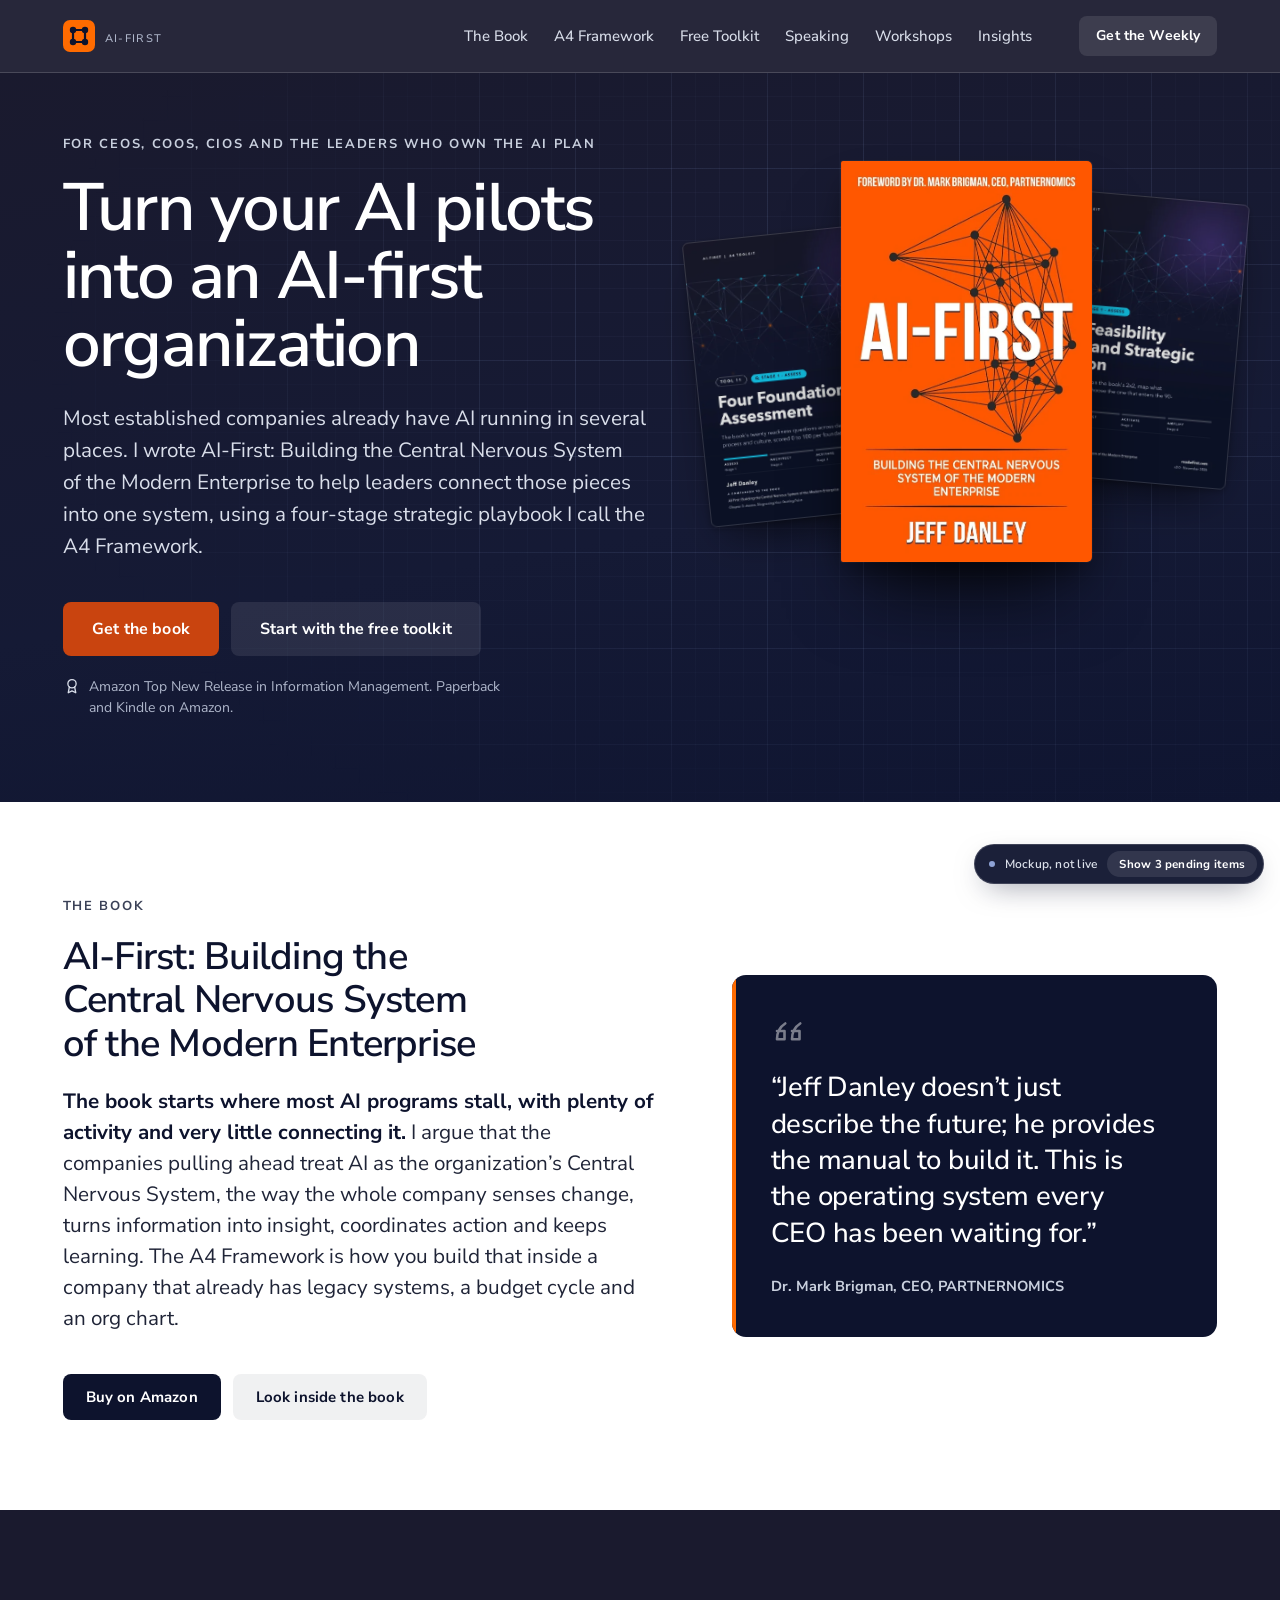
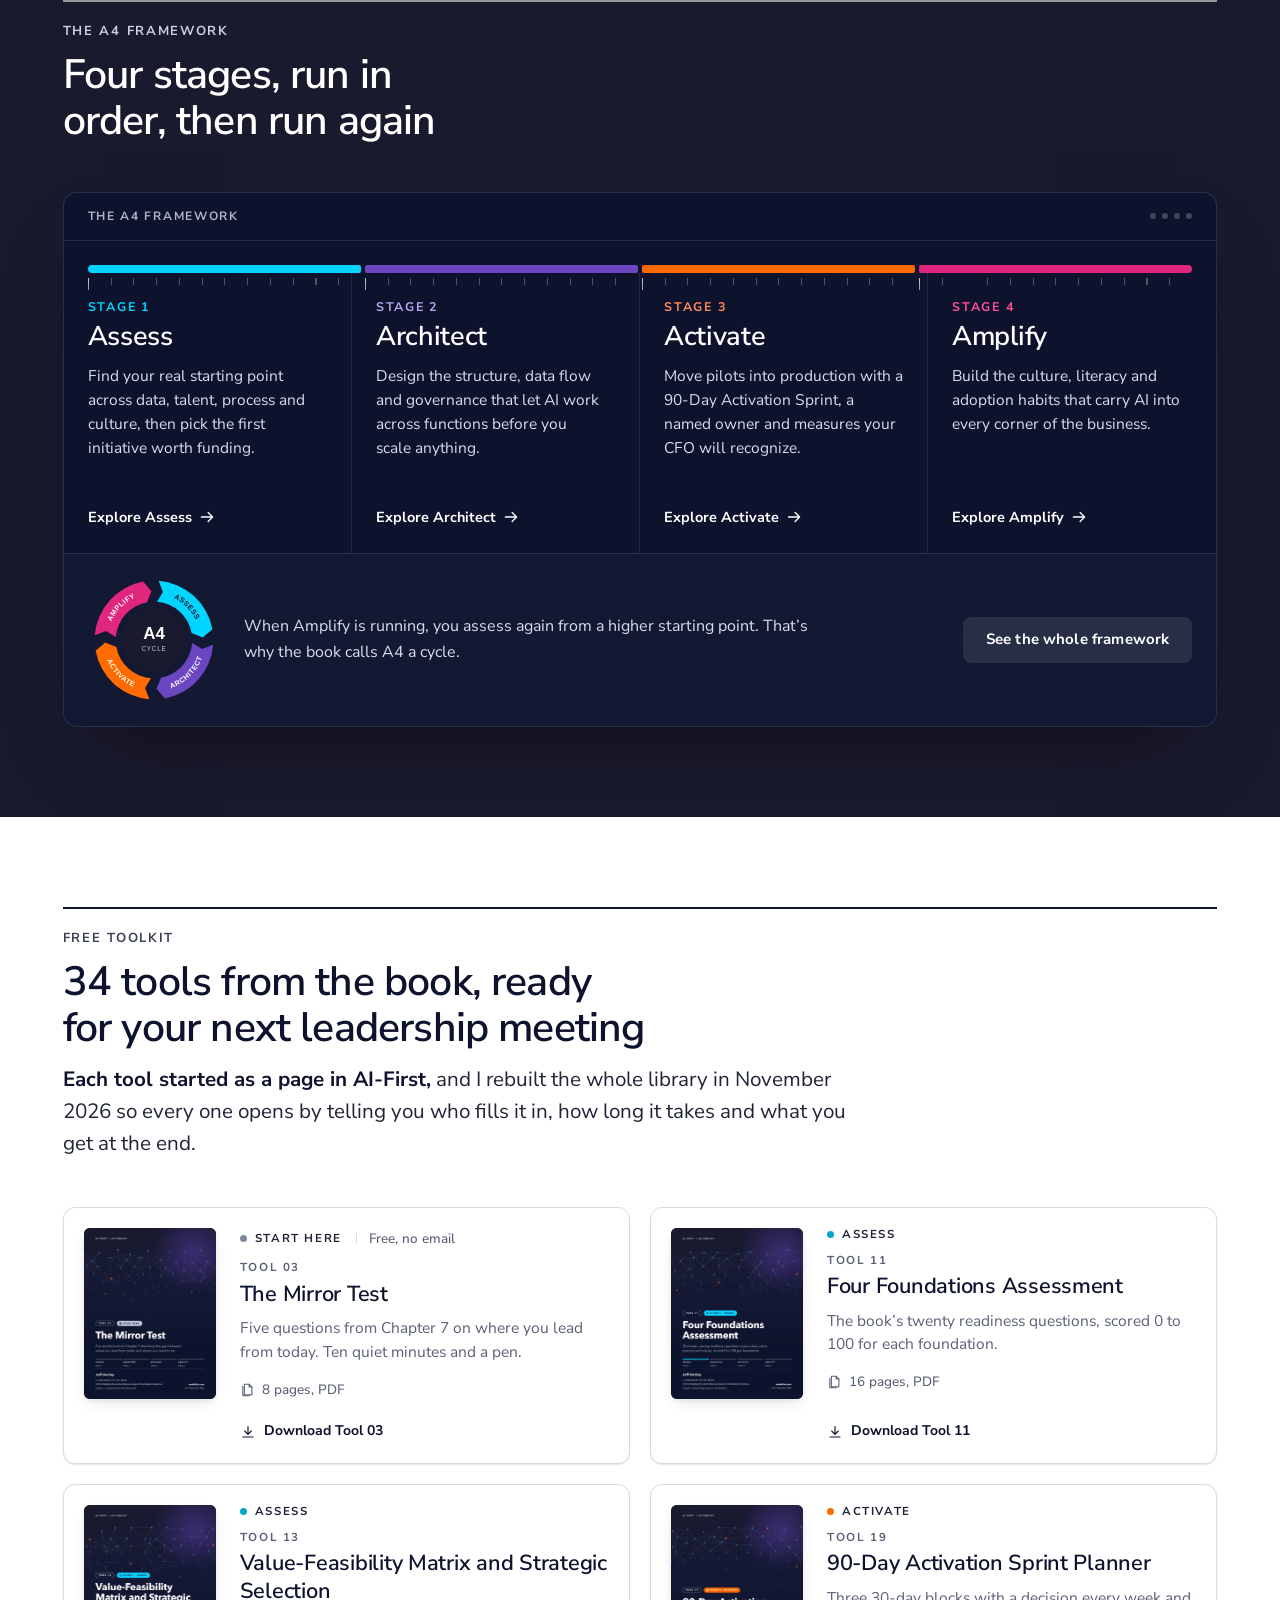
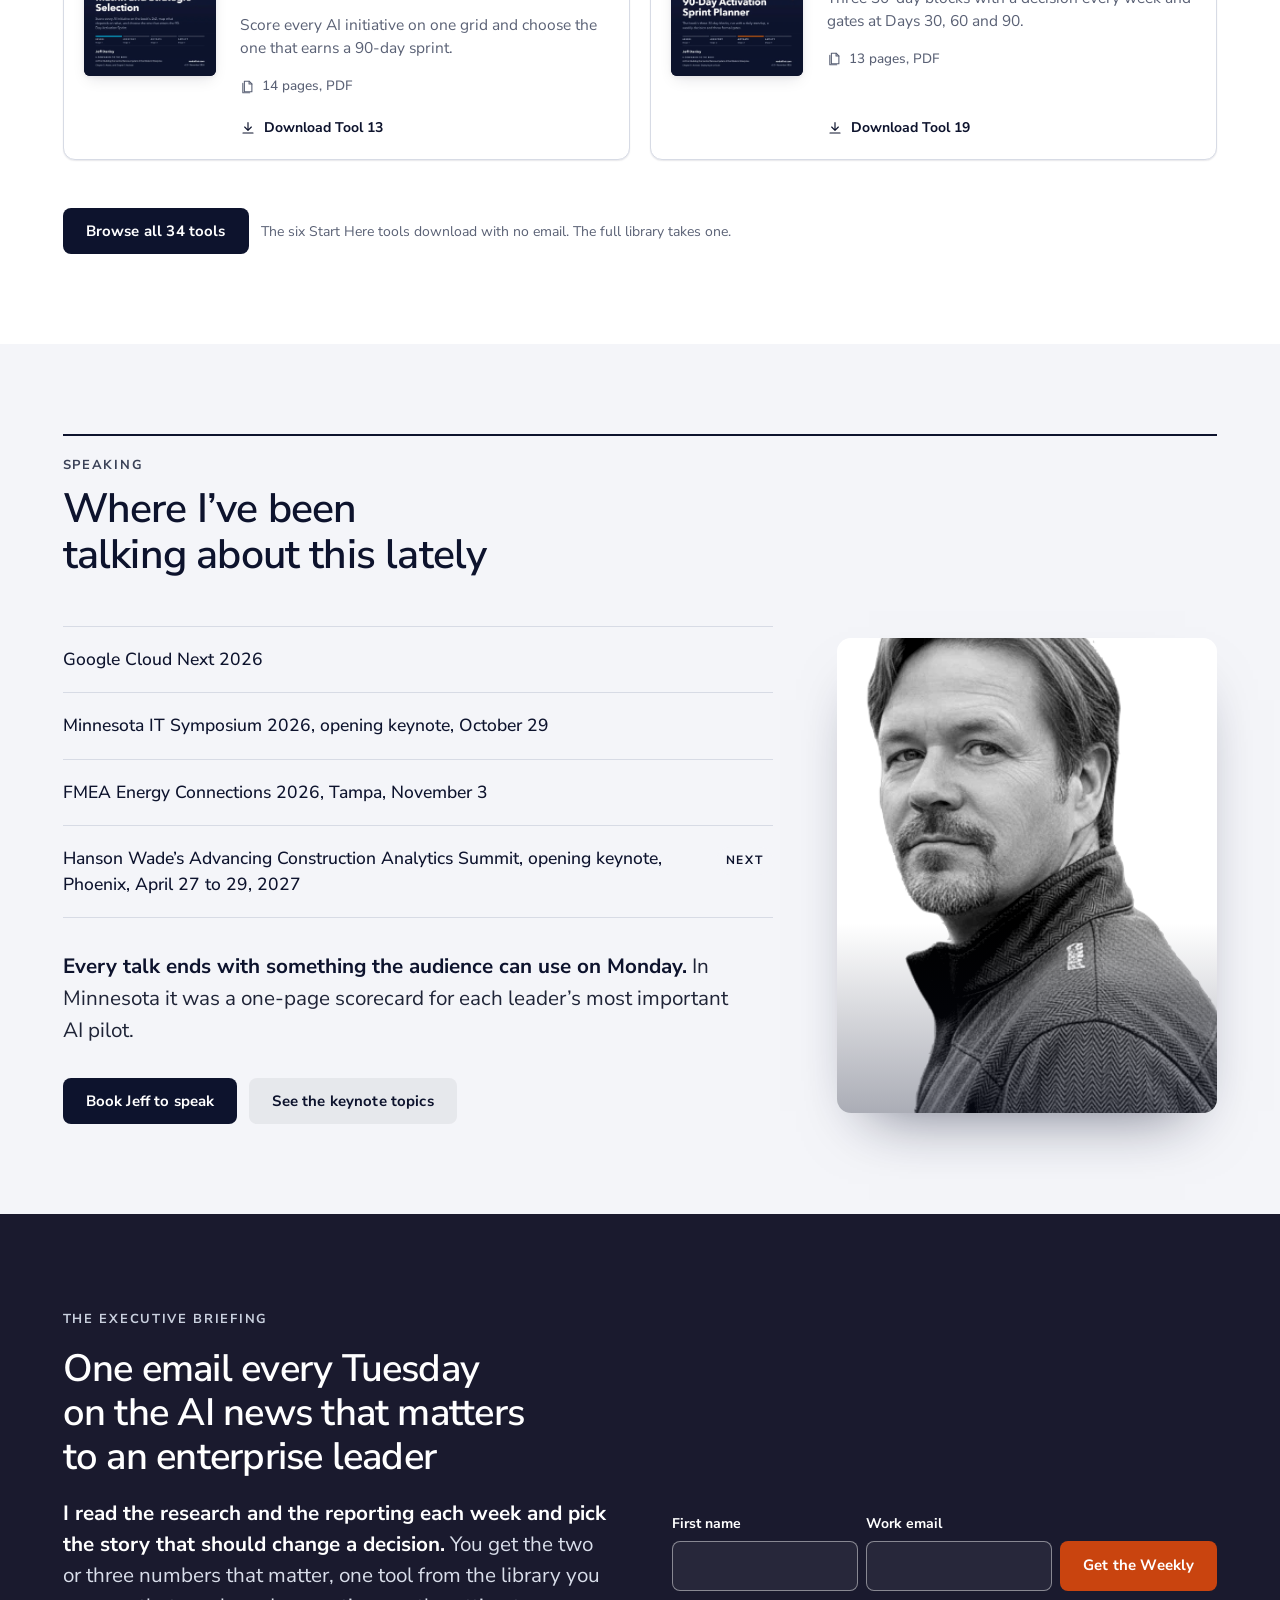
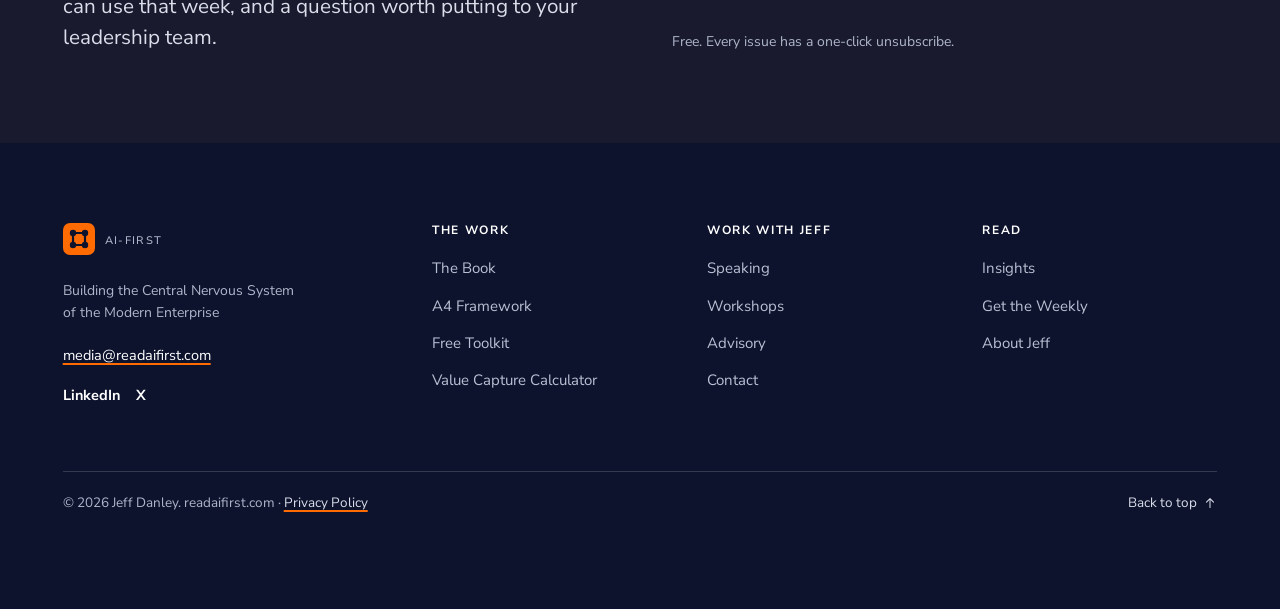
==== commit d4896c4c: "Copy fixes from brand gate: drop 'signed' outcomes, 8 groups, short-read Tool 02, Paperback and Kind" ====
--- a/index.html
+++ b/index.html
@@ -32,7 +32,7 @@
     <div>
       <span class="label rise">For CEOs, COOs, CIOs and the leaders who own the AI plan</span>
       <h1 id="h1" class="rise rise-2">Turn your AI pilots into an <span class="nb">AI-first</span> organization</h1>
-      <p class="lead rise rise-3">Most established companies already have AI running in a dozen places. I wrote <span class="nb">AI-First:</span> Building the Central Nervous System of the Modern Enterprise to help leaders connect those pieces into one system, using a four-stage strategic playbook I call the A4 Framework.</p>
+      <p class="lead rise rise-3">Most established companies already have AI running in several places. I wrote <span class="nb">AI-First:</span> Building the Central Nervous System of the Modern Enterprise to help leaders connect those pieces into one system, using a four-stage strategic playbook I call the A4 Framework.</p>
       <div class="actions rise rise-4"><a class="btn btn--primary btn--lg" href="https://www.amazon.com/dp/B0GFXQTWH6" target="_blank" rel="noopener">Get the book</a><a class="btn btn--secondary btn--lg" href="resources/">Start with the free toolkit</a></div>
       <p class="micro rise rise-4"><svg aria-hidden="true" focusable="false"><use href="#i-award"/></svg><span>Amazon Top New Release in Information Management. Paperback and Kindle on Amazon.</span></p>
     </div>
@@ -101,7 +101,7 @@
 <section class="s s-dark theme-dark bp" aria-labelledby="nl-h">
   <div class="container split">
     <div>
-      <span class="label"><span class="nb">AI-First</span> Leaders Weekly</span>
+      <span class="label">The Executive Briefing</span>
       <h2 id="nl-h" style="margin-top:var(--sp-4);max-width:22ch">One email every Tuesday on the AI news that matters to an enterprise leader</h2>
       <p class="lead" style="margin-top:var(--sp-5)"><strong class="li">I read the research and the reporting each week and pick the story that should change a decision.</strong> You get the two or three numbers that matter, one tool from the library you can use that week, and a question worth putting to your leadership team.</p>
     </div>
--- a/assets/css/site.css
+++ b/assets/css/site.css
@@ -772,3 +772,43 @@
 .tool-card .sep { position: absolute; width: 1px; height: 1px; overflow: hidden; clip: rect(0 0 0 0); white-space: nowrap; }
 .tool-card .meta .free { flex-basis: auto; }
 .tool-card .meta .free::before { content: ""; display: inline-block; width: 1px; height: 11px; background: var(--rule); margin-right: 12px; vertical-align: -1px; }
+
+/* ---------- round 4: concrete defect fixes (Neo, 1440x900 viewport pass) */
+/* 1. home/resources hero: covers read as whole objects (edge outline, less dimming) and fan out so titles peek past the book */
+.artifacts .tc { width: 44%; filter: brightness(.88) saturate(.9); border-radius: 6px; outline: 1px solid rgba(255,255,255,.16); outline-offset: -1px; }
+.artifacts .book { width: 50%; margin-left: -25%; }
+@media (min-width: 961px) {
+  .artifacts .tc-1 { left: -4%; top: 84px; transform: rotate(-6deg); }
+  .artifacts .tc-2 { right: -4%; top: 48px; transform: rotate(5deg); }
+}
+@media (min-width: 1300px) {
+  .artifacts .tc-2 { right: -17%; }
+  .artifacts .book { margin-left: -29%; }
+}
+/* 2. header: tagline lives in the footer only; the header carries the mark + wordmark */
+.site-header .brand-word span.tagline { display: none; }
+.site-header .brand-word b { line-height: 1; font-size: 20px; }
+/* 3. header: logo block, nav items and CTA on one centre line */
+.site-header .bar { align-items: center; }
+.site-header .brand, .site-header .site-nav, .site-header .cta { align-self: center; }
+.site-header .brand { height: 40px; }
+.site-header .cta { height: 40px; display: inline-flex; align-items: center; }
+/* 4. section heads: eyebrow above the heading, heading flush with the content column */
+.sec-head { grid-template-columns: minmax(0, 1fr); gap: var(--sp-3); }
+.sec-head .label, .sec-head > :not(.label) { grid-column: 1; }
+/* 5. split sections: the narrow right column travels with the reader instead of leaving a dead zone */
+@media (min-width: 901px) {
+  .split.wide-left > :last-child { position: sticky; top: 112px; align-self: start; }
+}
+/* 6. takeaway rules span their column exactly */
+.split > .prose { max-width: none; }
+.takeaways { width: 100%; }
+.takeaways li { width: 100%; box-sizing: border-box; }
+/* 7. anchors clear the sticky header (and the resources filter bar) */
+html { scroll-padding-top: 0; }
+[id], section { scroll-margin-top: 96px; }
+html:has(.filter-bar) [id], html:has(.filter-bar) section { scroll-margin-top: 160px; }
+/* 5b. Assess "what it decides": takeaways run full width in three columns, the pull quote closes the section full width */
+.decides .lead-sent { max-width: 48ch; }
+.pullquote--wide { margin-top: var(--sp-10); padding: var(--sp-6) 0 var(--sp-6) var(--sp-7); max-width: none; }
+.pullquote--wide p { font-size: clamp(1.5rem, 1.1rem + 1.3vw, 2.25rem); max-width: 34ch; }
